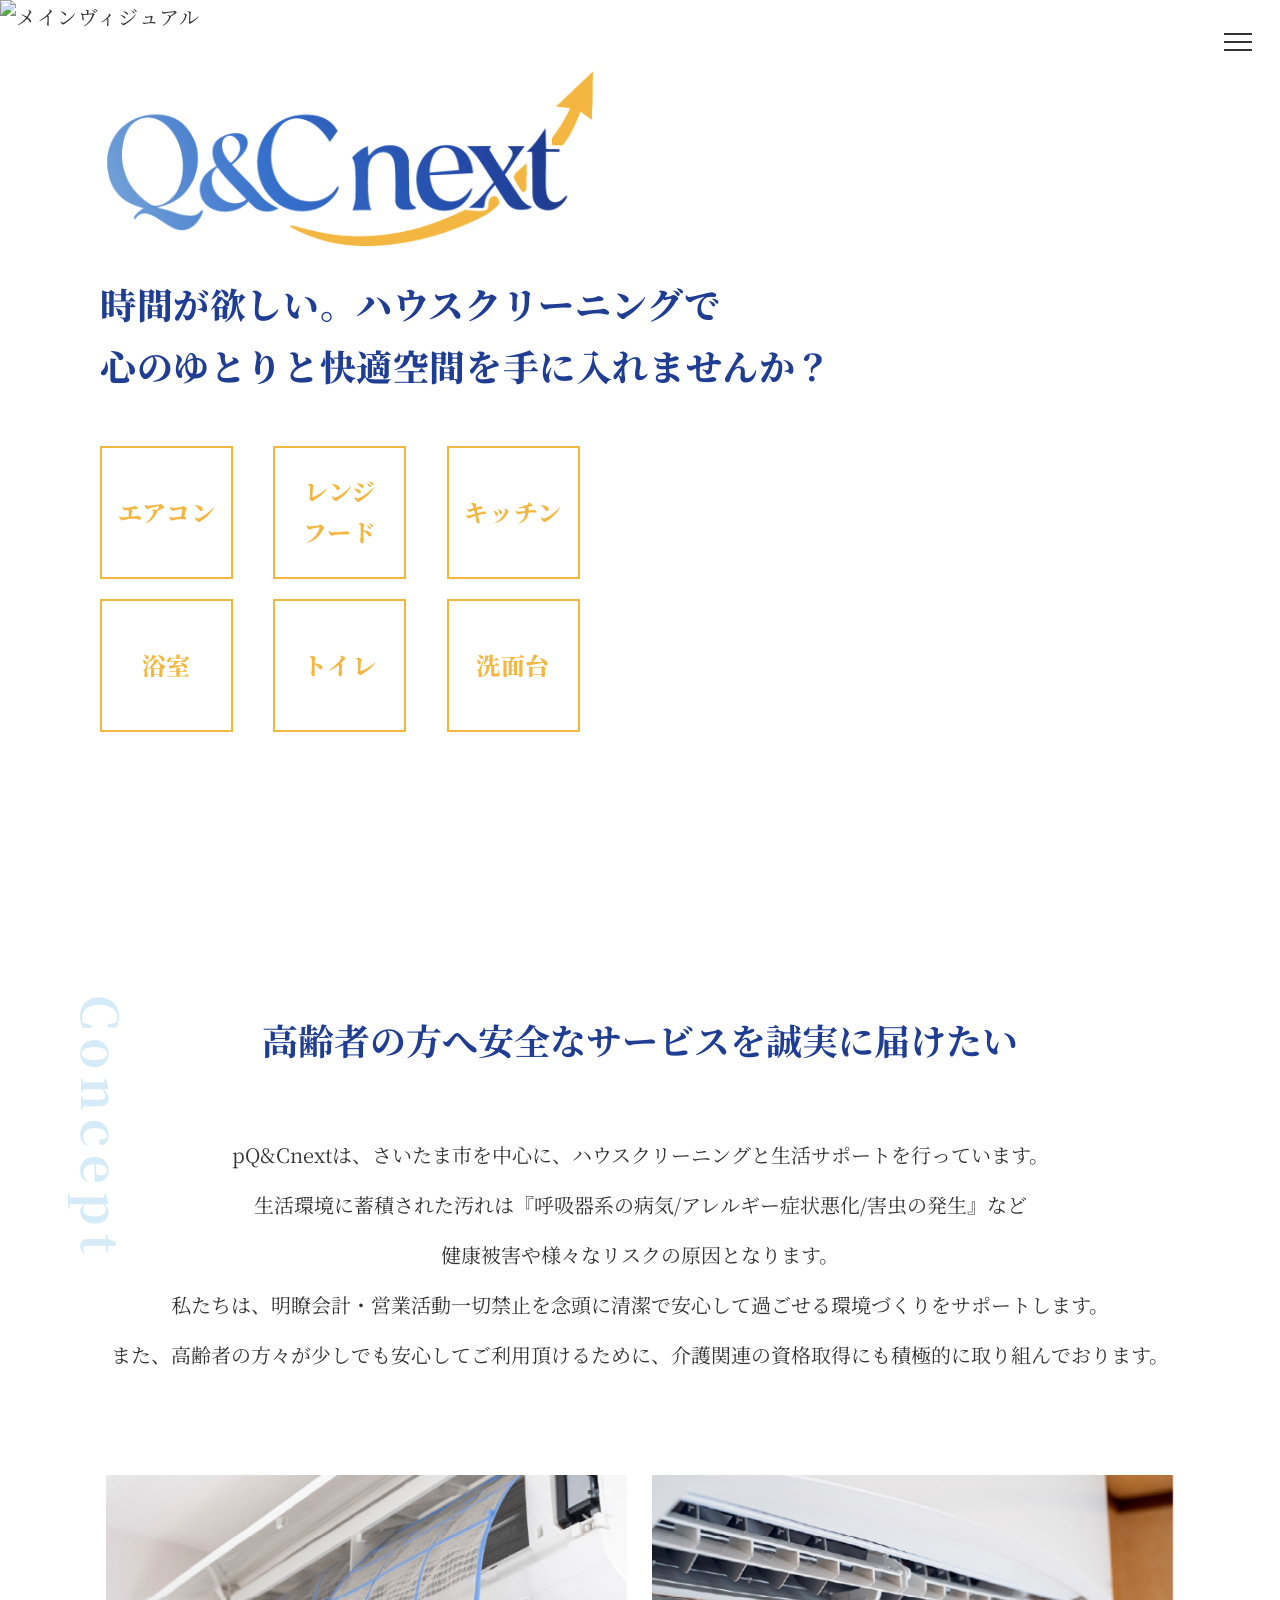
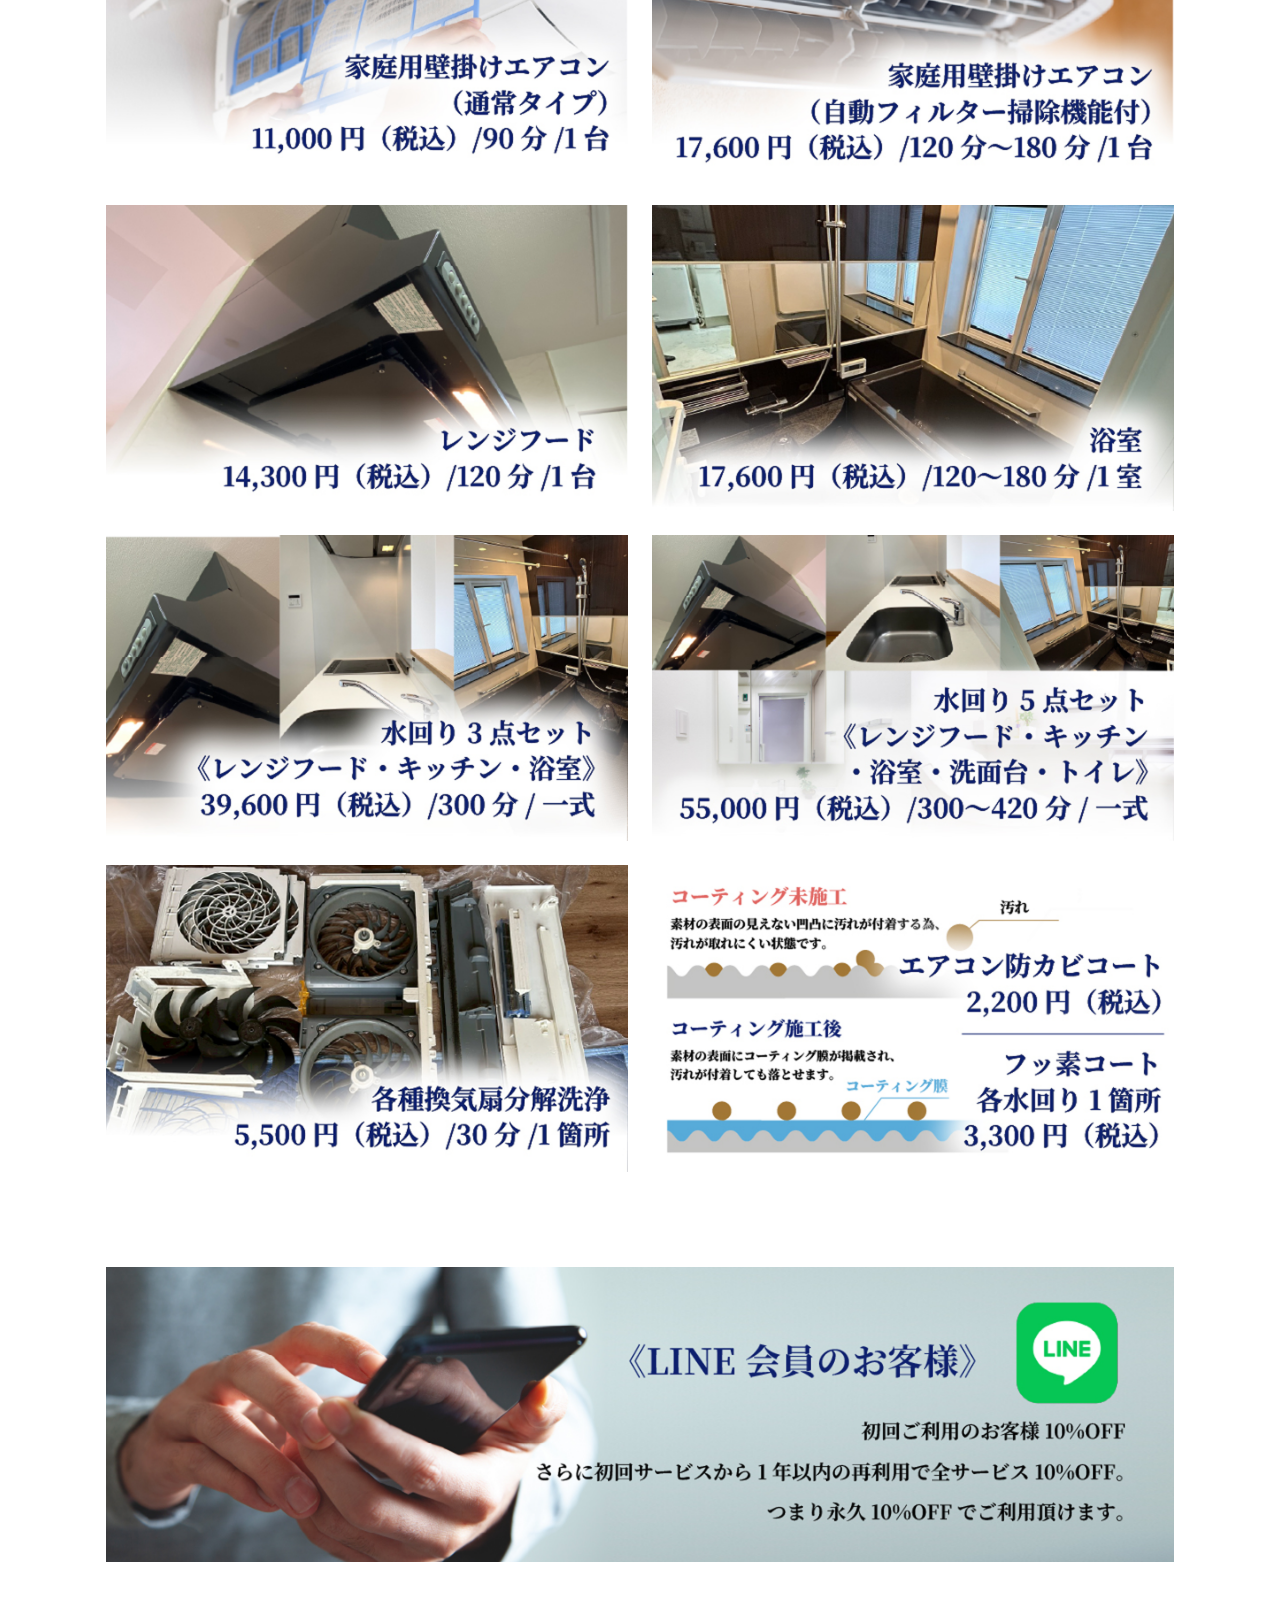
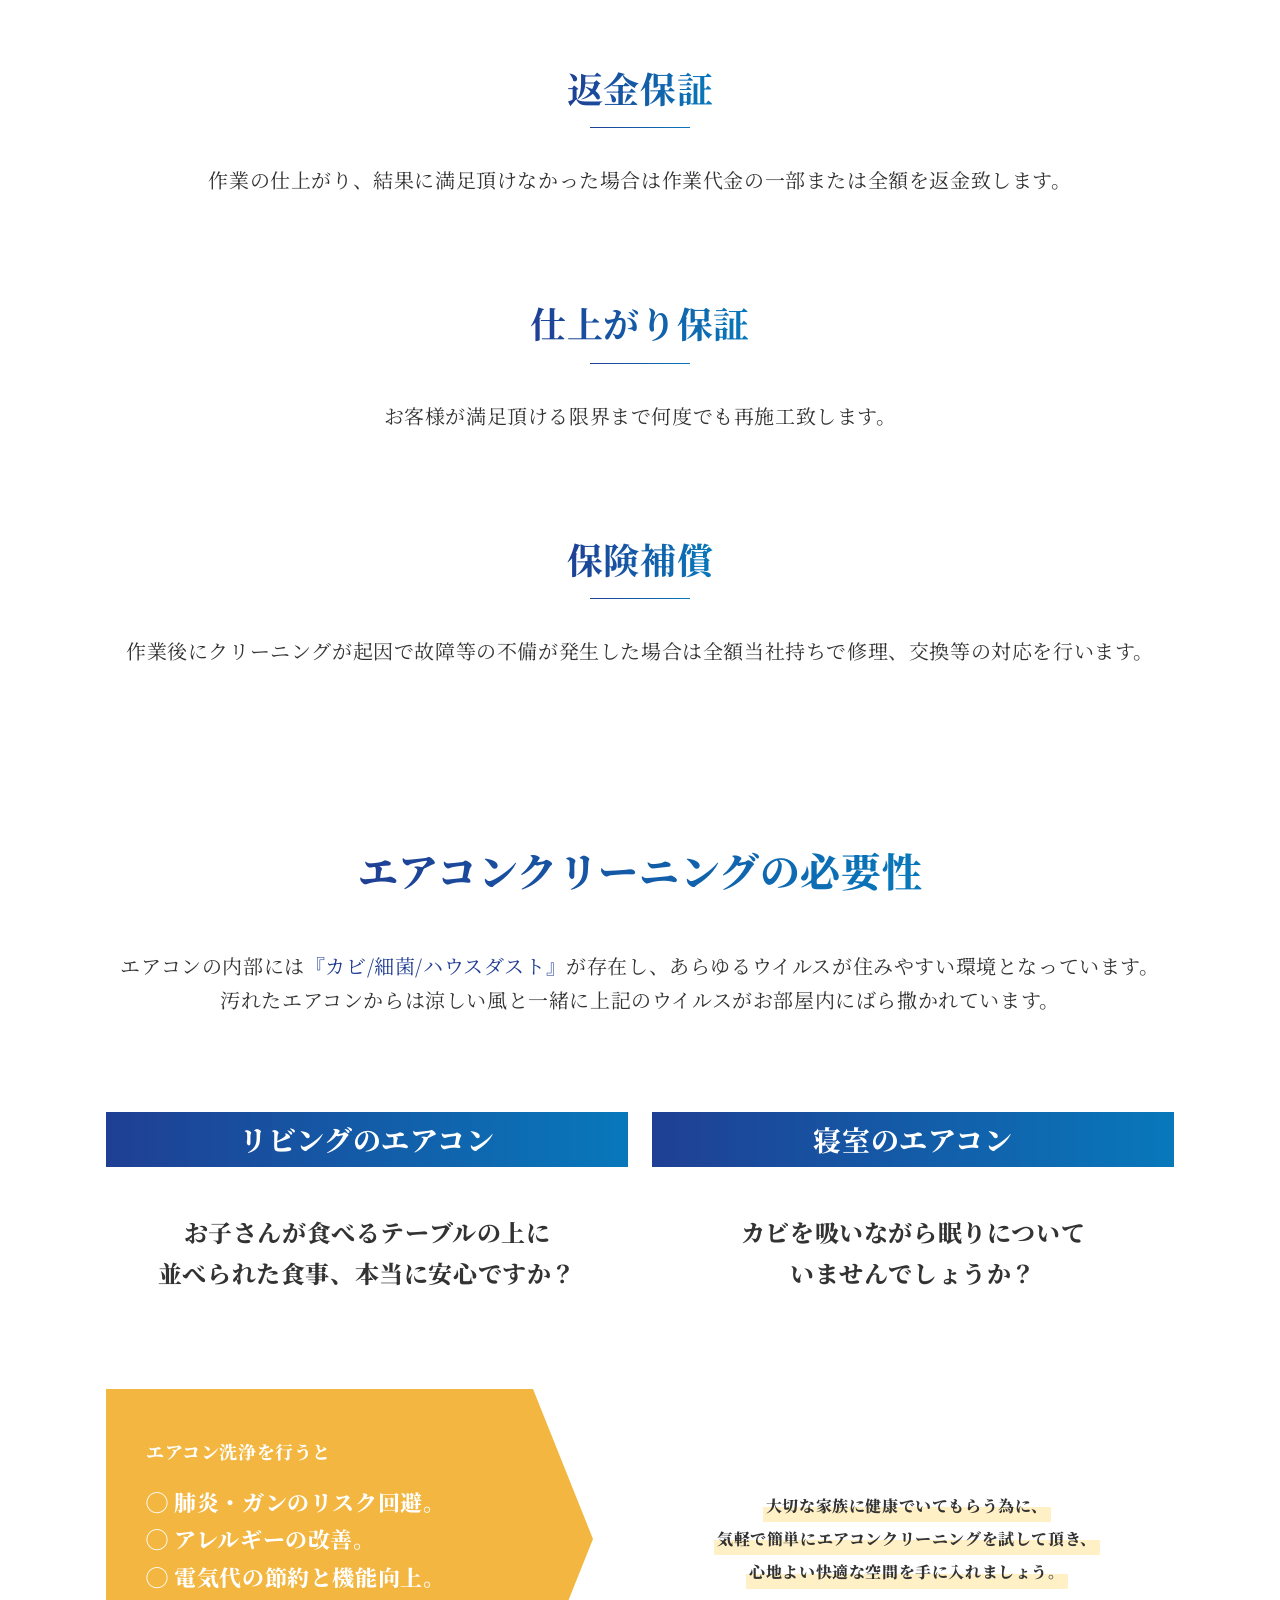
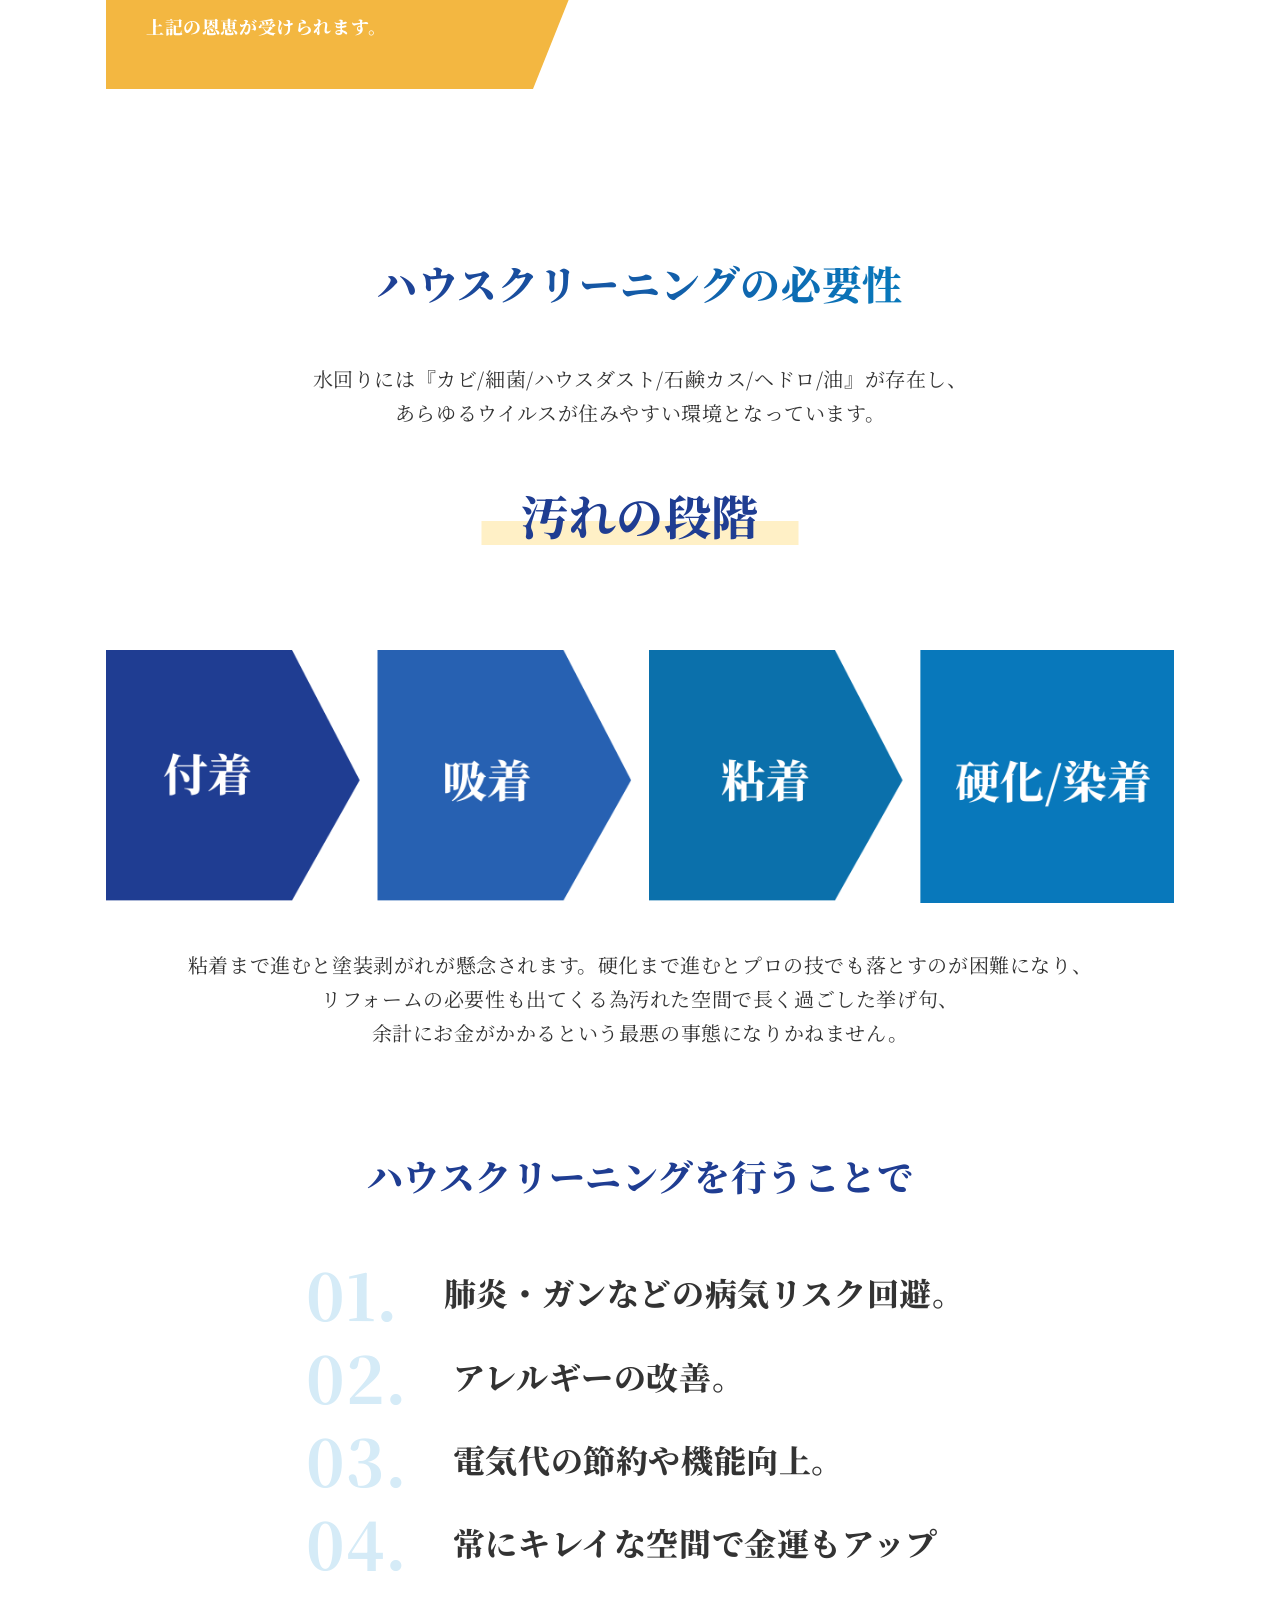
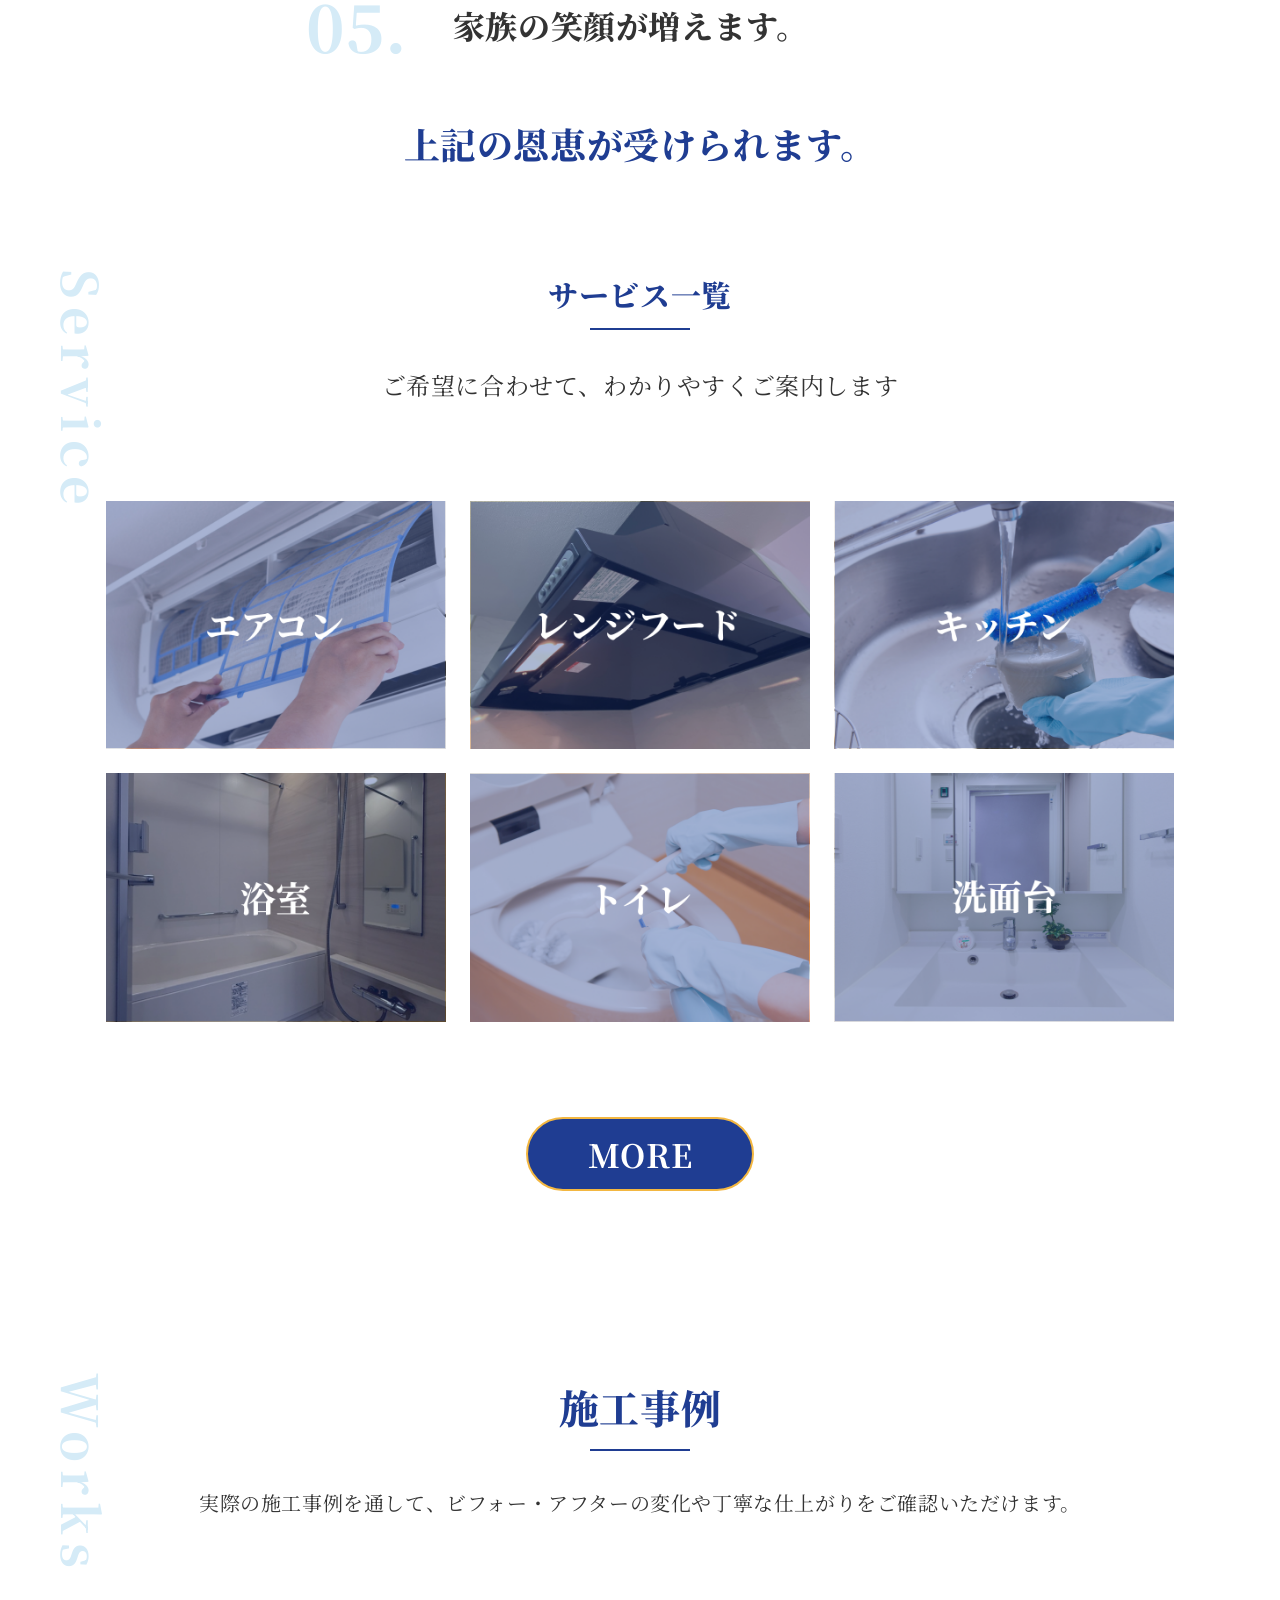
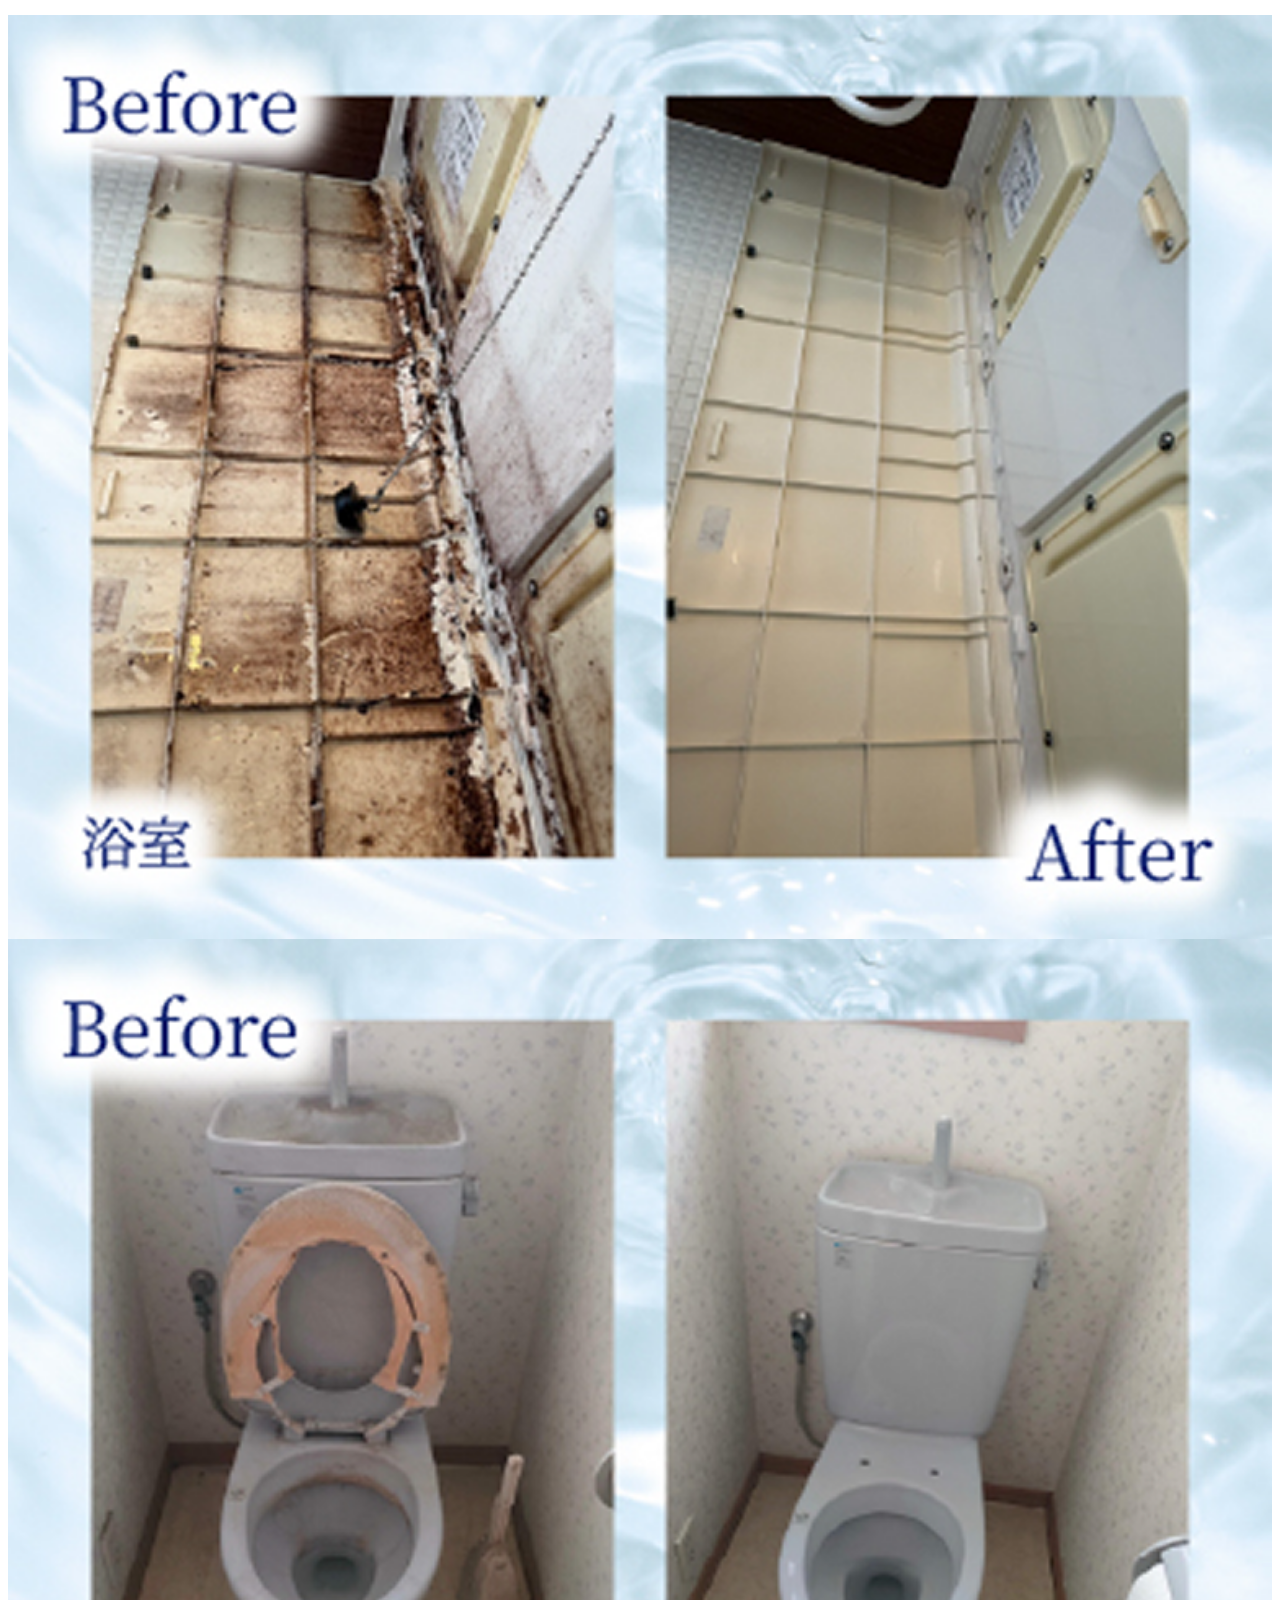
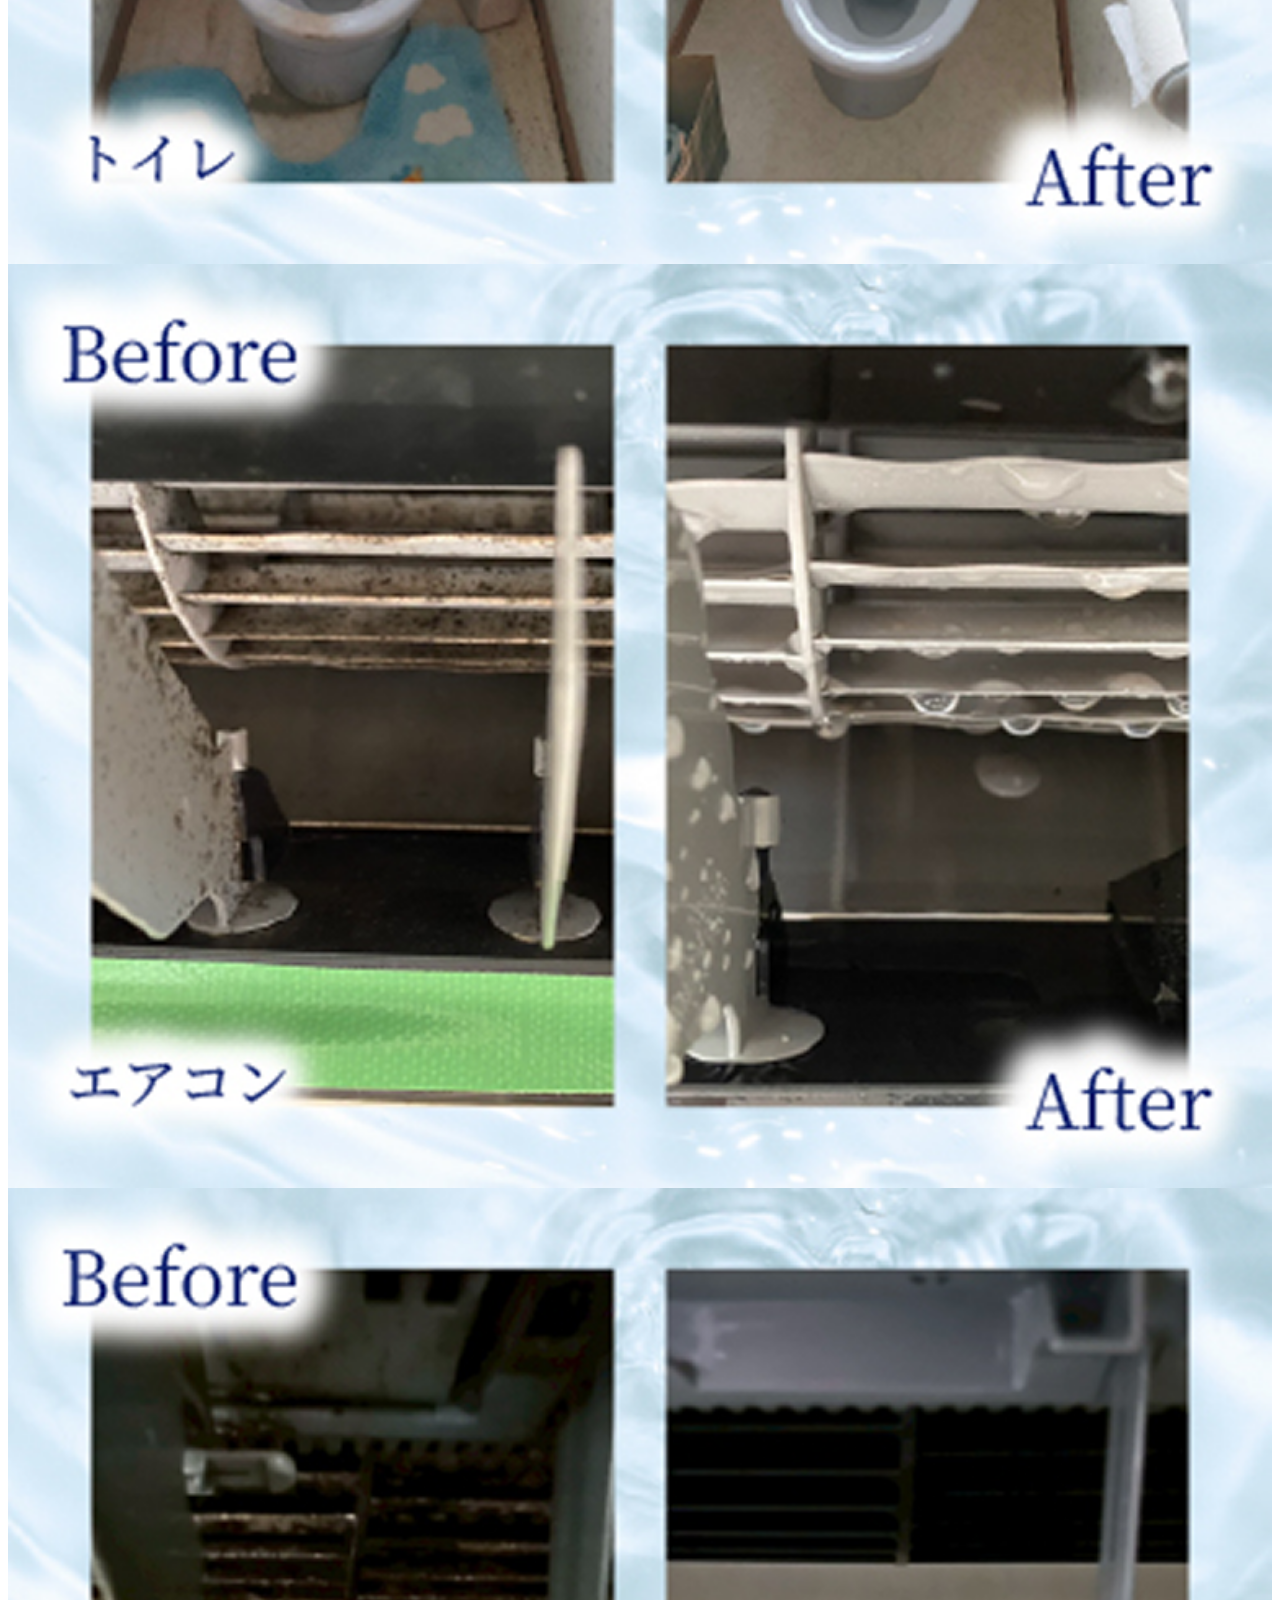
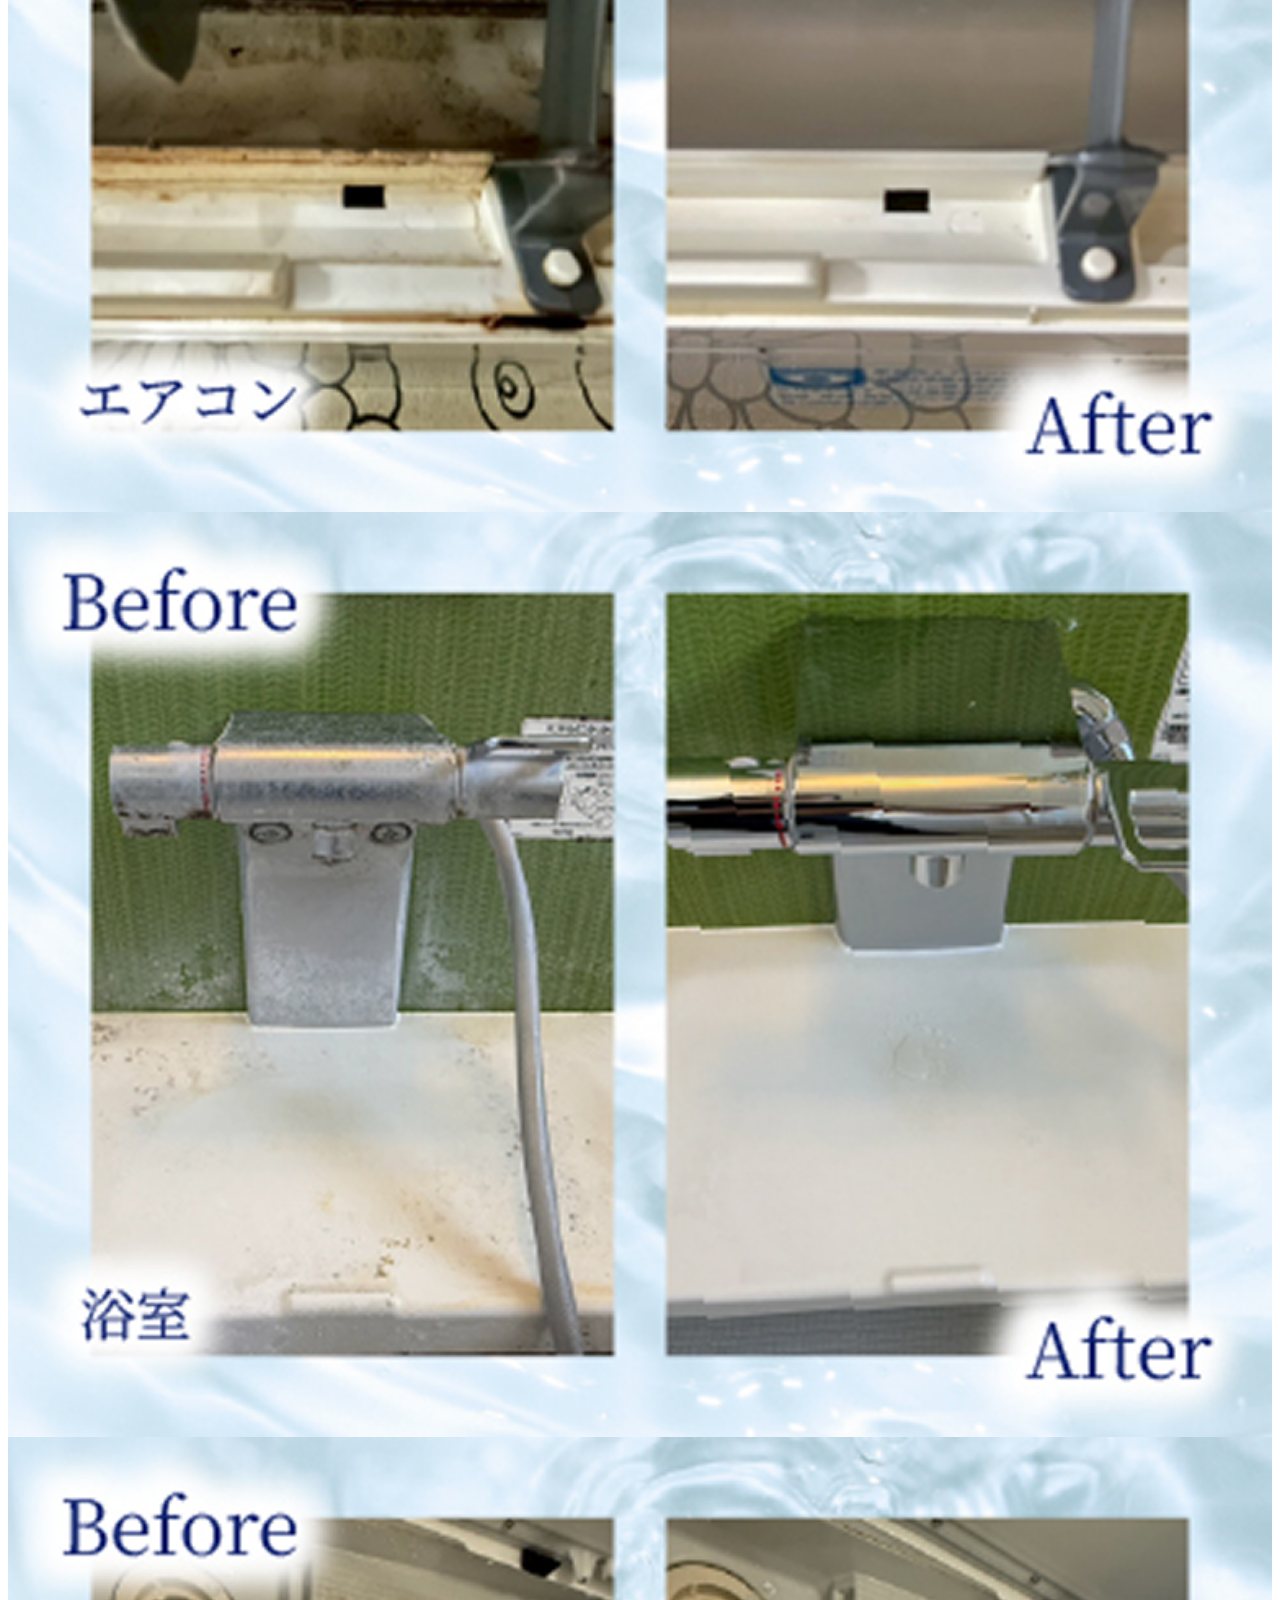
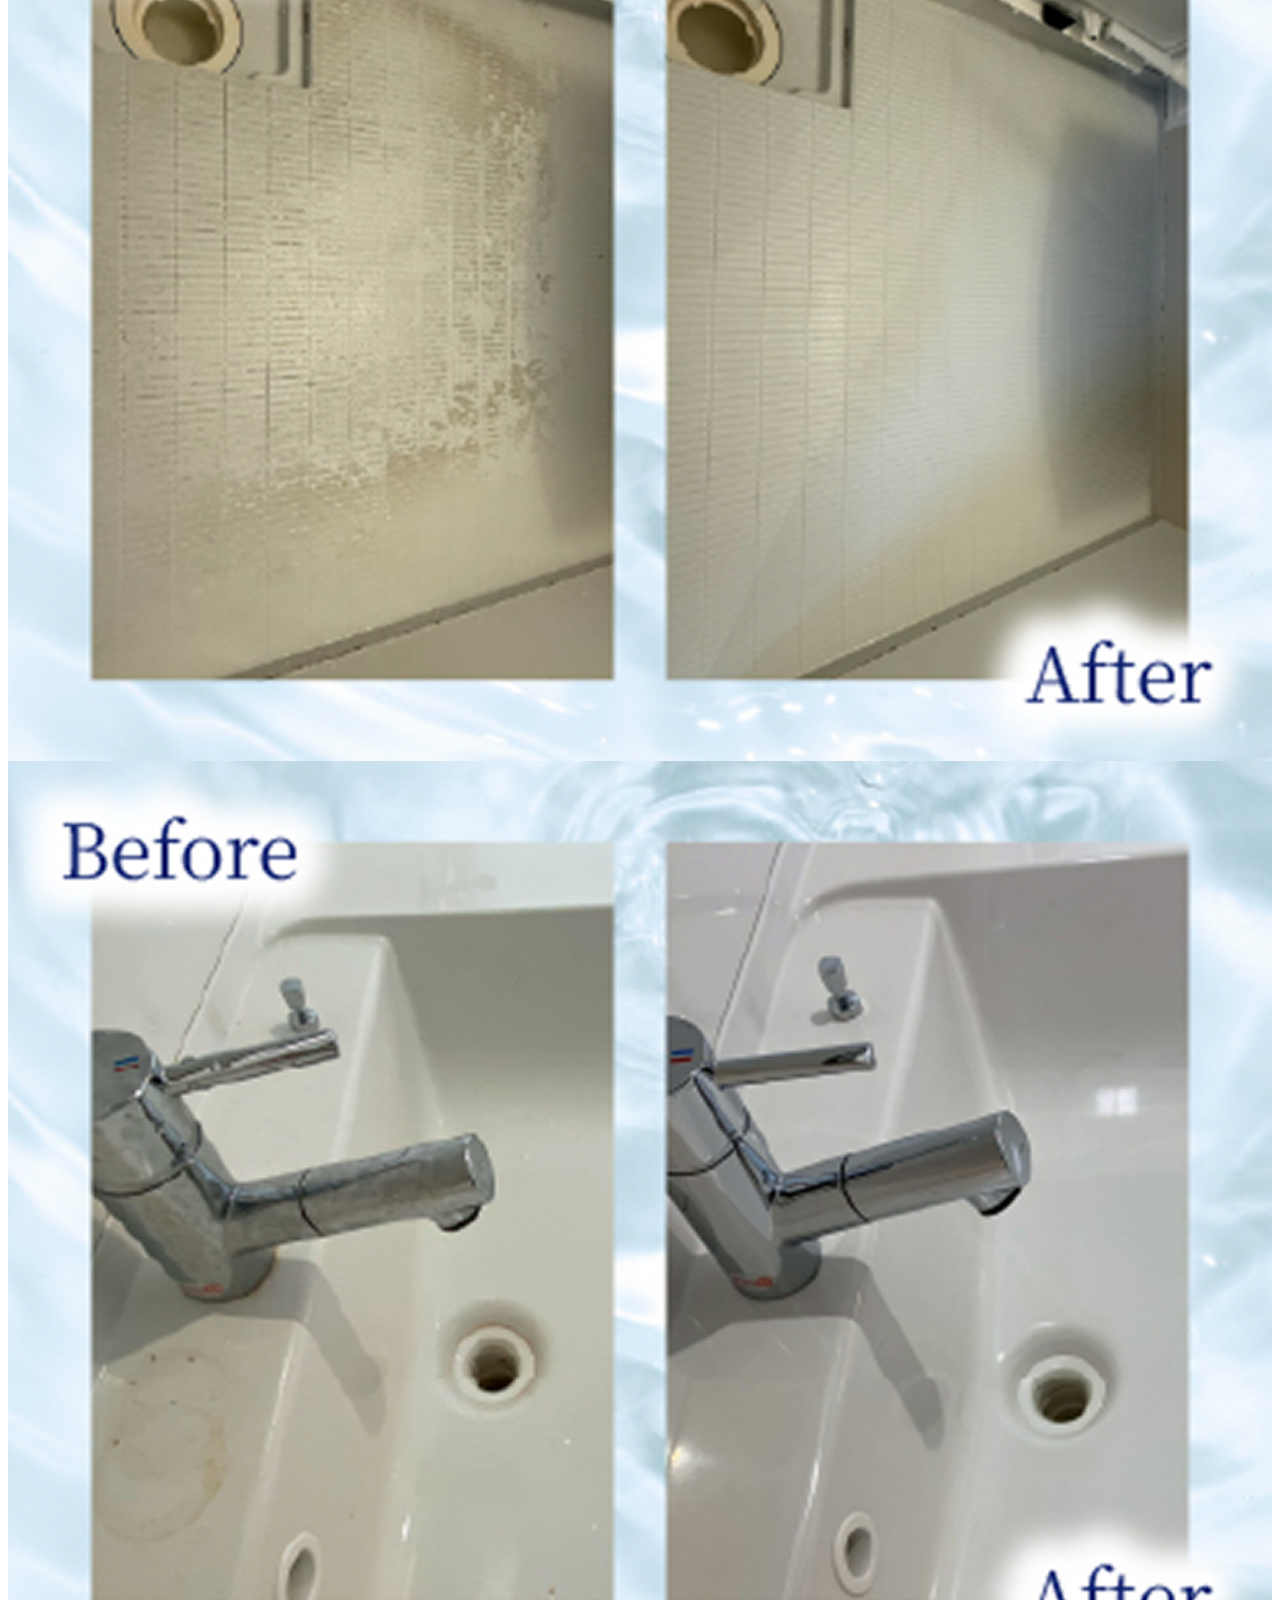
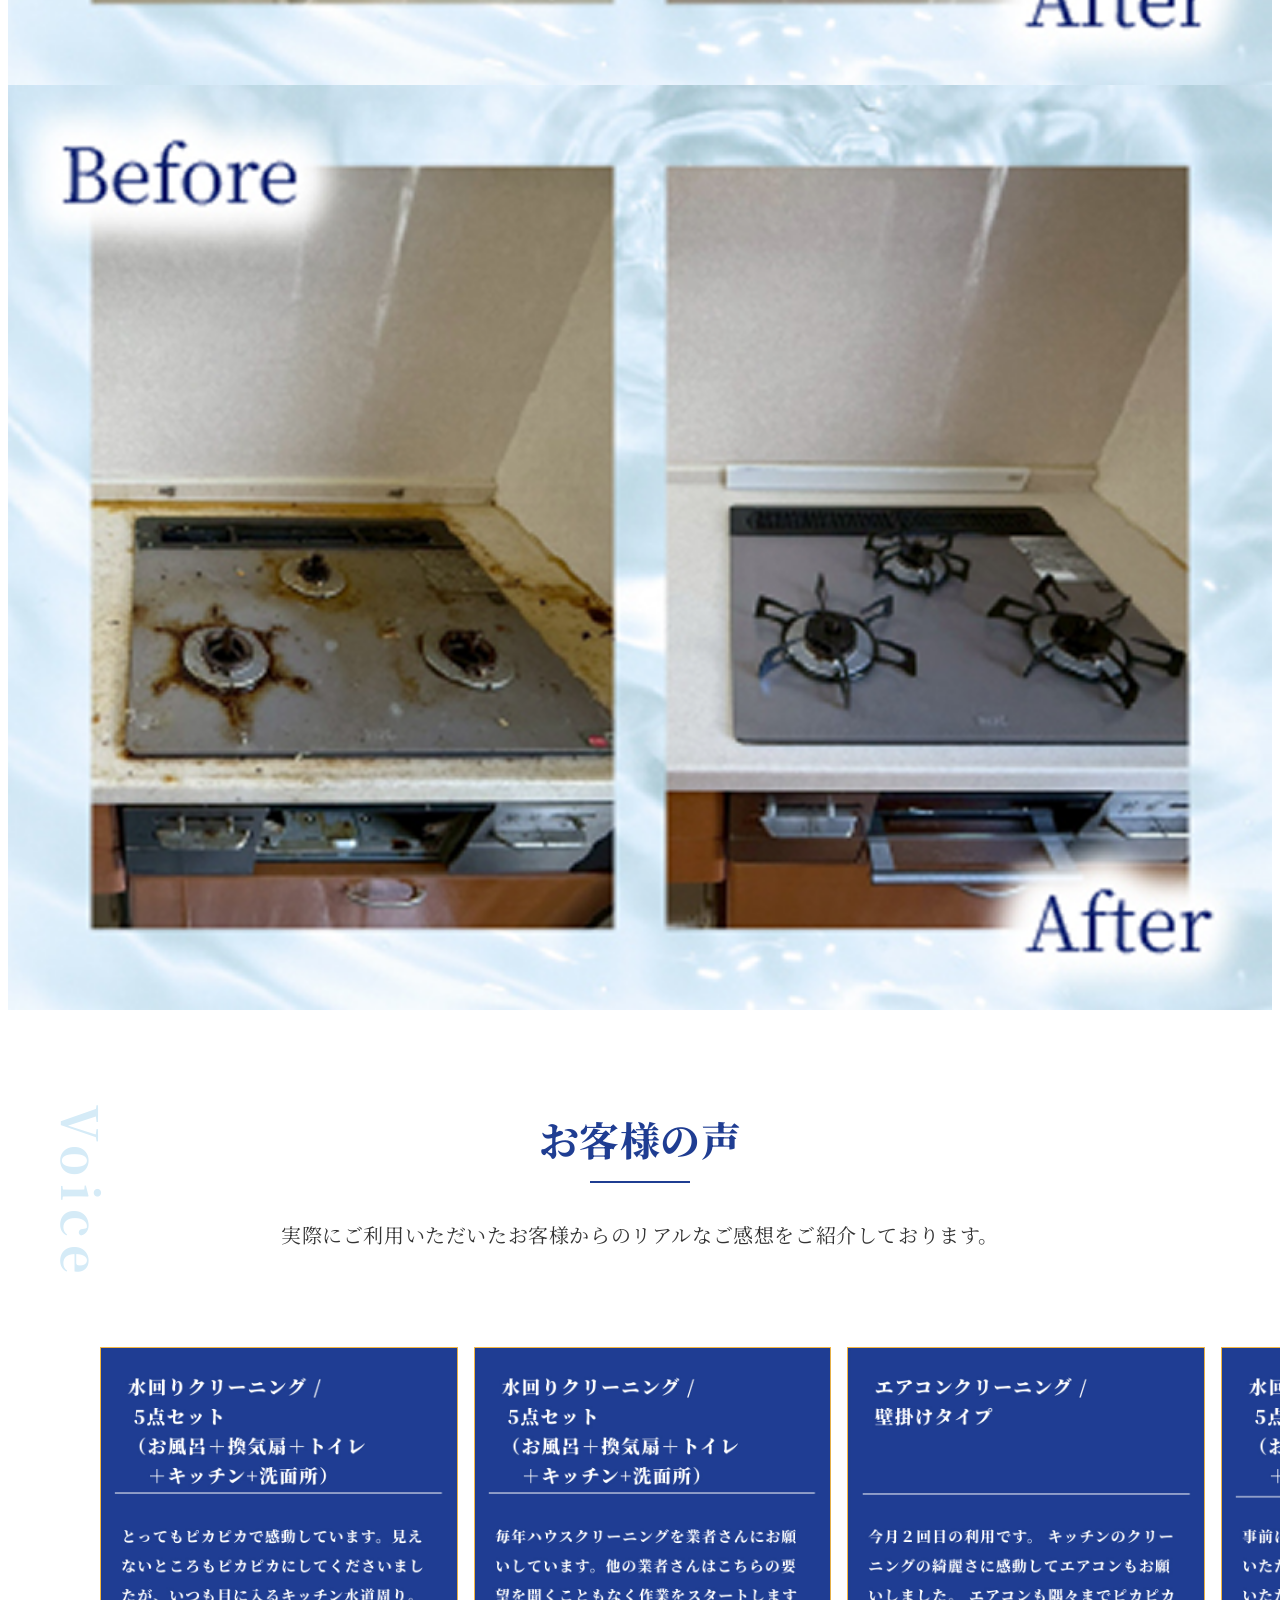
==== index.html @ b8c5d39e "初回アップ" ====
<!doctype html>
<html lang="ja">
  <head>
    <meta charset="UTF-8" />
    <meta name="viewport" content="width=device-width, initial-scale=1.0" />

    <title>
      Q&C next | さいたま市のハウスクリーニング・生活サポート（介護資格保有）
    </title>
    <meta
      name="description"
      content="さいたま市を中心にハウスクリーニングと生活サポートを提供。介護資格保有スタッフが、健康被害のリスクとなる汚れを徹底除去。明瞭会計・営業一切なしの誠実な対応で、高齢者の方も安心してご依頼いただけます。" />

    <!-- OGP -->
    <meta property="og:site_name" content="Q&C next" />
    <meta property="og:type" content="website" />
    <meta
      property="og:title"
      content="Q&C next | さいたま市の誠実なハウスクリーニング" />
    <meta
      property="og:description"
      content="明瞭会計・営業なし。介護資格を持つプロが、清潔で安心な住環境づくりをサポートします。" />
    <!-- todo (url) -->
    <meta property="og:url" content="https://" />
    <!-- todo (url) -->
    <meta property="og:image" content="https://" />
    <meta property="og:image:width" content="1200" />
    <meta property="og:image:height" content="630" />
    <meta property="og:locale" content="ja_JP" />

    <!-- X(Twitter)カード -->
    <meta name="twitter:card" content="summary_large_image" />
    <meta
      name="twitter:title"
      content="Q&C next | さいたま市の誠実なハウスクリーニング" />
    <meta
      name="twitter:description"
      content="明瞭会計・営業なし。介護資格を持つプロが、清潔で安心な住環境づくりをサポートします。" />
    <!-- todo (url) -->
    <meta name="twitter:image" content="https://" />

    <!-- Canonical URL -->
    <!-- todo (url) -->
    <link rel="canonical" href="https://" />

    <!-- Favicon & App Icon -->
    <!-- todo (url) -->
    <link rel="icon" type="image/png" sizes="32x32" href="https://" />
    <!-- todo (url) -->
    <link rel="apple-touch-icon" sizes="180x180" href="https://" />

    <!-- 構造化データ（Organization） -->
    <!-- todo (url) -->
    <script type="application/ld+json">
      {
        "@context": "https://schema.org",
        "@type": "Organization",
        "name": "Q&C next",
        "url": "https://Q&C.navigator-of-engineering.com/",
        "description": "さいたま市のハウスクリーニング・生活サポート（介護資格保有）",
        "address": {
          "@type": "PostalAddress",
          "addressRegion": "埼玉県",
          "addressLocality": "さいたま市中央区円阿弥7-12-13",
          "streetAddress": "7-12-13",
          "postalCode": "338-0007",
          "addressCountry": "JP"
        },
        "contactPoint": {
          "@type": "ContactPoint",
          "contactType": "customer support",
          "availableLanguage": ["Japanese"]
        }
      }
    </script>

    <!-- google fonts -->
    <link rel="preconnect" href="https://fonts.googleapis.com" />
    <link rel="preconnect" href="https://fonts.gstatic.com" crossorigin />
    <link
      href="https://fonts.googleapis.com/css2?family=Noto+Serif+JP:wght@200..900&display=swap"
      rel="stylesheet" />

    <!-- slick -->
    <link
      rel="stylesheet"
      type="text/css"
      href="https://cdn.jsdelivr.net/npm/slick-carousel@1.8.1/slick/slick.css" />
    <link
      rel="stylesheet"
      type="text/css"
      href="https://cdnjs.cloudflare.com/ajax/libs/slick-carousel/1.9.0/slick-theme.css" />

    <!-- css -->
    <link rel="stylesheet" href="css/style.css" />
  </head>

  <body>
    <header class="header">
      <button class="toggle" aria-label="メニュー">
        <span></span>
        <span></span>
        <span></span>
      </button>

      <nav class="nav">
        <ul class="nav__list">
          <li><a href="index.html">トップ</a></li>
          <li><a href="service.html">サービス</a></li>
          <li><a href="company.html">会社案内</a></li>
          <li><a href="#works">施工事例</a></li>
          <li><a href="#voice">お客様の声</a></li>
        </ul>
        <div class="btns">
          <a href="tel:000-0000-0000" class="btns__btn tel">電話予約</a>
          <a href="#" class="btns__btn line">LINE予約</a>
        </div>
      </nav>
    </header>

    <main id="top">
      <div class="fv">
        <img src="img/mv.png" alt="メインヴィジュアル" class="mainvisual" />
        <img
          src="img/mv_sp.png"
          alt="メインヴィジュアル"
          class="mainvisual-sp" />
        <div class="left">
          <h1 class="logo"><img src="img/logo_1.png" alt="ロゴ" /></h1>
          <p class="text">
            時間が欲しい。ハウスクリーニングで<br />心のゆとりと快適空間を手に入れませんか？
          </p>
          <ul class="list">
            <li class="item">エアコン</li>
            <li class="item">レンジ<br />フード</li>
            <li class="item">キッチン</li>
            <li class="item">浴室</li>
            <li class="item">トイレ</li>
            <li class="item">洗面台</li>
          </ul>
        </div>
      </div>

      <section class="concept">
        <span class="side-text">Concept</span>
        <div class="wrapper">
          <h2>高齢者の方へ安全なサービスを誠実に届けたい</h2>
          pQ&Cnextは、さいたま市を中心に、ハウスクリーニングと生活サポートを行っています。<br />
          生活環境に蓄積された汚れは『呼吸器系の病気/アレルギー症状悪化/害虫の発生』など<br />
          健康被害や様々なリスクの原因となります。<br />
          私たちは、明瞭会計・営業活動一切禁止を念頭に清潔で安心して過ごせる環境づくりをサポートします。<br />
          また、高齢者の方々が少しでも安心してご利用頂けるために、介護関連の資格取得にも積極的に取り組んでおります。
        </div>
      </section>

      <section class="menu">
        <div class="wrapper">
          <ul class="list">
            <li class="item">
              <img
                src="img/price-nav-1.png"
                alt="メニューバナー"
                class="banner" />
            </li>
            <li class="item">
              <img
                src="img/price-nav-2.png"
                alt="メニューバナー"
                class="banner" />
            </li>
            <li class="item">
              <img
                src="img/price-nav-3.png"
                alt="メニューバナー"
                class="banner" />
            </li>
            <li class="item">
              <img
                src="img/price-nav-4.png"
                alt="メニューバナー"
                class="banner" />
            </li>
            <li class="item">
              <img
                src="img/price-nav-5.png"
                alt="メニューバナー"
                class="banner" />
            </li>
            <li class="item">
              <img
                src="img/price-nav-6.png"
                alt="メニューバナー"
                class="banner" />
            </li>
            <li class="item">
              <img
                src="img/price-nav-7.png"
                alt="メニューバナー"
                class="banner" />
            </li>
            <li class="item">
              <img
                src="img/price-nav-8.png"
                alt="メニューバナー"
                class="banner" />
            </li>
          </ul>
          <img src="img/line_pc.png" alt="LINEバナー" class="line-banner-pc" />
          <img src="img/line_sp.png" alt="LINEバナー" class="line-banner-sp" />
        </div>
      </section>

      <section class="guarantee">
        <div class="guarantee_refund wrapper">
          <h2 class="box-title gradation-text">返金保証</h2>
          <p class="text">
            作業の仕上がり、結果に満足頂けなかった場合は作業代金の一部または全額を返金致します。
          </p>
        </div>

        <div class="guarantee_finish wrapper">
          <h2 class="box-title gradation-text">仕上がり保証</h2>
          <p class="text">お客様が満足頂ける限界まで何度でも再施工致します。</p>
        </div>

        <div class="compensation_insurance wrapper">
          <h2 class="box-title gradation-text">保険補償</h2>
          <p class="text">
            作業後にクリーニングが起因で故障等の不備が発生した場合は全額当社持ちで修理、交換等の対応を行います。
          </p>
        </div>
      </section>

      <section class="necessity">
        <div class="wrapper">

          <div class="aircon">
            <h2 class="section-title gradation-text">
              エアコンクリーニングの必要性
            </h2>
            <p class="lead">
              エアコンの内部には<span class="blue">『カビ/細菌/ハウスダスト』</span>が存在し、あらゆるウイルスが住みやすい環境となっています。<br />
              汚れたエアコンからは涼しい風と一緒に上記のウイルスがお部屋内にばら撒かれています。
            </p>
            <ul class="location-list">
              <li class="item">
                <h3 class="title">リビングのエアコン</h3>
                <p class="text">
                  お子さんが食べるテーブルの上に<br />並べられた食事、本当に安心ですか？
                </p>
              </li>
              <li class="item">
                <h3 class="title">寝室のエアコン</h3>
                <p class="text">
                  カビを吸いながら眠りについて<br />いませんでしょうか？
                </p>
              </li>
            </ul>
            <div class="flex">
              <div class="left">
                <p class="text">エアコン洗浄を行うと</p>
                <ul class="list">
                  <li class="item">◯ 肺炎・ガンのリスク回避。</li>
                  <li class="item">◯ アレルギーの改善。</li>
                  <li class="item">◯ 電気代の節約と機能向上。</li>
                </ul>
                <p class="text">上記の恩恵が受けられます。</p>
              </div>
              <div class="right">
                <p class="text">
                  <span class="border-yellow">大切な家族に健康でいてもらう為に、</span><br />
                  <span class="border-yellow">気軽で簡単にエアコンクリーニングを試して頂き、</span><br />
                  <span class="border-yellow">心地よい快適な空間を手に入れましょう。</span>
                </p>
              </div>
            </div>
          </div>

          <div class="house">
            <h2 class="section-title gradation-text">ハウスクリーニングの必要性</h2>

            <div class="stage">
              <p>水回りには『カビ/細菌/ハウスダスト/石鹸カス/ヘドロ/油』が存在し、<br>あらゆるウイルスが住みやすい環境となっています。</p>
              <p class="stage_title">汚れの段階</p>
              <img src="img/necessity.png" alt="stage画像" class="stage_img">
              <p class="text">粘着まで進むと塗装剥がれが懸念されます。硬化まで進むとプロの技でも落とすのが困難になり、<br>リフォームの必要性も出てくる為汚れた空間で長く過ごした挙げ句、<br>余計にお金がかかるという最悪の事態になりかねません。</p>
            </div>

            <div class="merit">
              <p class="merit_text">ハウスクリーニングを行うことで</p>
              <div class="container">
                <ul class="merit_list">
                  <li class="item"><span>01.</span>肺炎・ガンなどの病気リスク回避。</li>
                  <li class="item"><span>02.</span>アレルギーの改善。</li>
                  <li class="item"><span>03.</span>電気代の節約や機能向上。</li>
                  <li class="item"><span>04.</span>常にキレイな空間で金運もアップ</li>
                  <li class="item"><span>05.</span>家族の笑顔が増えます。</li>
                </ul>
                <p class="merit_text">上記の恩恵が受けられます。</p>
              </div>
            </div>

          </div>

        </div>
      </section>

      <section class="service">
        <span class="side-text">Service</span>
        <div class="wrapper">
          <h2 class="section-title-2 border">サービス一覧</h2>
          <p class="service__text">ご希望に合わせて、わかりやすくご案内します</p>
          <ul class="service__list">
            <li class="item"><img src="img/service_1.png" alt="サービス内容画像"></li>
            <li class="item"><img src="img/service_2.png" alt="サービス内容画像"></li>
            <li class="item"><img src="img/service_3.png" alt="サービス内容画像"></li>
            <li class="item"><img src="img/service_4.png" alt="サービス内容画像"></li>
            <li class="item"><img src="img/service_5.png" alt="サービス内容画像"></li>
            <li class="item"><img src="img/service_6.png" alt="サービス内容画像"></li>
          </ul>
          <a href="service.html" class="btn">MORE</a>
        </div>
      </section>
      
      <section id="works" class="works">
        <span class="side-text">Works</span>
        <div class="wrapper">
          <h2 class="section-title border">施工事例</h2>
          <p class="works_text">実際の施工事例を通して、ビフォー・アフターの変化や丁寧な仕上がりをご確認いただけます。</p>
        </div>
        <ul class="slide-items">
          <li class="slide-set"><img src="img/before_after_1.png" alt="ビフォーアフター"></li>
          <li class="slide-set"><img src="img/before_after_2.png" alt="ビフォーアフター"></li>
          <li class="slide-set"><img src="img/before_after_3.png" alt="ビフォーアフター"></li>
          <li class="slide-set"><img src="img/before_after_4.png" alt="ビフォーアフター"></li>
          <li class="slide-set"><img src="img/before_after_5.png" alt="ビフォーアフター"></li>
          <li class="slide-set"><img src="img/before_after_6.png" alt="ビフォーアフター"></li>
          <li class="slide-set"><img src="img/before_after_7.png" alt="ビフォーアフター"></li>
          <li class="slide-set"><img src="img/before_after_8.png" alt="ビフォーアフター"></li>
        </ul>
      </section>
      
      <section id="voice" class="voice">
        <span class="side-text">Voice</span>
        <div class="wrapper">
          <h2 class="section-title border">お客様の声</h2>
          <p class="voice_text">実際にご利用いただいたお客様からのリアルなご感想をご紹介しております。</p>
        </div>
        <div class="voice__scroll">
          <ul class="list">
            <div class="item"><img src="img/voice-1.jpg" alt="お客様の声"></div>
            <div class="item"><img src="img/voice-2.jpg" alt="お客様の声"></div>
            <div class="item"><img src="img/voice-3.jpg" alt="お客様の声"></div>
            <div class="item"><img src="img/voice-4.jpg" alt="お客様の声"></div>
            <div class="item"><img src="img/voice-5.jpg" alt="お客様の声"></div>
            <div class="item"><img src="img/voice-6.jpg" alt="お客様の声"></div>
          </ul>
        </div>
      </section>
      
      <section class="policy">
        <div class="wrapper">
          <div class="policy__considerations">
            <h2 class="box-title gradation-text">注意事項</h2>
            <p class="text-lg">電気/水道/ガスをお借り致します。</p>
            <p class="text-sm">
              ※10年以上経過している場合には部品の製造が終了しているなどの観点から修理を行えない場合がございます。<br>
              その際の補償上限はクリーニング代の返金となります。
            </p>
          </div>
          
          <div class="policy__policy">
            <h2 class="box-title gradation-text">キャンセルポリシー</h2>
            <ul class="list">
              <li class="item">当日キャンセル → 作業代金の100%</li>
              <li class="item">作業日2日前 → 作業代金の50%</li>
              <li class="item">作業日3日前 → 作業代金の30%</li>
            </ul>
          </div>  
        </div>
      </section>
      
      <section class="company">
        <span class="side-text">Company</span>
        <div class="wrapper">
          <h2 class="section-title border">会社情報</h2>
          <div class="flex">
            <div class="left">
              <img src="img/company.jpg" alt="代表写真">
              <p class="name"><span>代表</span>木村康太</p>
            </div>
            <div class="right">
              <dl class="list">
                <div class="item">
                  <dt class="label">会社名</dt>
                  <dt class="value">Q&C next</dt>
                </div>
                <div class="item">
                  <dt class="label">代表</dt>
                  <dt class="value">木村康太</dt>
                </div>
                <div class="item">
                  <dt class="label">所在地</dt>
                  <dt class="value">さいたま市中央区円阿弥7-12-13</dt>
                </div>
              </dl>
            </div>
          </div>
        </div>
      </section>
    </main>

    <footer class="footer">
      <div class="footer__top">
        <div class="flex">
          <div class="left">
            <img src="img/logo_1.png" alt="ロゴ">
          </div>
          <div class="right">
            <a href="tel:080-7700-0661" class="footer-btn tel">電話予約</a>
            <a href="#" class="footer-btn line">LINE予約</a>
          </div>
        </div>
      </div>
      <div class="footer__bottom">
        <p>@Q&C next. All Rights Reserved.</p>
      </div>
    </footer>

    <!-- js -->
    <script src="https://ajax.googleapis.com/ajax/libs/jquery/3.6.0/jquery.min.js"></script>
    <script
      type="text/javascript"
      src="https://cdn.jsdelivr.net/npm/slick-carousel@1.8.1/slick/slick.min.js"></script>
    <script src="js/main.js"></script>
  </body>
</html>
---- css/style.css ----
@charset "UTF-8";
/*
  Josh W. Comeau's Custom CSS Reset
  www.joshwcomeau.com
*/
/* 1. ボックスモデルの修正：余白や境界線が幅を壊さないようにする */
*, *::before, *::after {
  box-sizing: border-box;
}

/* 2. デフォルトの余白を削除 */
* {
  margin: 0;
}

/* 3. 本文の行間を整え、フォントのレンダリングを滑らかにする */
body {
  line-height: 1.5;
  -webkit-font-smoothing: antialiased;
}

/* 4. メディア要素（画像など）がはみ出さないようにし、ブロック要素化する */
img, picture, video, canvas, svg {
  max-width: 100%;
  display: block;
}

/* 5. フォーム要素が親のフォント設定を無視するのを防ぐ */
input, button, textarea, select {
  font: inherit;
}

/* 6. 長い単語が画面からはみ出して横スクロールが出るのを防ぐ */
p, h1, h2, h3, h4, h5, h6 {
  overflow-wrap: break-word;
}

/* 7. ルート（#rootや#__nextなど）にスタック文脈を作成する（Reactなどのフレームワーク用） */
#root, #__next {
  isolation: isolate;
}

ul,
ol {
  list-style: none;
  padding: 0;
  margin: 0;
}

a {
  text-decoration: none;
  color: inherit;
}

html {
  font-size: 62.5%;
  scroll-behavior: smooth;
}

body {
  font-size: 2rem;
  font-family: "Noto Serif JP", serif;
  font-weight: 400;
  line-height: 1.7;
  letter-spacing: 0.03em;
  overflow-x: hidden;
  color: #333333;
  background-color: #ffffff;
  /* Safari only: 対象のクラスやタグを細くする */
  -webkit-font-smoothing: antialiased;
}

a {
  display: inline-block;
  transition: 0.3s ease;
}
a:hover {
  opacity: 0.8;
}

img {
  width: 100%;
  vertical-align: bottom;
  -o-object-fit: cover;
     object-fit: cover;
}

.section-title {
  color: rgb(31, 61, 146);
  font-size: 4rem;
  font-weight: 800;
  margin-bottom: 45px;
}
@media (max-width: 900px) {
  .section-title {
    font-size: 3rem;
  }
}
@media (max-width: 430px) {
  .section-title {
    font-size: 2.8rem;
  }
}

.section-title-2 {
  color: rgb(31, 61, 146);
  font-size: 3rem;
  font-weight: 800;
  margin-bottom: 45px;
}

.gradation-text {
  background: linear-gradient(to right, rgb(31, 63, 148), rgb(8, 120, 187));
  -webkit-background-clip: text;
  background-clip: text;
  -webkit-text-fill-color: transparent;
  color: transparent;
  display: inline-block;
}

.box-title {
  font-size: 3.6rem;
  font-weight: 700;
  position: relative;
  margin-bottom: 45px;
}
.box-title::before {
  width: 100px;
  height: 1px;
  content: "";
  position: absolute;
  left: 50%;
  transform: translateX(-50%);
  bottom: -10px;
  background: linear-gradient(to right, rgb(31, 63, 148), rgb(8, 120, 187));
}

.border {
  position: relative;
}
.border::before {
  width: 100px;
  height: 2px;
  content: "";
  position: absolute;
  left: 50%;
  transform: translateX(-50%);
  bottom: -10px;
  background: rgb(31, 61, 146);
}

.border-yellow {
  display: inline-block;
  background: linear-gradient(transparent 55%, rgb(255, 240, 198) 55%);
  padding: 3px;
}
@media (max-width: 430px) {
  .border-yellow {
    border-bottom: 4px solid rgb(255, 240, 198);
    background: none;
  }
}

.wrapper {
  max-width: 1100px;
  text-align: center;
  padding-inline: 16px;
  margin-inline: auto;
  margin-bottom: 95px;
}

.container {
  max-width: 700px;
  padding-inline: 16px;
  margin-inline: auto;
}

.btn {
  font-size: 3.2rem;
  font-weight: 700;
  color: #ffffff;
  background: rgb(31, 61, 146);
  border-radius: 40px;
  border: 2px solid rgb(243, 183, 65);
  padding: 8px 60px;
}
@media (max-width: 430px) {
  .btn {
    font-size: 2.4rem;
  }
}

.side-text {
  font-size: 5rem;
  color: rgb(213, 235, 247);
  font-weight: bold;
  letter-spacing: 8px;
  writing-mode: vertical-rl;
  -webkit-user-select: none;
     -moz-user-select: none;
          user-select: none;
  position: absolute;
  top: 0;
  left: 40px;
  z-index: -10;
}
@media (max-width: 900px) {
  .side-text {
    left: 0;
  }
}
@media (max-width: 430px) {
  .side-text {
    font-size: 4rem;
  }
}

.no-scroll {
  overflow: hidden;
}

#works {
  position: relative;
  margin-bottom: 95px;
}
#works .slide-items {
  padding: 0;
  margin: 0;
}
#works .slide-items .slide-set {
  padding: 0 8px;
}
#works .slide-items .slide-set img {
  width: 100%;
  display: block;
}

.header {
  position: fixed;
  top: 0;
  right: 0;
  cursor: pointer;
  z-index: 100;
}
.header .toggle {
  width: 44px;
  height: 44px;
  position: fixed;
  top: 20px;
  right: 20px;
  background: none;
  border: none;
  cursor: pointer;
  display: flex;
  flex-direction: column;
  justify-content: center;
  gap: 6px;
  padding: 8px;
  z-index: 200;
}
.header .toggle span {
  display: block;
  width: 100%;
  height: 2px;
  background: #333333;
  transition: all 0.3s;
}
.header .nav {
  width: 50%;
  height: 100vh;
  position: fixed;
  top: 0;
  right: 0;
  background: rgb(31, 61, 146);
  transform: translateX(100%);
  transition: transform 0.4s ease;
  display: flex;
  flex-direction: column;
  justify-content: center;
  padding: 60px 40px;
  z-index: 150;
}
@media (max-width: 900px) {
  .header .nav {
    width: 100%;
  }
}
.header .nav__list {
  list-style: none;
  padding: 0;
  margin: 0 0 40px;
}
.header .nav__list li {
  padding: 16px 0;
}
.header .nav__list li a {
  color: #ffffff;
  font-size: 2rem;
}
.header .nav .btns {
  display: flex;
  flex-direction: column;
  gap: 12px;
}
.header .nav .btns__btn {
  width: 380px;
  font-size: 1.6rem;
  color: white;
  font-weight: bold;
  text-align: center;
  display: block;
  padding: 14px;
}
.header .nav .btns .tel {
  background: rgb(31, 61, 146);
  border: 1px solid rgb(243, 183, 65);
}
.header .nav .btns .line {
  background: rgb(6, 199, 85);
  border: 1px solid #ffffff;
}
.header.active .toggle span {
  background: #ffffff;
}
.header.active .toggle span:nth-child(1) {
  transform: translateY(8px) rotate(45deg);
}
.header.active .toggle span:nth-child(2) {
  opacity: 0;
}
.header.active .toggle span:nth-child(3) {
  transform: translateY(-8px) rotate(-45deg);
}
.header.active .nav {
  transform: translateX(0);
}

.footer {
  position: relative;
  background: url(../img/footer-bg.jpg);
  background-position: center;
  background-size: cover;
}
.footer::before {
  content: "";
  position: absolute;
  inset: 0;
  background: rgba(176, 206, 217, 0.58);
  z-index: 0;
}
.footer__top {
  position: relative;
  padding: 95px 15px;
  z-index: 1;
}
.footer__top .flex {
  display: flex;
  align-items: center;
}
@media (max-width: 900px) {
  .footer__top .flex {
    flex-direction: column;
  }
}
.footer__top .flex .left {
  width: 50%;
}
@media (max-width: 900px) {
  .footer__top .flex .left {
    width: 100%;
    margin-bottom: 45px;
  }
}
.footer__top .flex .left img {
  width: 460px;
  margin-inline: auto;
}
.footer__top .flex .right {
  width: 50%;
  text-align: center;
  display: flex;
  flex-direction: column;
  gap: 24px;
}
@media (max-width: 900px) {
  .footer__top .flex .right {
    width: 100%;
  }
}
.footer__top .flex .right .footer-btn {
  width: 380px;
  color: #ffffff;
  font-size: 2rem;
  padding: 8px 32px;
  margin-inline: auto;
}
@media (max-width: 430px) {
  .footer__top .flex .right .footer-btn {
    width: 280px;
  }
}
.footer__top .flex .right .tel {
  background: rgb(31, 61, 146);
  border: 1px solid rgb(243, 183, 65);
}
.footer__top .flex .right .line {
  background: rgb(6, 199, 85);
  border: 1px solid #ffffff;
}
.footer__bottom {
  position: relative;
  text-align: center;
  font-size: 1.6rem;
  padding: 24px 15px;
  z-index: 1;
}

#top .fv {
  width: 100%;
  height: 100vh;
  position: relative;
  margin-bottom: 95px;
}
@media (max-width: 430px) {
  #top .fv {
    margin-bottom: 45px;
  }
}
#top .fv .mainvisual {
  width: 100%;
  height: 100%;
  position: absolute;
  top: 0;
  left: 0;
  -o-object-position: center;
     object-position: center;
  z-index: -100;
}
@media (max-width: 900px) {
  #top .fv .mainvisual {
    display: none;
  }
}
#top .fv .mainvisual-sp {
  width: 100%;
  height: 100vh;
  position: absolute;
  top: 0;
  left: 0;
  z-index: -100;
  display: none;
}
@media (max-width: 900px) {
  #top .fv .mainvisual-sp {
    display: block;
  }
}
#top .fv .left {
  padding-top: 50px;
  padding-inline: 50px;
}
@media (max-width: 900px) {
  #top .fv .left {
    padding-inline: 20px;
  }
}
#top .fv .left .logo {
  width: 600px;
}
@media (max-width: 900px) {
  #top .fv .left .logo {
    width: 350px;
  }
}
@media (max-width: 430px) {
  #top .fv .left .logo {
    width: 100%;
    margin-bottom: 32px;
  }
}
#top .fv .left .text {
  color: rgb(31, 61, 146);
  font-size: 3.6rem;
  font-weight: 800;
  margin-left: 50px;
  margin-bottom: 50px;
}
@media (max-width: 900px) {
  #top .fv .left .text {
    font-size: 3.2rem;
    margin-left: 20px;
  }
}
@media (max-width: 430px) {
  #top .fv .left .text {
    font-size: 2.4rem;
  }
}
#top .fv .left .list {
  width: 500px;
  display: grid;
  grid-template-columns: repeat(3, 1fr);
  gap: 20px;
  margin-left: 50px;
}
@media (max-width: 900px) {
  #top .fv .left .list {
    width: 300px;
    margin-left: 20px;
  }
}
@media (max-width: 430px) {
  #top .fv .left .list {
    grid-template-columns: repeat(2, 1fr);
  }
}
@media (max-width: 430px) {
  #top .fv .left .list {
    width: 250px;
    margin-left: 0;
    margin-inline: auto;
  }
}
#top .fv .left .list .item {
  width: 133px;
  height: 133px;
  display: flex;
  justify-content: center;
  align-items: center;
  text-align: center;
  font-size: 2.4rem;
  color: rgb(243, 183, 65);
  font-weight: 800;
  background-color: rgba(255, 255, 255, 0.56);
  border: 2px solid rgb(243, 183, 65);
}
@media (max-width: 900px) {
  #top .fv .left .list .item {
    width: 120px;
    height: 120px;
  }
}
@media (max-width: 430px) {
  #top .fv .left .list .item {
    width: 100px;
    height: 100px;
    font-size: 1.6rem;
  }
}
#top .concept {
  line-height: 2.5;
  letter-spacing: 0em;
  position: relative;
}
@media (max-width: 430px) {
  #top .concept {
    line-height: 2;
  }
}
#top .concept h2 {
  font-size: 3.6rem;
  color: rgb(31, 61, 146);
  margin-bottom: 45px;
}
@media (max-width: 430px) {
  #top .concept h2 {
    font-size: 3.2rem;
  }
}
#top .menu .wrapper .list {
  display: grid;
  grid-template-columns: repeat(2, 1fr);
  gap: 24px;
  margin-bottom: 95px;
}
#top .menu .wrapper .line-banner-pc {
  margin-bottom: 95px;
}
@media (max-width: 900px) {
  #top .menu .wrapper .line-banner-pc {
    display: none;
  }
}
#top .menu .wrapper .line-banner-sp {
  display: none;
  margin-bottom: 95px;
}
@media (max-width: 900px) {
  #top .menu .wrapper .line-banner-sp {
    display: block;
  }
}
#top .guarantee {
  text-align: center;
  margin-bottom: 168px;
}
#top .guarantee_refund {
  margin-bottom: 95px;
}
#top .guarantee_finish {
  margin-bottom: 95px;
}
#top .necessity .wrapper .aircon {
  margin-bottom: 160px;
}
#top .necessity .wrapper .aircon .lead {
  margin-bottom: 95px;
}
#top .necessity .wrapper .aircon .lead .blue {
  color: rgb(31, 61, 146);
}
#top .necessity .wrapper .aircon .location-list {
  display: flex;
  justify-content: space-between;
  gap: 24px;
  margin-bottom: 95px;
}
@media (max-width: 900px) {
  #top .necessity .wrapper .aircon .location-list {
    flex-direction: column;
    gap: 45px;
  }
}
#top .necessity .wrapper .aircon .location-list .item {
  width: 50%;
}
@media (max-width: 900px) {
  #top .necessity .wrapper .aircon .location-list .item {
    width: 100%;
  }
}
#top .necessity .wrapper .aircon .location-list .item .title {
  background: linear-gradient(to right, rgb(31, 63, 148), rgb(8, 120, 187));
  color: #ffffff;
  font-size: 2.8rem;
  font-weight: 800;
  padding: 4px;
  margin-bottom: 45px;
}
#top .necessity .wrapper .aircon .location-list .item .text {
  font-size: 2.4rem;
  font-weight: 800;
}
#top .necessity .wrapper .aircon .flex {
  display: flex;
  justify-content: space-between;
  gap: 32px;
  align-items: center;
}
@media (max-width: 900px) {
  #top .necessity .wrapper .aircon .flex {
    flex-direction: column;
  }
}
#top .necessity .wrapper .aircon .flex .left {
  width: 40%;
  height: 300px;
  color: #ffffff;
  text-align: left;
  font-weight: 800;
  background-color: rgb(243, 183, 65);
  display: flex;
  flex-direction: column;
  justify-content: center;
  padding: 0px 40px;
  position: relative;
}
@media (max-width: 900px) {
  #top .necessity .wrapper .aircon .flex .left {
    width: 420px;
    margin-bottom: 100px;
  }
}
@media (max-width: 430px) {
  #top .necessity .wrapper .aircon .flex .left {
    width: 280px;
    height: 300px;
    padding: 0px 10px;
  }
}
#top .necessity .wrapper .aircon .flex .left::before {
  width: 80px;
  height: 100%;
  content: "";
  position: absolute;
  top: 0;
  right: -80px;
  border-left: 60px solid rgb(243, 183, 65);
  border-top: 150px solid transparent;
  border-bottom: 150px solid transparent;
}
@media (max-width: 900px) {
  #top .necessity .wrapper .aircon .flex .left::before {
    width: 420px;
    height: 80px;
    content: "";
    position: absolute;
    top: 100%;
    left: 0;
    border-top: 80px solid rgb(243, 183, 65);
    border-left: 210px solid transparent;
    border-right: 210px solid transparent;
  }
}
@media (max-width: 900px) and (max-width: 430px) {
  #top .necessity .wrapper .aircon .flex .left::before {
    width: 280px;
    border-left: 140px solid transparent;
    border-right: 140px solid transparent;
  }
}
#top .necessity .wrapper .aircon .flex .left .text {
  font-size: 1.8rem;
}
#top .necessity .wrapper .aircon .flex .left .text:nth-child(1) {
  margin-bottom: 16px;
}
#top .necessity .wrapper .aircon .flex .left .text:last-child {
  margin-top: 16px;
}
#top .necessity .wrapper .aircon .flex .left .list {
  font-size: 2.2rem;
}
@media (max-width: 430px) {
  #top .necessity .wrapper .aircon .flex .left .list {
    font-size: 1.6rem;
  }
}
#top .necessity .wrapper .aircon .flex .right {
  width: 50%;
  font-size: 1.6rem;
  font-weight: 800;
}
@media (max-width: 900px) {
  #top .necessity .wrapper .aircon .flex .right {
    width: 100%;
  }
}
#top .necessity .wrapper .house .stage {
  margin-bottom: 95px;
}
#top .necessity .wrapper .house .stage_title {
  font-size: 4.7rem;
  font-weight: 800;
  color: rgb(31, 61, 146);
  margin-top: 45px;
  margin-bottom: 95px;
  position: relative;
}
@media (max-width: 900px) {
  #top .necessity .wrapper .house .stage_title {
    font-size: 4rem;
  }
}
@media (max-width: 430px) {
  #top .necessity .wrapper .house .stage_title {
    font-size: 3.6rem;
  }
}
#top .necessity .wrapper .house .stage_title::before {
  width: 317px;
  height: 24px;
  content: "";
  position: absolute;
  left: 50%;
  transform: translateX(-50%);
  bottom: 10px;
  background: rgb(255, 240, 198);
  z-index: -10;
}
@media (max-width: 900px) {
  #top .necessity .wrapper .house .stage_title::before {
    width: 250px;
  }
}
@media (max-width: 430px) {
  #top .necessity .wrapper .house .stage_title::before {
    width: 200px;
  }
}
#top .necessity .wrapper .house .stage_img {
  margin-bottom: 45px;
}
#top .necessity .wrapper .house .merit {
  margin-bottom: 95px;
}
#top .necessity .wrapper .house .merit_text {
  font-size: 3.6rem;
  font-weight: 800;
  color: rgb(31, 61, 146);
  margin-bottom: 45px;
}
@media (max-width: 430px) {
  #top .necessity .wrapper .house .merit_text {
    font-size: 3.2rem;
  }
}
#top .necessity .wrapper .house .merit_list {
  margin-inline: auto;
  margin-bottom: 45px;
}
#top .necessity .wrapper .house .merit_list .item {
  font-size: 3.2rem;
  font-weight: 800;
  line-height: 1.3;
  display: flex;
  align-items: center;
}
@media (max-width: 900px) {
  #top .necessity .wrapper .house .merit_list .item {
    font-size: 2.4rem;
    text-align: left;
    margin-bottom: 16px;
  }
}
@media (max-width: 430px) {
  #top .necessity .wrapper .house .merit_list .item {
    font-size: 2.2rem;
  }
}
#top .necessity .wrapper .house .merit_list .item span {
  font-size: 6.4rem;
  color: rgb(213, 235, 247);
  font-weight: 800;
  margin-right: 45px;
}
@media (max-width: 900px) {
  #top .necessity .wrapper .house .merit_list .item span {
    font-size: 5rem;
  }
}
@media (max-width: 430px) {
  #top .necessity .wrapper .house .merit_list .item span {
    font-size: 3.6rem;
    margin-right: 16px;
  }
}
#top .service {
  position: relative;
  margin-bottom: 182px;
}
#top .service__text {
  font-size: 2.4rem;
  margin-bottom: 95px;
}
#top .service__list {
  display: grid;
  grid-template-columns: repeat(3, 1fr);
  gap: 24px;
  margin-bottom: 95px;
}
@media (max-width: 900px) {
  #top .service__list {
    grid-template-columns: repeat(2, 1fr);
  }
}
#top .voice {
  position: relative;
  margin-bottom: 95px;
}
#top .voice__scroll {
  overflow-x: auto;
  -webkit-overflow-scrolling: touch;
  scrollbar-width: none;
  padding: 0 100px;
}
@media (max-width: 430px) {
  #top .voice__scroll {
    padding: 0 50px;
  }
}
#top .voice__scroll::-webkit-scrollbar {
  display: none;
}
#top .voice__scroll .list {
  width: -moz-max-content;
  width: max-content;
  display: flex;
  gap: 16px;
}
#top .voice__scroll .list .item {
  width: calc((100vw - 100px) / 3.3);
  flex-shrink: 0;
}
@media (max-width: 900px) {
  #top .voice__scroll .list .item {
    width: calc((100vw - 100px) / 2.5);
  }
}
@media (max-width: 430px) {
  #top .voice__scroll .list .item {
    width: calc((100vw - 100px) / 1.5);
  }
}
#top .policy__considerations {
  margin-bottom: 95px;
}
#top .policy__considerations .text-lg {
  font-size: 2rem;
  margin-bottom: 16px;
}
#top .policy__considerations .text-sm {
  font-size: 1.6rem;
}
#top .policy__policy {
  margin-bottom: 95px;
}
#top .policy__policy .list {
  font-size: 2.4rem;
}
@media (max-width: 430px) {
  #top .policy__policy .list {
    font-size: 2.2rem;
  }
}
#top .company {
  position: relative;
  background-image: url(../img/company-bg.jpg);
  background-size: cover;
  background-position: center;
  padding-top: 95px;
  padding-bottom: 45px;
}
#top .company::before {
  content: "";
  position: absolute;
  inset: 0;
  background: rgba(176, 206, 217, 0.58);
  z-index: 0;
}
#top .company .side-text {
  color: #ffffff;
  margin-top: 95px;
}
#top .company .wrapper {
  position: relative;
  z-index: 1;
  margin-bottom: 0;
}
#top .company .wrapper .section-title {
  margin-bottom: 95px;
}
#top .company .wrapper .flex {
  display: flex;
  align-items: center;
  gap: 24px;
}
@media (max-width: 900px) {
  #top .company .wrapper .flex {
    flex-direction: column;
  }
}
#top .company .wrapper .flex .left {
  width: 40%;
}
@media (max-width: 900px) {
  #top .company .wrapper .flex .left {
    width: 70%;
    margin-bottom: 95px;
  }
}
@media (max-width: 430px) {
  #top .company .wrapper .flex .left {
    width: 100%;
    margin-bottom: 45px;
  }
}
#top .company .wrapper .flex .left .name {
  font-size: 3.2rem;
  color: rgb(31, 61, 146);
  text-align: left;
  font-weight: 800;
  margin-top: 24px;
}
#top .company .wrapper .flex .left .name span {
  font-size: 2.4rem;
  margin-right: 16px;
}
#top .company .wrapper .flex .right {
  width: 60%;
}
@media (max-width: 900px) {
  #top .company .wrapper .flex .right {
    width: 100%;
  }
}
#top .company .wrapper .flex .right .list {
  text-align: left;
  font-size: 2.4rem;
  color: #ffffff;
  font-weight: 800;
}
#top .company .wrapper .flex .right .list .item {
  display: flex;
  border-bottom: 2px solid #ffffff;
  margin-bottom: 62px;
}
#top .company .wrapper .flex .right .list .item .label {
  width: 30%;
}
#top .company .wrapper .flex .right .list .item .value {
  width: 70%;
}

.service-page .mainvisual {
  background-image: url(../img/company-page-bg.jpg);
  background-position: center;
  background-size: cover;
  padding: 24px 95px;
  margin-bottom: 95px;
}
@media (max-width: 900px) {
  .service-page .mainvisual {
    padding: 24px 32px;
  }
}
@media (max-width: 430px) {
  .service-page .mainvisual {
    padding: 24px 16px;
  }
}
.service-page .mainvisual .wrapper {
  text-align: left;
}
@media (max-width: 430px) {
  .service-page .mainvisual .wrapper {
    margin-bottom: 45px;
  }
}
.service-page .mainvisual .wrapper img {
  width: 200px;
  margin-top: 40px;
  margin-bottom: 95px;
}
.service-page .mainvisual .wrapper .page-title {
  color: rgb(31, 61, 146);
  font-size: 5rem;
  margin-left: 24px;
  margin-bottom: 95px;
}
@media (max-width: 900px) {
  .service-page .mainvisual .wrapper .page-title {
    font-size: 4rem;
  }
}
.service-page .mainvisual .wrapper .page-title span {
  display: block;
  font-size: 3rem;
}
@media (max-width: 900px) {
  .service-page .mainvisual .wrapper .page-title span {
    font-size: 2.4rem;
  }
}
.service-page .concept__title {
  color: rgb(31, 61, 146);
  font-size: 3rem;
  font-weight: 800;
  margin-bottom: 45px;
}
.service-page .concept__text {
  font-size: 2rem;
}
.service-page .water .lead {
  margin-bottom: 95px;
}
.service-page .water__list {
  text-align: left;
}
.service-page .water__list .item {
  margin-bottom: 95px;
}
.service-page .water__list .item .label {
  width: 40%;
  font-size: 3.2rem;
  color: #ffffff;
  font-weight: 800;
  text-align: center;
  background: linear-gradient(to right, rgb(31, 63, 148), rgb(8, 120, 187));
  padding: 8px 24px;
  margin-bottom: 24px;
}
@media (max-width: 900px) {
  .service-page .water__list .item .label {
    width: 100%;
  }
}
@media (max-width: 430px) {
  .service-page .water__list .item .label {
    font-size: 2.8rem;
  }
}
.service-page .water__list .item .flex {
  display: flex;
  align-items: center;
  gap: 32px;
}
@media (max-width: 900px) {
  .service-page .water__list .item .flex {
    flex-direction: column;
  }
}
.service-page .water__list .item .flex .img {
  width: 40%;
}
@media (max-width: 900px) {
  .service-page .water__list .item .flex .img {
    width: 100%;
  }
}
.service-page .water__list .item .flex .info {
  width: 60%;
  text-align: center;
  font-weight: 800;
}
@media (max-width: 900px) {
  .service-page .water__list .item .flex .info {
    width: 100%;
  }
}
.service-page .water__list .item .flex .info .set,
.service-page .water__list .item .flex .info .time {
  font-size: 3.2rem;
  margin-bottom: 16px;
}
@media (max-width: 430px) {
  .service-page .water__list .item .flex .info .set,
  .service-page .water__list .item .flex .info .time {
    font-size: 2.8rem;
  }
}
.service-page .water__list .item .flex .info .price {
  font-size: 3.6rem;
  color: rgb(31, 61, 146);
}
@media (max-width: 430px) {
  .service-page .water__list .item .flex .info .price {
    font-size: 3.2rem;
  }
}
.service-page .water .modal {
  display: none;
  position: fixed;
  inset: 0;
  z-index: 1000;
}
.service-page .water .modal.active {
  display: block;
}
.service-page .water .modal__overlay {
  cursor: pointer;
  position: fixed;
  inset: 0;
  background: rgba(0, 0, 0, 0.39);
}
.service-page .water .modal__content {
  width: 90%;
  max-height: 85vh;
  background: #ffffff;
  position: fixed;
  top: 50%;
  left: 50%;
  transform: translate(-50%, -50%);
  overflow-y: auto;
  z-index: 1001;
}
.service-page .water .modal__close {
  width: 50px;
  height: 50px;
  font-size: 4rem;
  color: #333333;
  background-color: transparent;
  position: sticky;
  top: 0;
  right: 20px;
  display: block;
  border: none;
  cursor: pointer;
  margin-left: auto;
  z-index: 1;
}
.service-page .water .modal__body {
  width: 80%;
  margin-inline: auto;
}
.service-page .water .modal__body img {
  width: 100%;
  display: block;
  margin-bottom: 95px;
}
.service-page .aircon .lead {
  margin-bottom: 95px;
}
.service-page .aircon__list {
  text-align: left;
}
.service-page .aircon__list .item {
  margin-bottom: 95px;
}
.service-page .aircon__list .item .label {
  display: inline-block;
  font-size: 3.2rem;
  color: #ffffff;
  font-weight: 800;
  text-align: center;
  background: linear-gradient(to right, rgb(31, 63, 148), rgb(8, 120, 187));
  padding: 8px 24px;
  margin-bottom: 24px;
}
@media (max-width: 900px) {
  .service-page .aircon__list .item .label {
    display: block;
  }
}
@media (max-width: 430px) {
  .service-page .aircon__list .item .label {
    font-size: 2.8rem;
  }
}
.service-page .aircon__list .item .flex {
  display: flex;
  align-items: center;
  gap: 32px;
}
@media (max-width: 900px) {
  .service-page .aircon__list .item .flex {
    flex-direction: column;
  }
}
.service-page .aircon__list .item .flex .img {
  width: 40%;
}
@media (max-width: 900px) {
  .service-page .aircon__list .item .flex .img {
    width: 100%;
  }
}
.service-page .aircon__list .item .flex .info {
  width: 60%;
  text-align: center;
  font-weight: 800;
}
@media (max-width: 900px) {
  .service-page .aircon__list .item .flex .info {
    width: 100%;
  }
}
.service-page .aircon__list .item .flex .info .set,
.service-page .aircon__list .item .flex .info .time {
  font-size: 3.2rem;
  margin-bottom: 16px;
}
@media (max-width: 430px) {
  .service-page .aircon__list .item .flex .info .set,
  .service-page .aircon__list .item .flex .info .time {
    font-size: 2.8rem;
  }
}
.service-page .aircon__list .item .flex .info .price {
  font-size: 3.6rem;
  color: rgb(31, 61, 146);
}
@media (max-width: 430px) {
  .service-page .aircon__list .item .flex .info .price {
    font-size: 3.2rem;
  }
}
.service-page .aircon .modal {
  display: none;
  position: fixed;
  inset: 0;
  z-index: 1000;
}
.service-page .aircon .modal.active {
  display: block;
}
.service-page .aircon .modal__overlay {
  cursor: pointer;
  position: fixed;
  inset: 0;
  background: rgba(0, 0, 0, 0.39);
}
.service-page .aircon .modal__content {
  width: 90%;
  max-height: 85vh;
  background: #ffffff;
  position: fixed;
  top: 50%;
  left: 50%;
  transform: translate(-50%, -50%);
  overflow-y: auto;
  z-index: 1001;
}
.service-page .aircon .modal__close {
  width: 50px;
  height: 50px;
  font-size: 4rem;
  color: #333333;
  background-color: transparent;
  position: sticky;
  top: 0;
  right: 20px;
  display: block;
  border: none;
  cursor: pointer;
  margin-left: auto;
  z-index: 1;
}
.service-page .aircon .modal__body {
  width: 80%;
  margin-inline: auto;
}
.service-page .aircon .modal__body img {
  width: 100%;
  display: block;
  margin-bottom: 95px;
}
.service-page .option h2 {
  font-size: 3rem;
  font-weight: 800;
  color: rgb(31, 61, 146);
  text-align: left;
  margin-bottom: 45px;
}
.service-page .option__list .flex {
  display: flex;
  align-items: center;
  gap: 32px;
  margin-bottom: 95px;
}
@media (max-width: 900px) {
  .service-page .option__list .flex {
    flex-direction: column;
  }
}
.service-page .option__list .flex .img {
  width: 40%;
}
@media (max-width: 900px) {
  .service-page .option__list .flex .img {
    width: 100%;
  }
}
.service-page .option__list .flex .info {
  width: 60%;
  text-align: center;
  font-weight: 800;
}
@media (max-width: 900px) {
  .service-page .option__list .flex .info {
    width: 100%;
  }
}
.service-page .option__list .flex .info .time {
  font-size: 3.2rem;
  margin-bottom: 16px;
}
@media (max-width: 430px) {
  .service-page .option__list .flex .info .time {
    font-size: 2.8rem;
  }
}
.service-page .option__list .flex .info .title,
.service-page .option__list .flex .info .price {
  font-size: 3.6rem;
  color: rgb(31, 61, 146);
}
@media (max-width: 430px) {
  .service-page .option__list .flex .info .title,
  .service-page .option__list .flex .info .price {
    font-size: 3.2rem;
  }
}

#company-page .mainvisual {
  background-image: url(../img/company-page-bg.jpg);
  background-position: center;
  background-size: cover;
  padding: 24px 95px;
  margin-bottom: 95px;
}
@media (max-width: 900px) {
  #company-page .mainvisual {
    padding: 24px 32px;
  }
}
@media (max-width: 430px) {
  #company-page .mainvisual {
    padding: 24px 16px;
  }
}
#company-page .mainvisual .wrapper {
  text-align: left;
}
@media (max-width: 430px) {
  #company-page .mainvisual .wrapper {
    margin-bottom: 45px;
  }
}
#company-page .mainvisual .wrapper img {
  width: 200px;
  margin-top: 40px;
  margin-bottom: 95px;
}
#company-page .mainvisual .wrapper .page-title {
  color: rgb(31, 61, 146);
  font-size: 5rem;
  margin-left: 24px;
  margin-bottom: 95px;
}
@media (max-width: 900px) {
  #company-page .mainvisual .wrapper .page-title {
    font-size: 4rem;
  }
}
#company-page .mainvisual .wrapper .page-title span {
  display: block;
  font-size: 3rem;
}
@media (max-width: 900px) {
  #company-page .mainvisual .wrapper .page-title span {
    font-size: 2.4rem;
  }
}
#company-page .greeting {
  position: relative;
  margin-bottom: 95px;
}
#company-page .greeting .wrapper {
  position: relative;
  z-index: 1;
  margin-bottom: 0;
}
#company-page .greeting .wrapper .section-title {
  margin-bottom: 95px;
}
#company-page .greeting .wrapper .lead {
  font-size: 2.4rem;
  margin-bottom: 45px;
}
#company-page .greeting .wrapper .flex {
  display: flex;
  align-items: center;
  gap: 80px;
}
@media (max-width: 900px) {
  #company-page .greeting .wrapper .flex {
    flex-direction: column;
    gap: 50px;
  }
}
#company-page .greeting .wrapper .flex .left {
  width: 40%;
}
@media (max-width: 900px) {
  #company-page .greeting .wrapper .flex .left {
    width: 70%;
    margin-bottom: 95px;
  }
}
@media (max-width: 430px) {
  #company-page .greeting .wrapper .flex .left {
    width: 100%;
    margin-bottom: 45px;
  }
}
#company-page .greeting .wrapper .flex .left .career .title {
  font-size: 3.2rem;
  color: rgb(31, 61, 146);
  text-align: left;
  font-weight: 800;
  margin-block: 24px;
}
@media (max-width: 430px) {
  #company-page .greeting .wrapper .flex .left .career .title {
    font-size: 2.4rem;
  }
}
#company-page .greeting .wrapper .flex .left .career .list {
  font-size: 2.2rem;
  font-weight: 800;
  text-align: left;
}
#company-page .greeting .wrapper .flex .left .career .list .item {
  margin-left: 24px;
}
#company-page .greeting .wrapper .flex .left .career .list .item:first-child {
  margin-left: 0;
}
#company-page .greeting .wrapper .flex .right {
  width: 60%;
  text-align: left;
  font-size: 2rem;
}
@media (max-width: 900px) {
  #company-page .greeting .wrapper .flex .right {
    width: 100%;
  }
}
#company-page .greeting .wrapper .flex .right .text-1,
#company-page .greeting .wrapper .flex .right .text-2,
#company-page .greeting .wrapper .flex .right .text-3,
#company-page .greeting .wrapper .flex .right .text-4 {
  margin-bottom: 32px;
}
#company-page .greeting .wrapper .flex .right .sign {
  text-align: right;
  font-weight: 800;
}
#company-page .company .list .item {
  display: flex;
  align-items: center;
  text-align: left;
  color: rgb(31, 61, 146);
  font-weight: 800;
  border-bottom: 1px solid rgb(31, 61, 146);
  padding: 16px;
  margin-bottom: 8px;
}
#company-page .company .list .item .label {
  width: 30%;
}
#company-page .company .list .item .value {
  width: 70%;
}/*# sourceMappingURL=style.css.map */
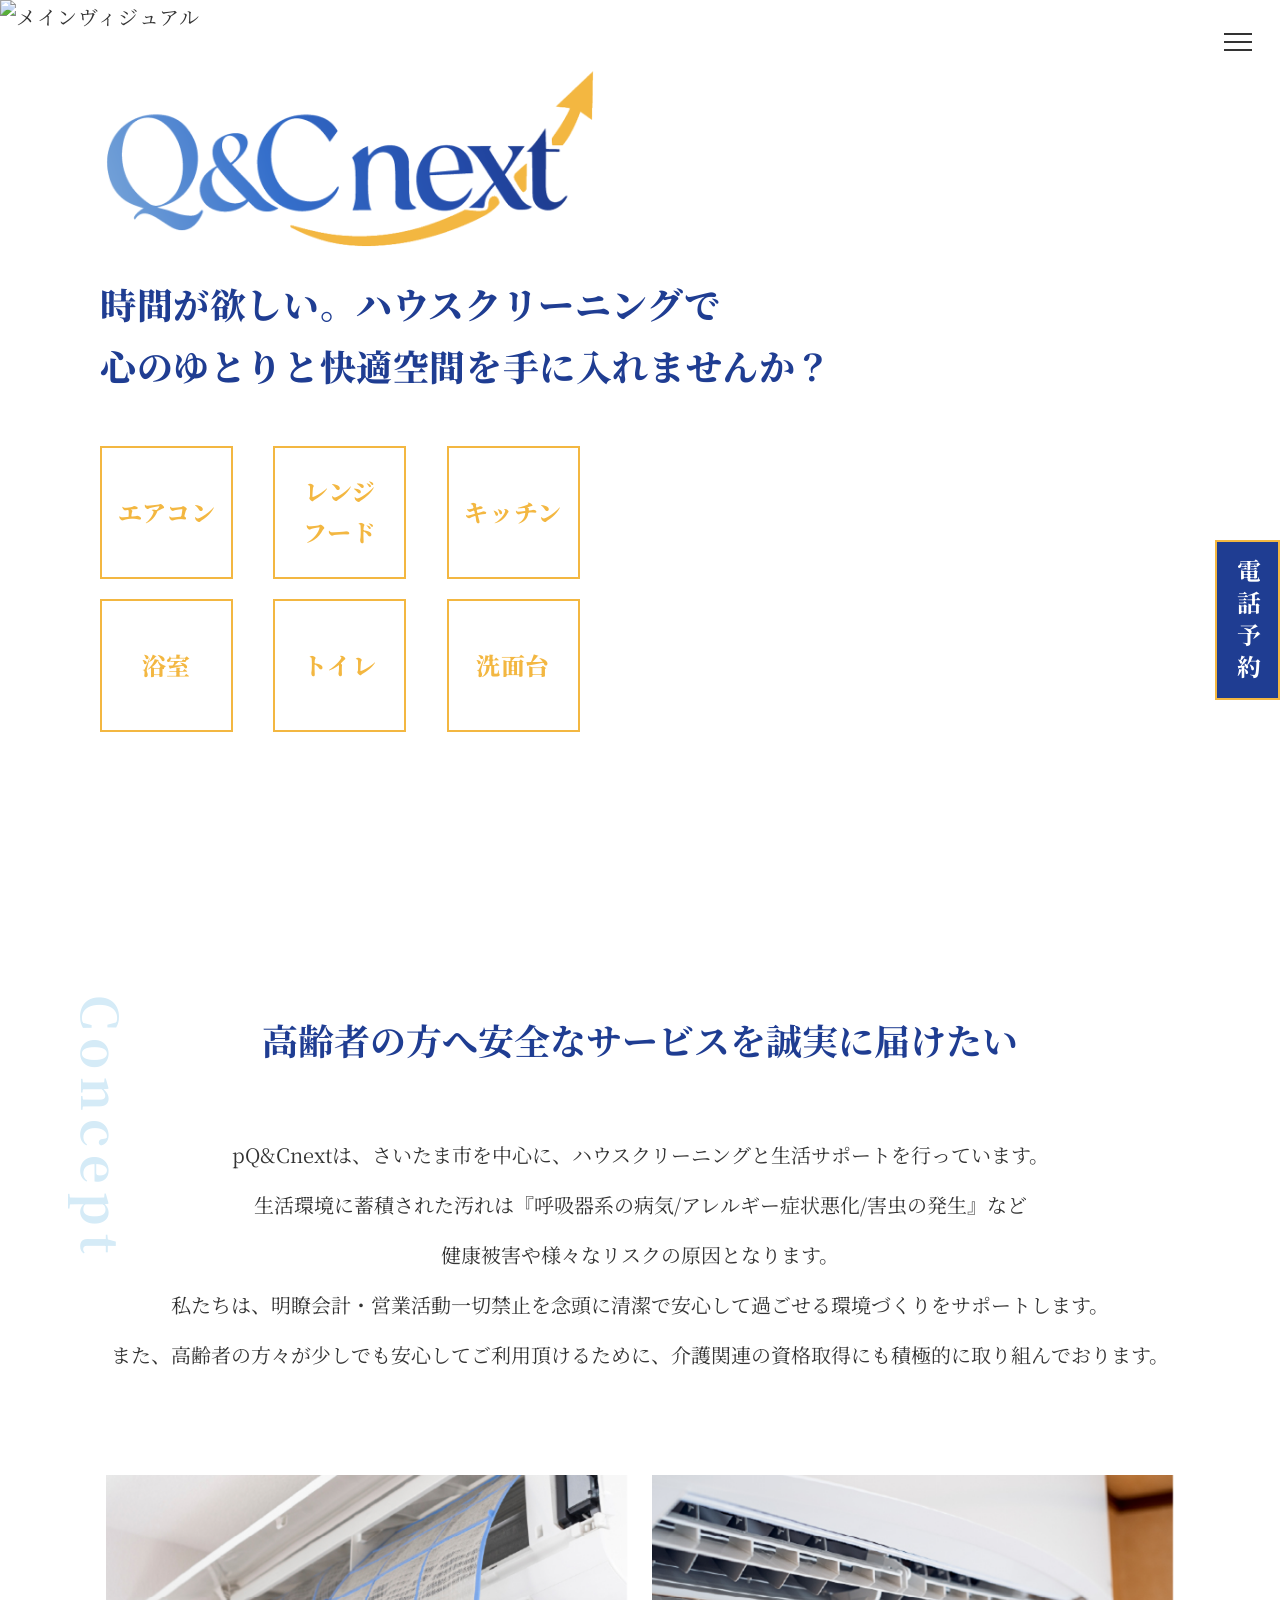
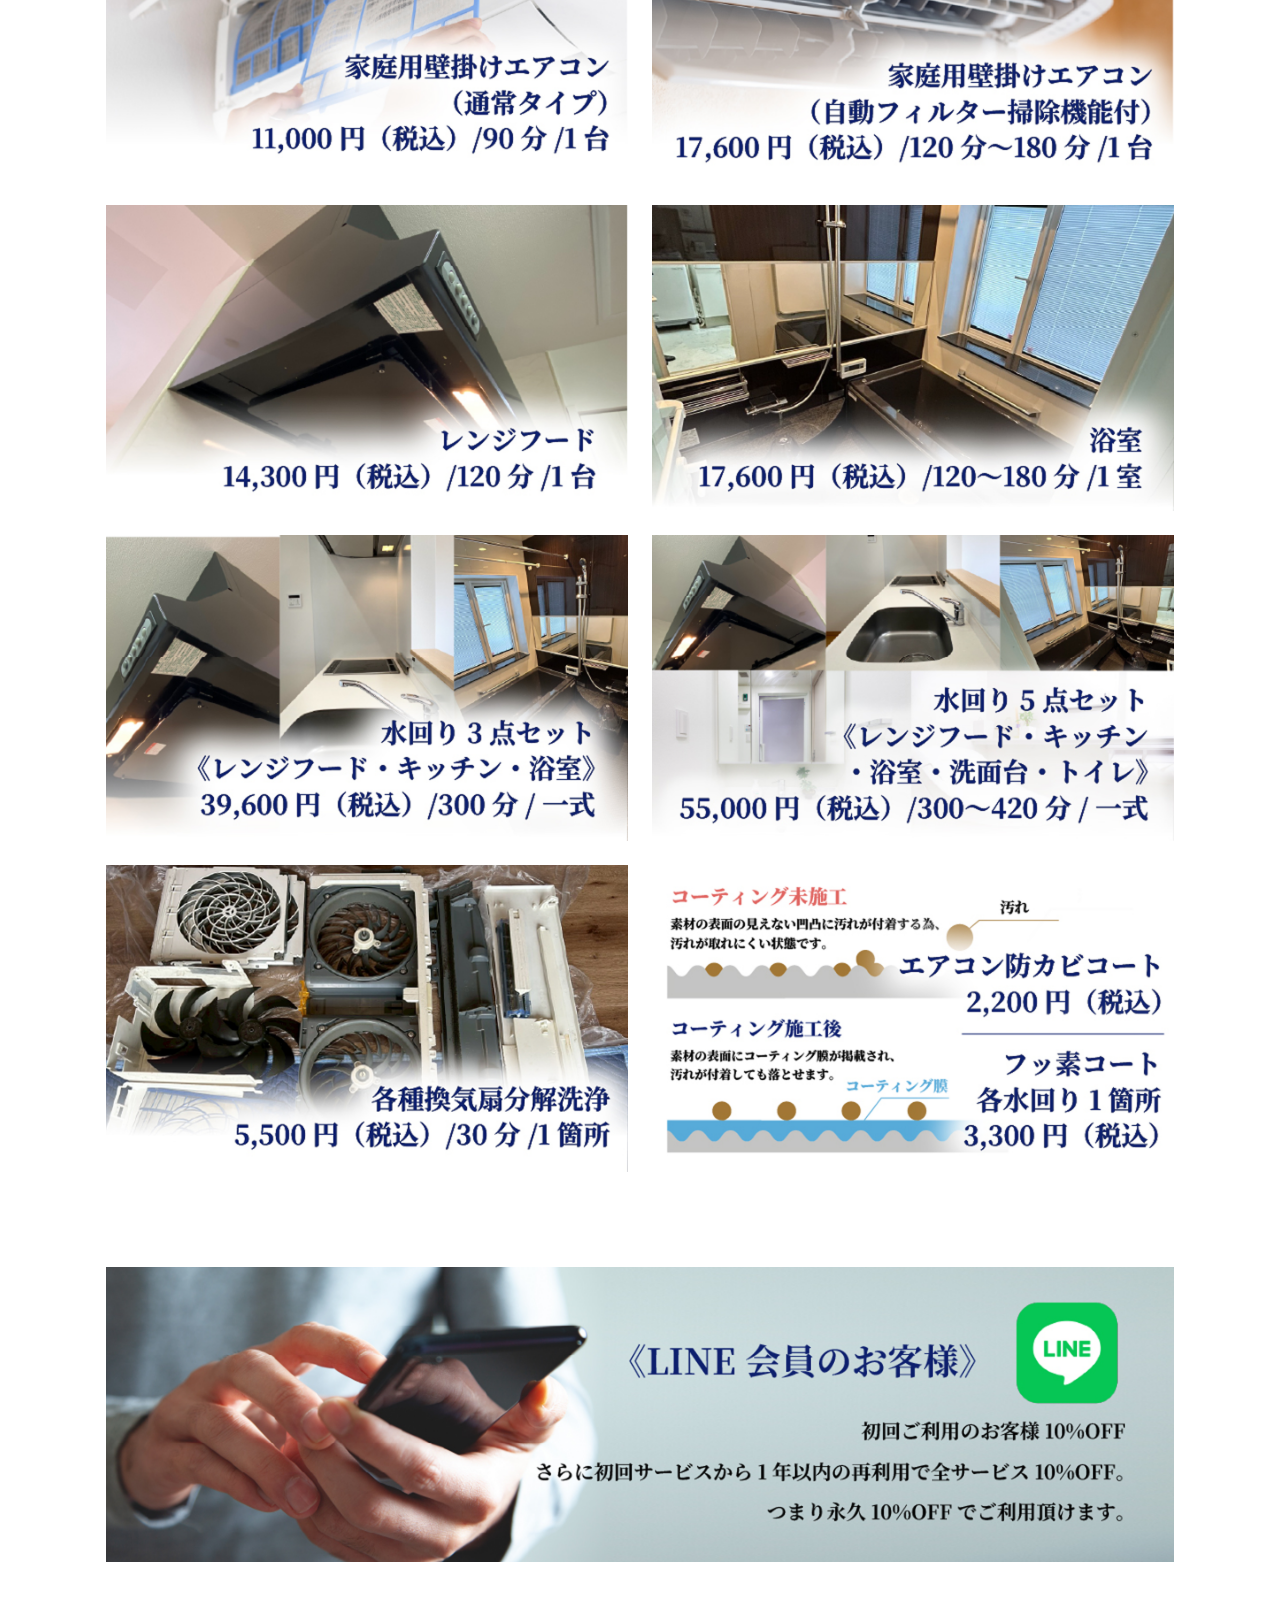
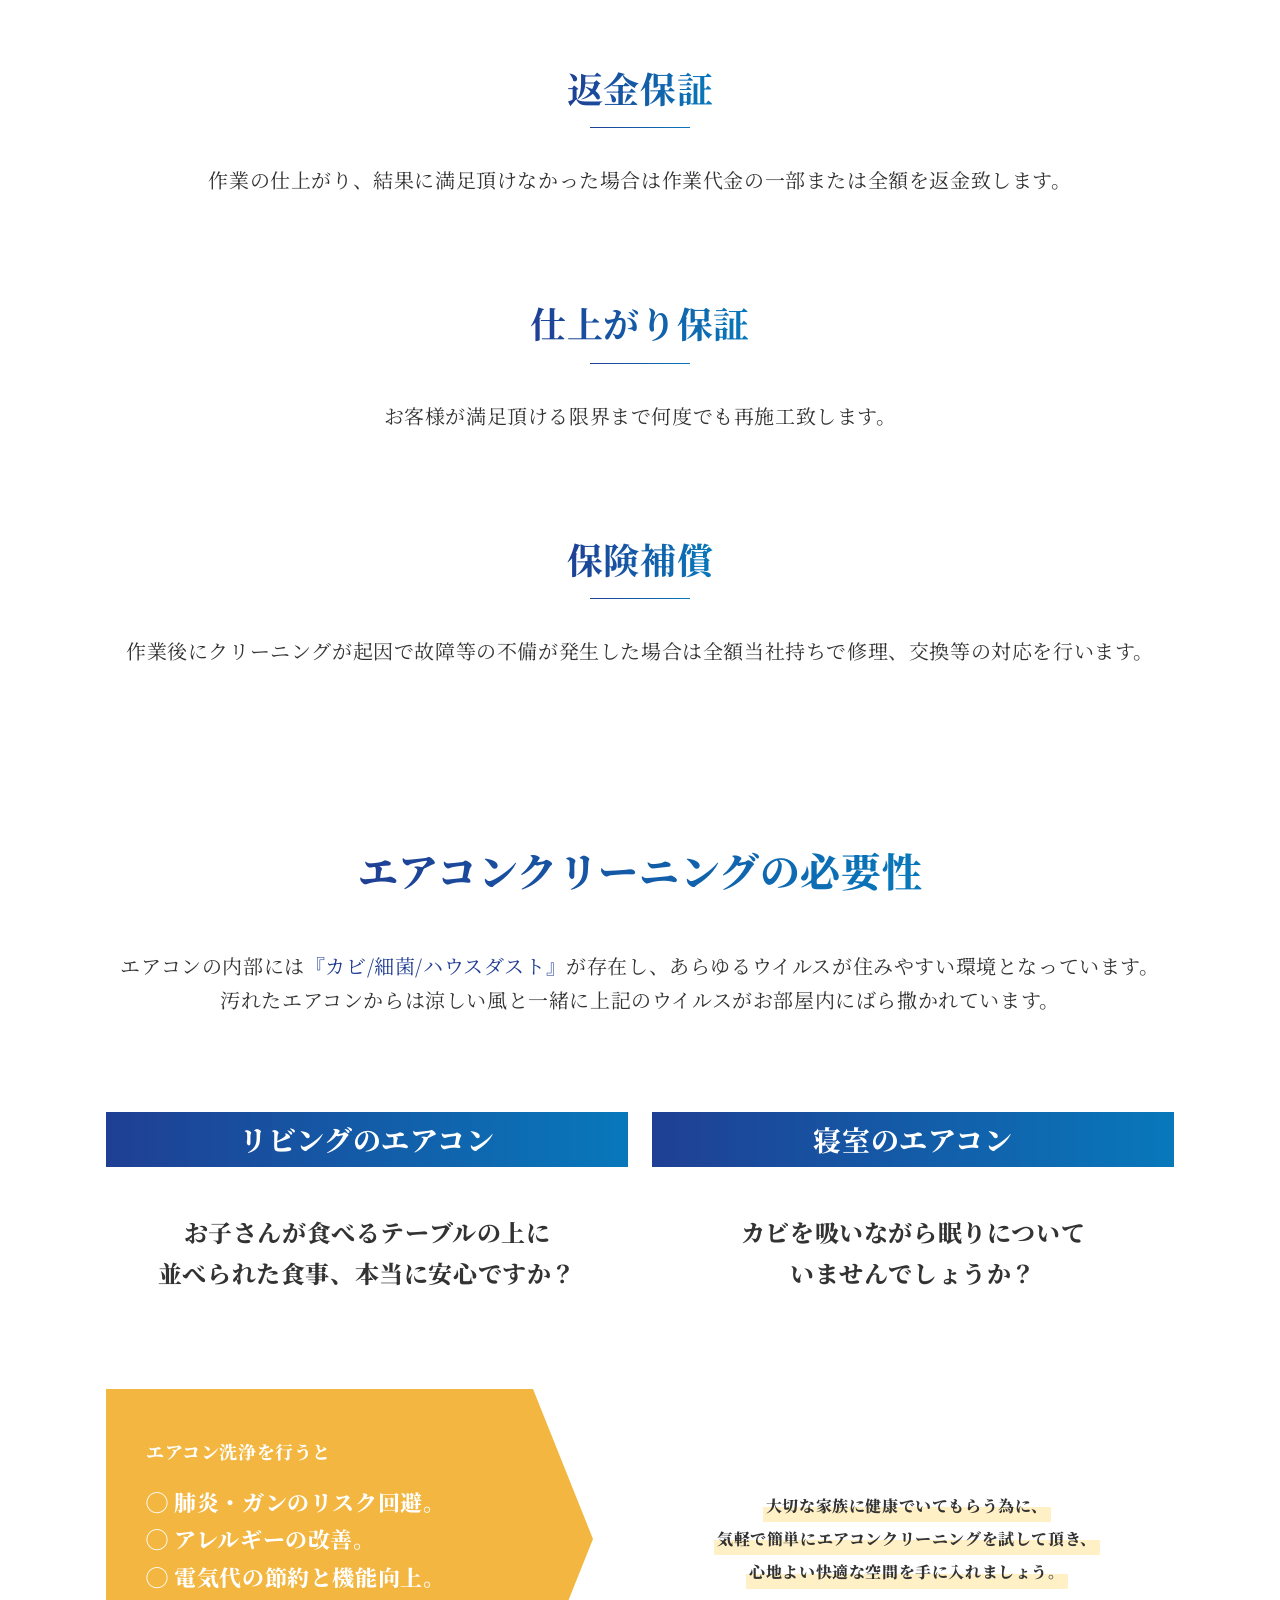
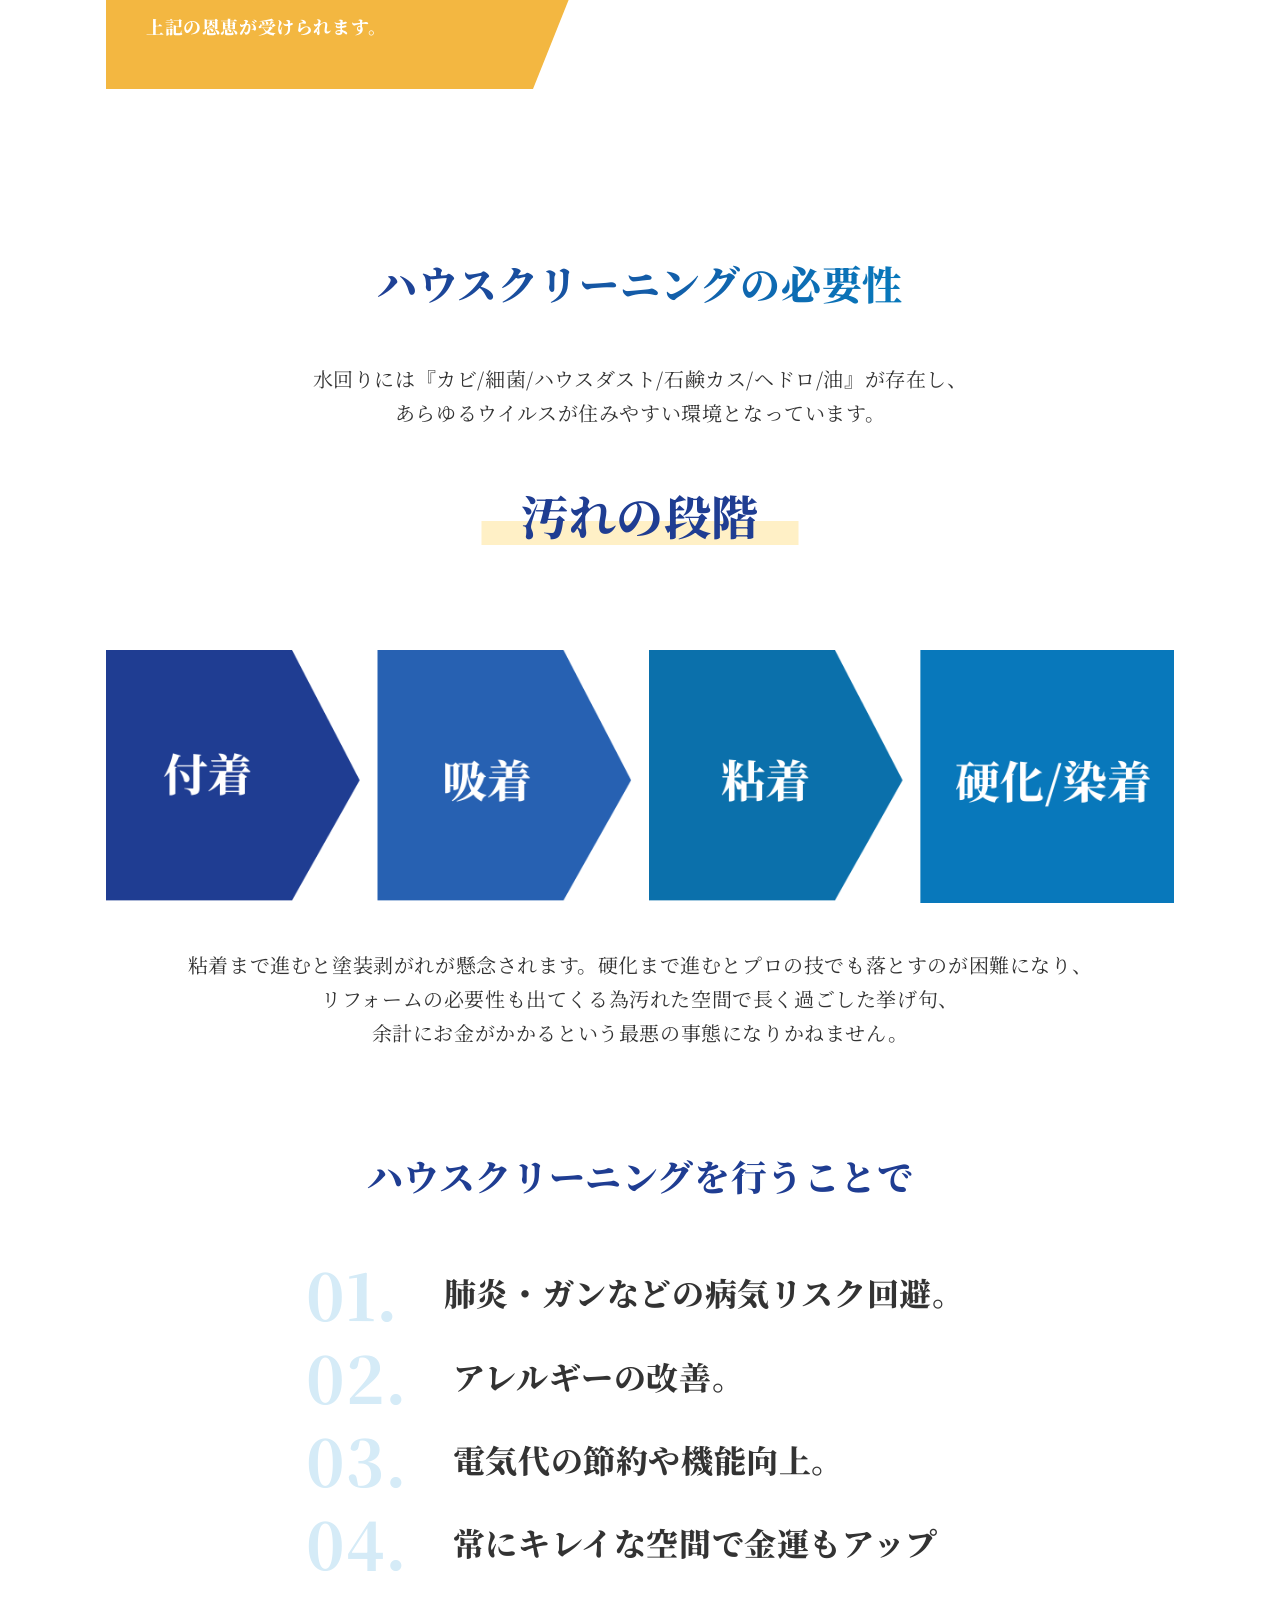
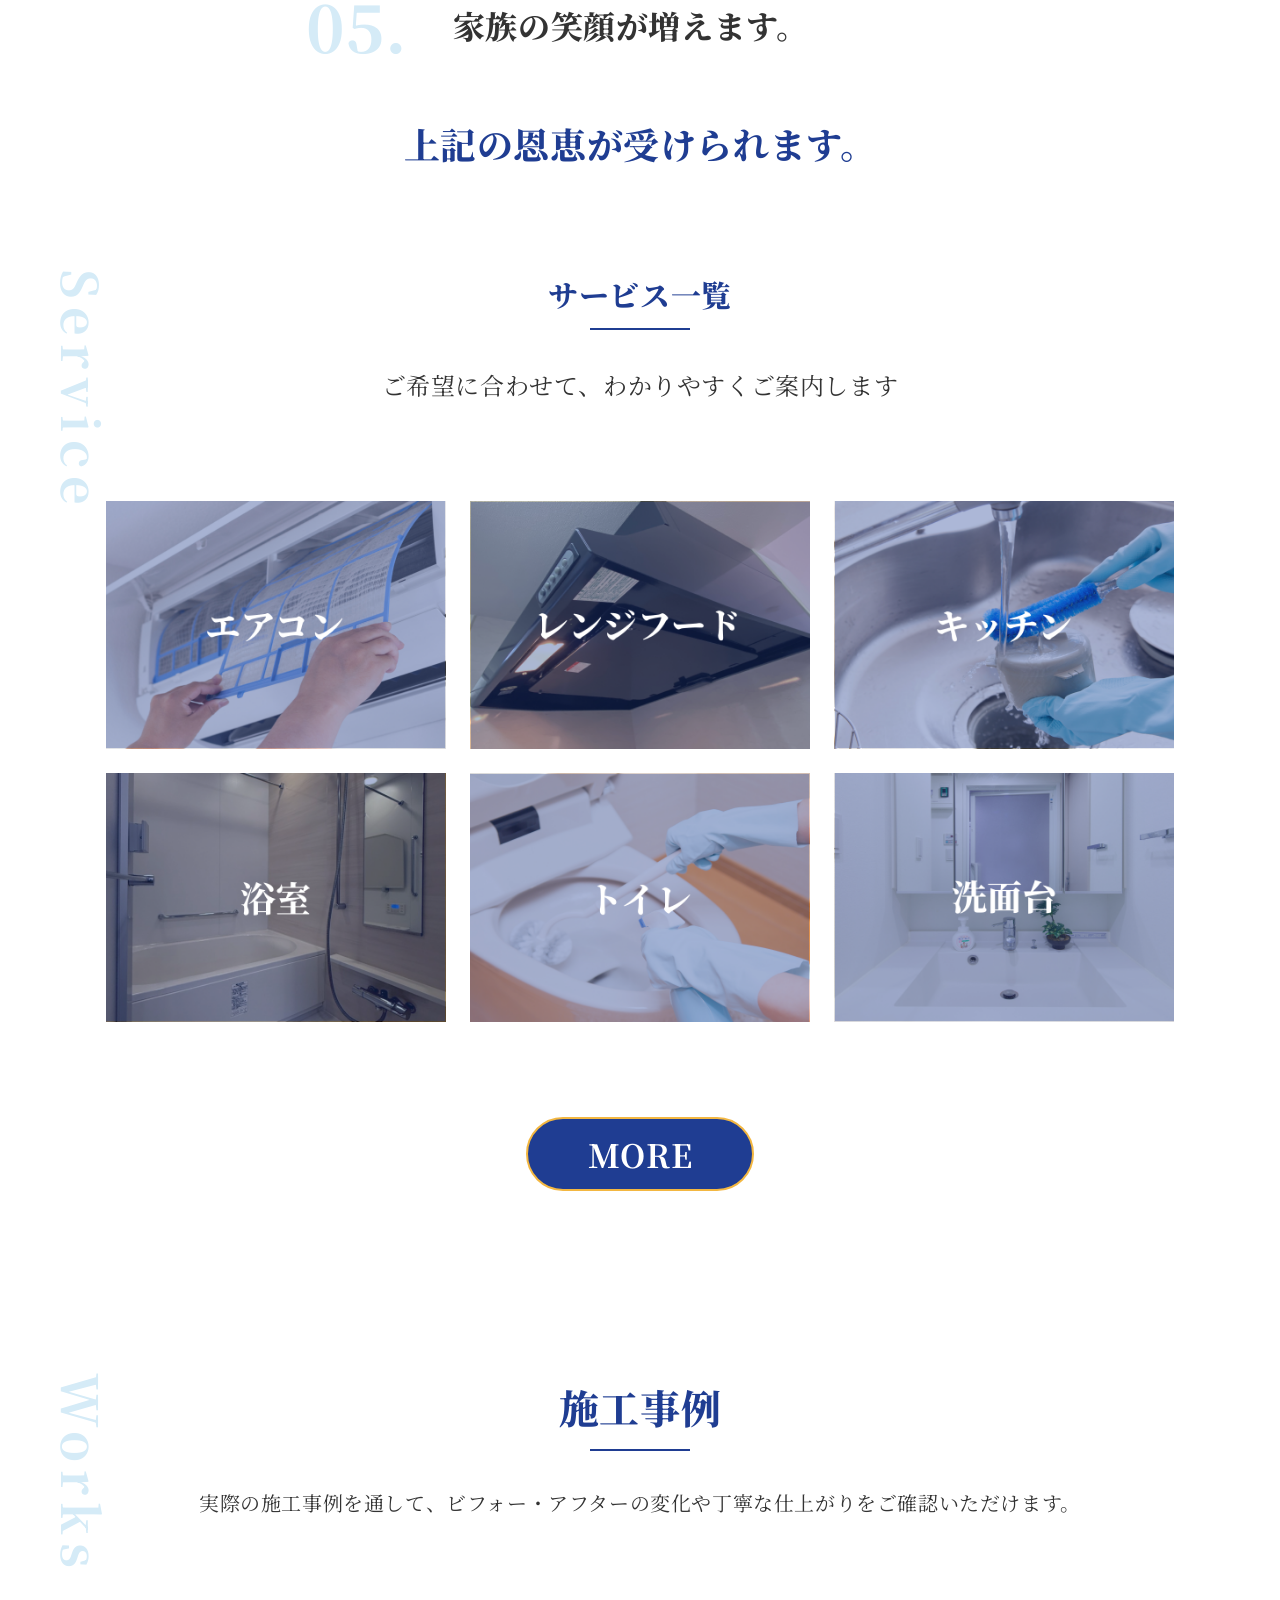
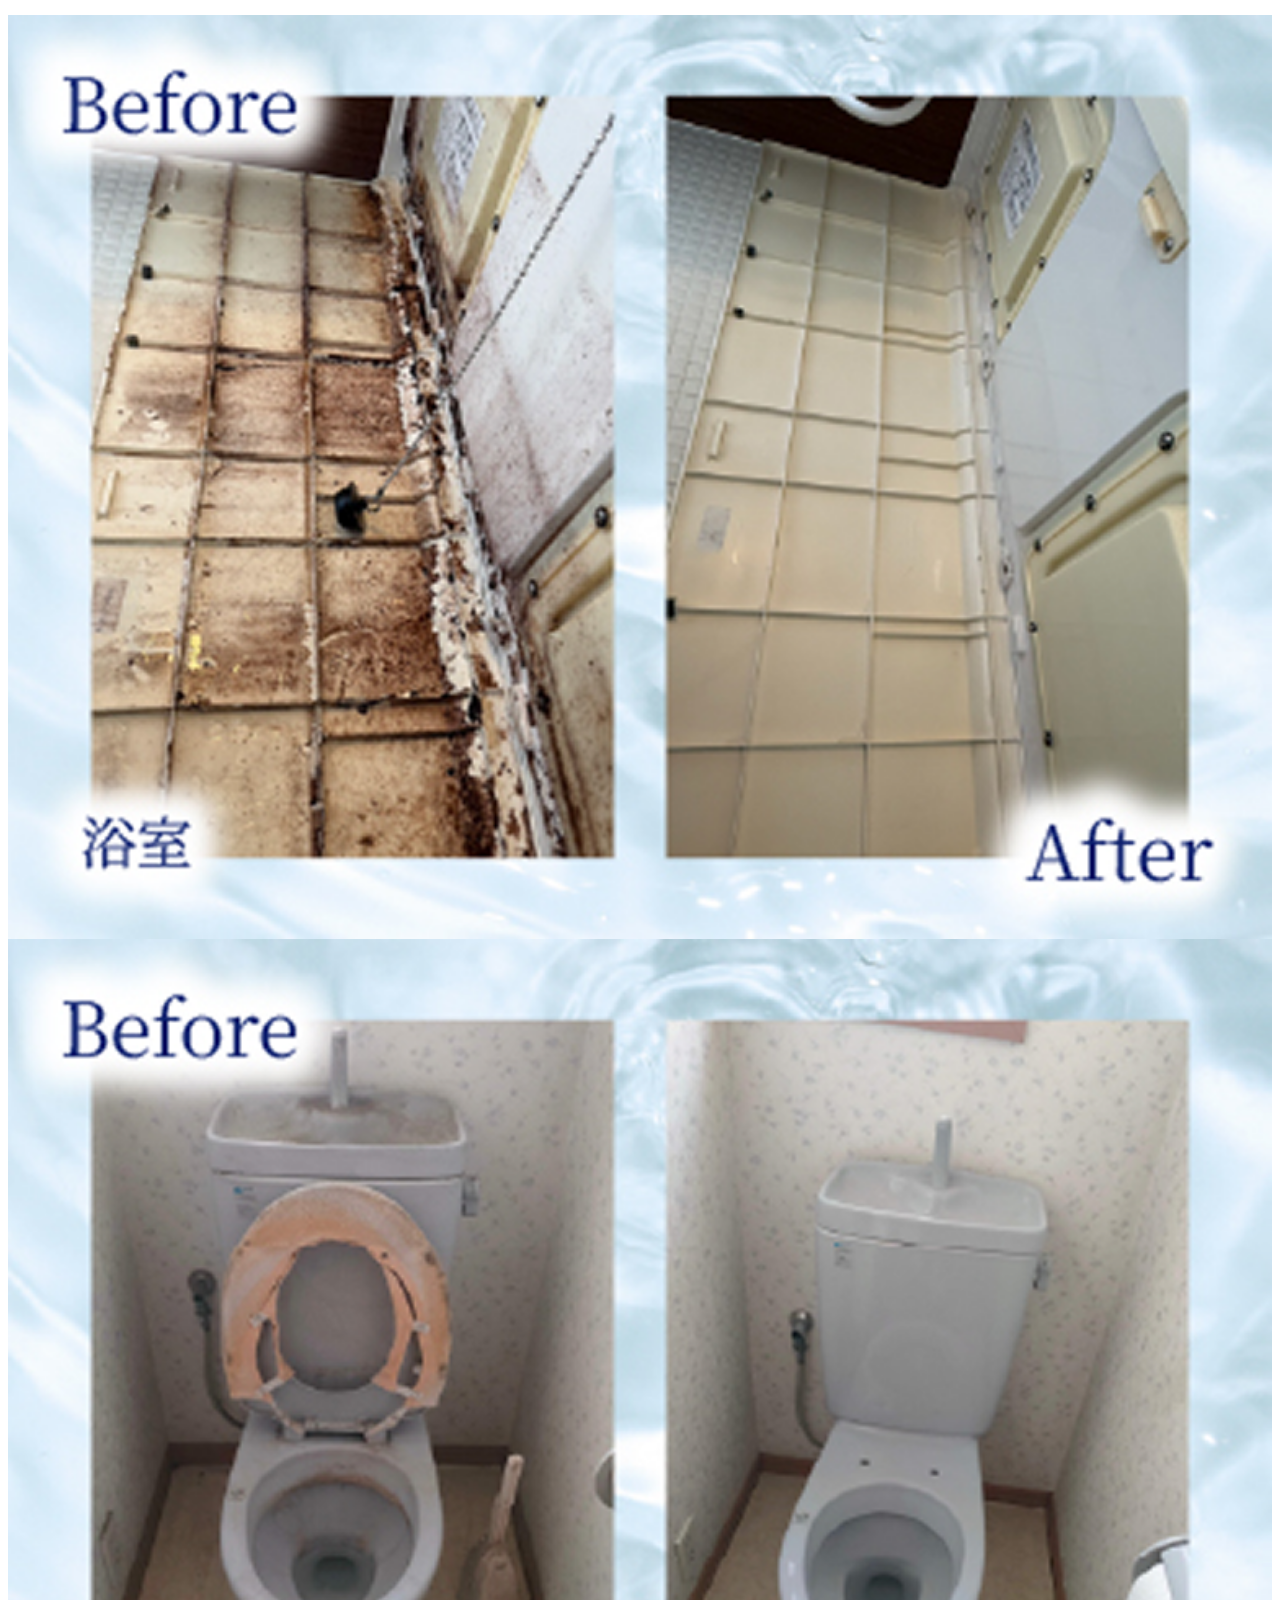
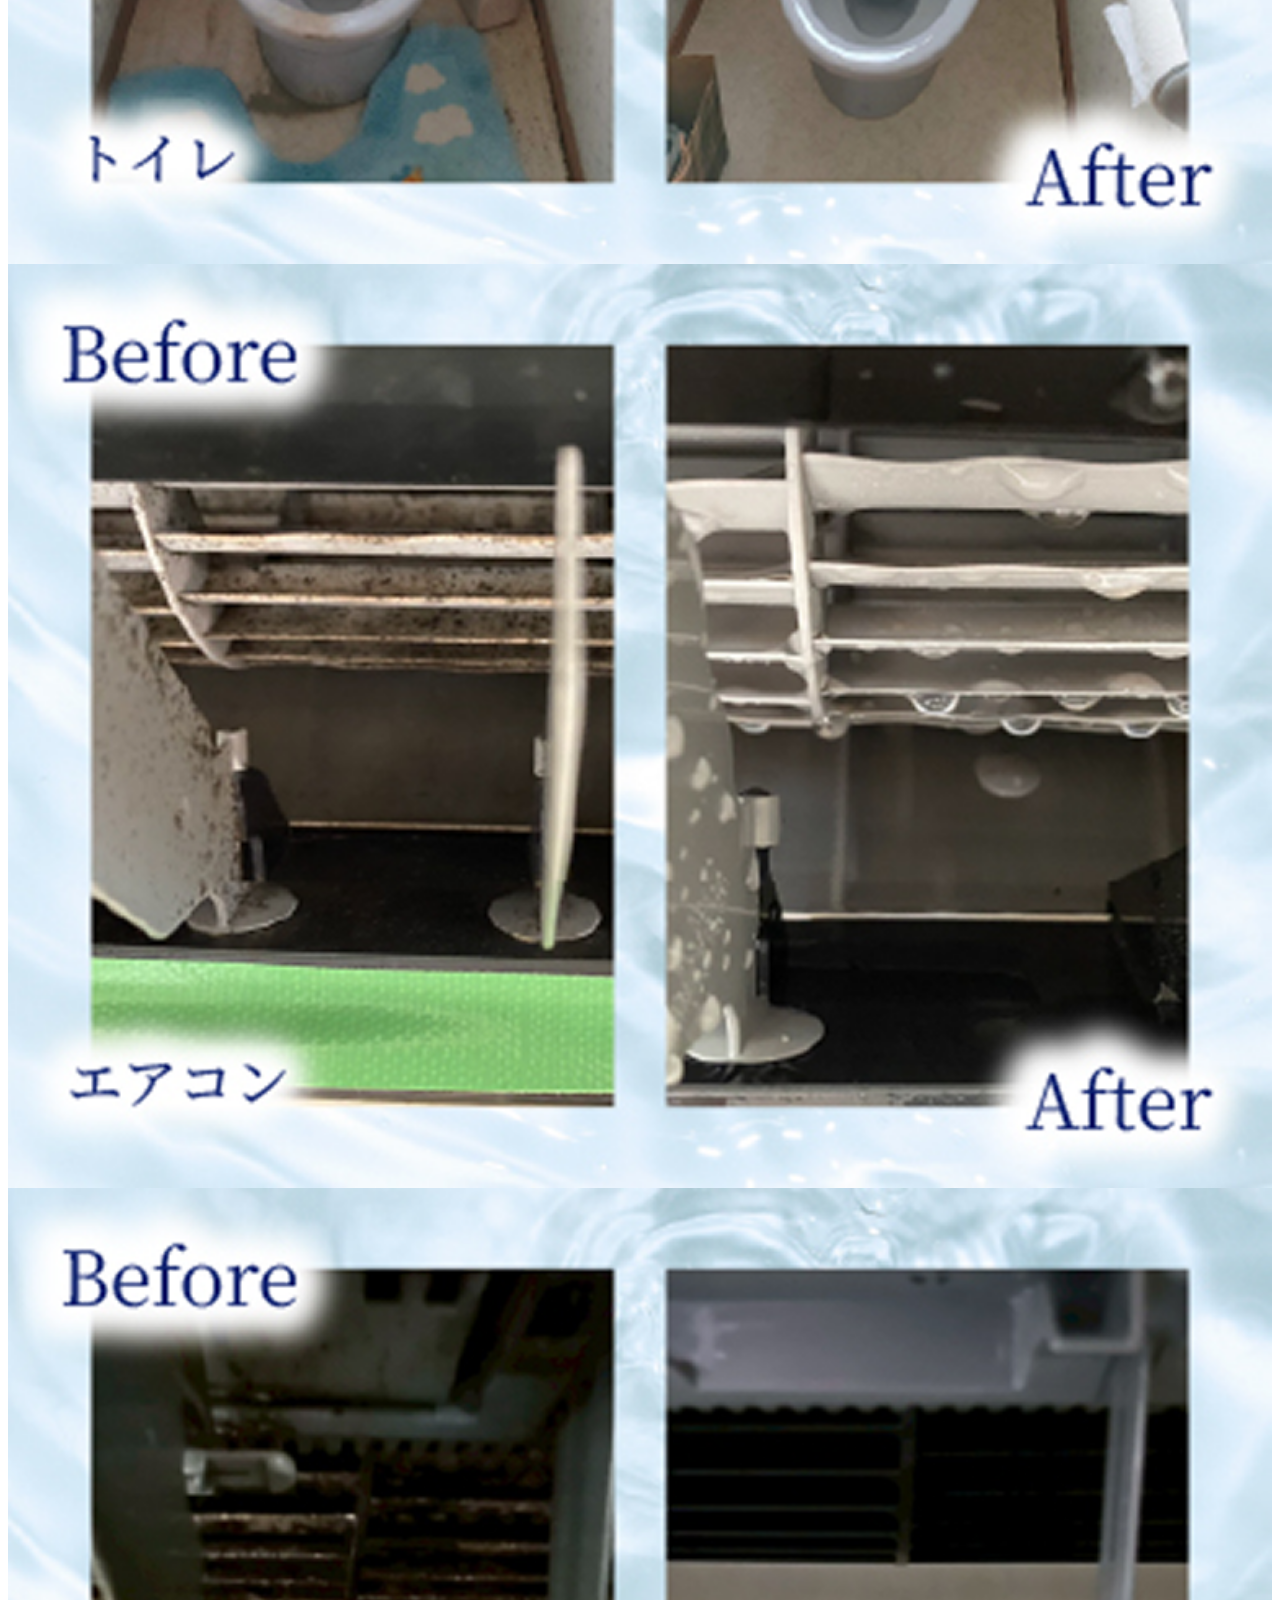
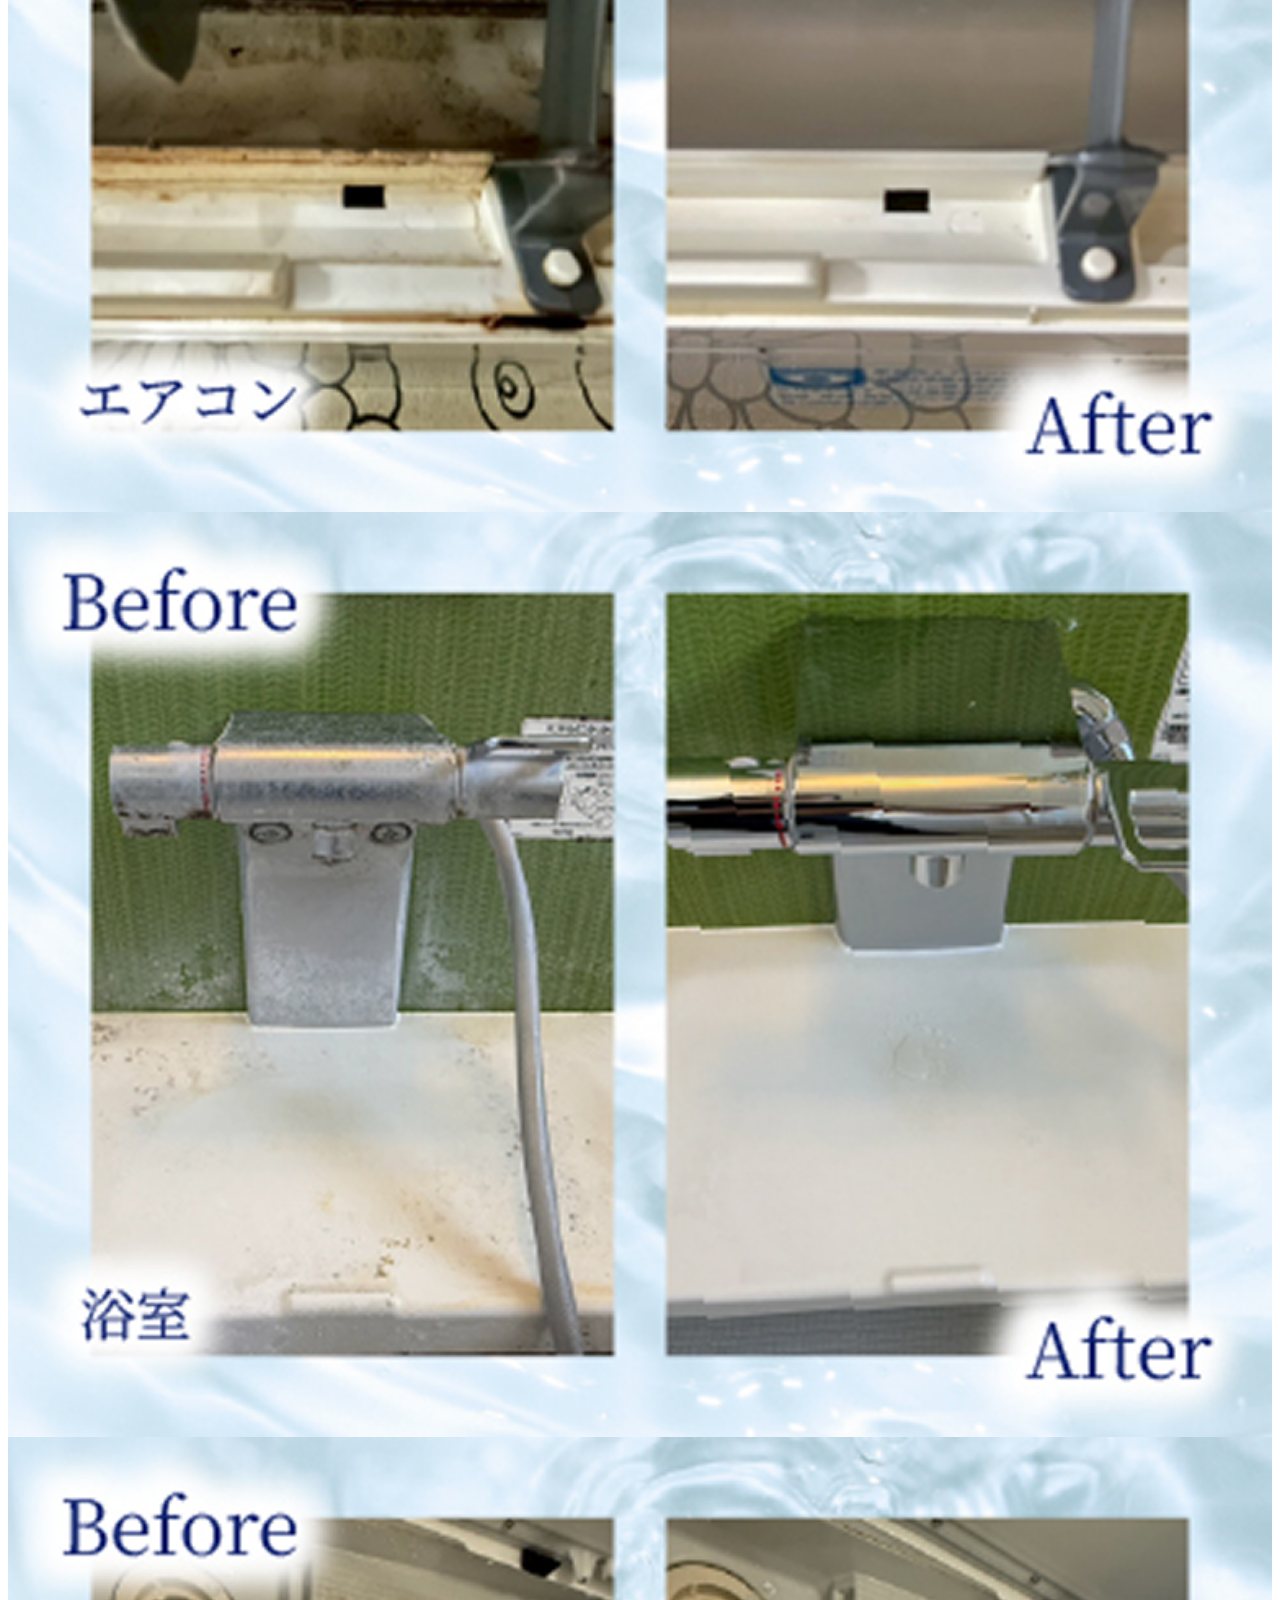
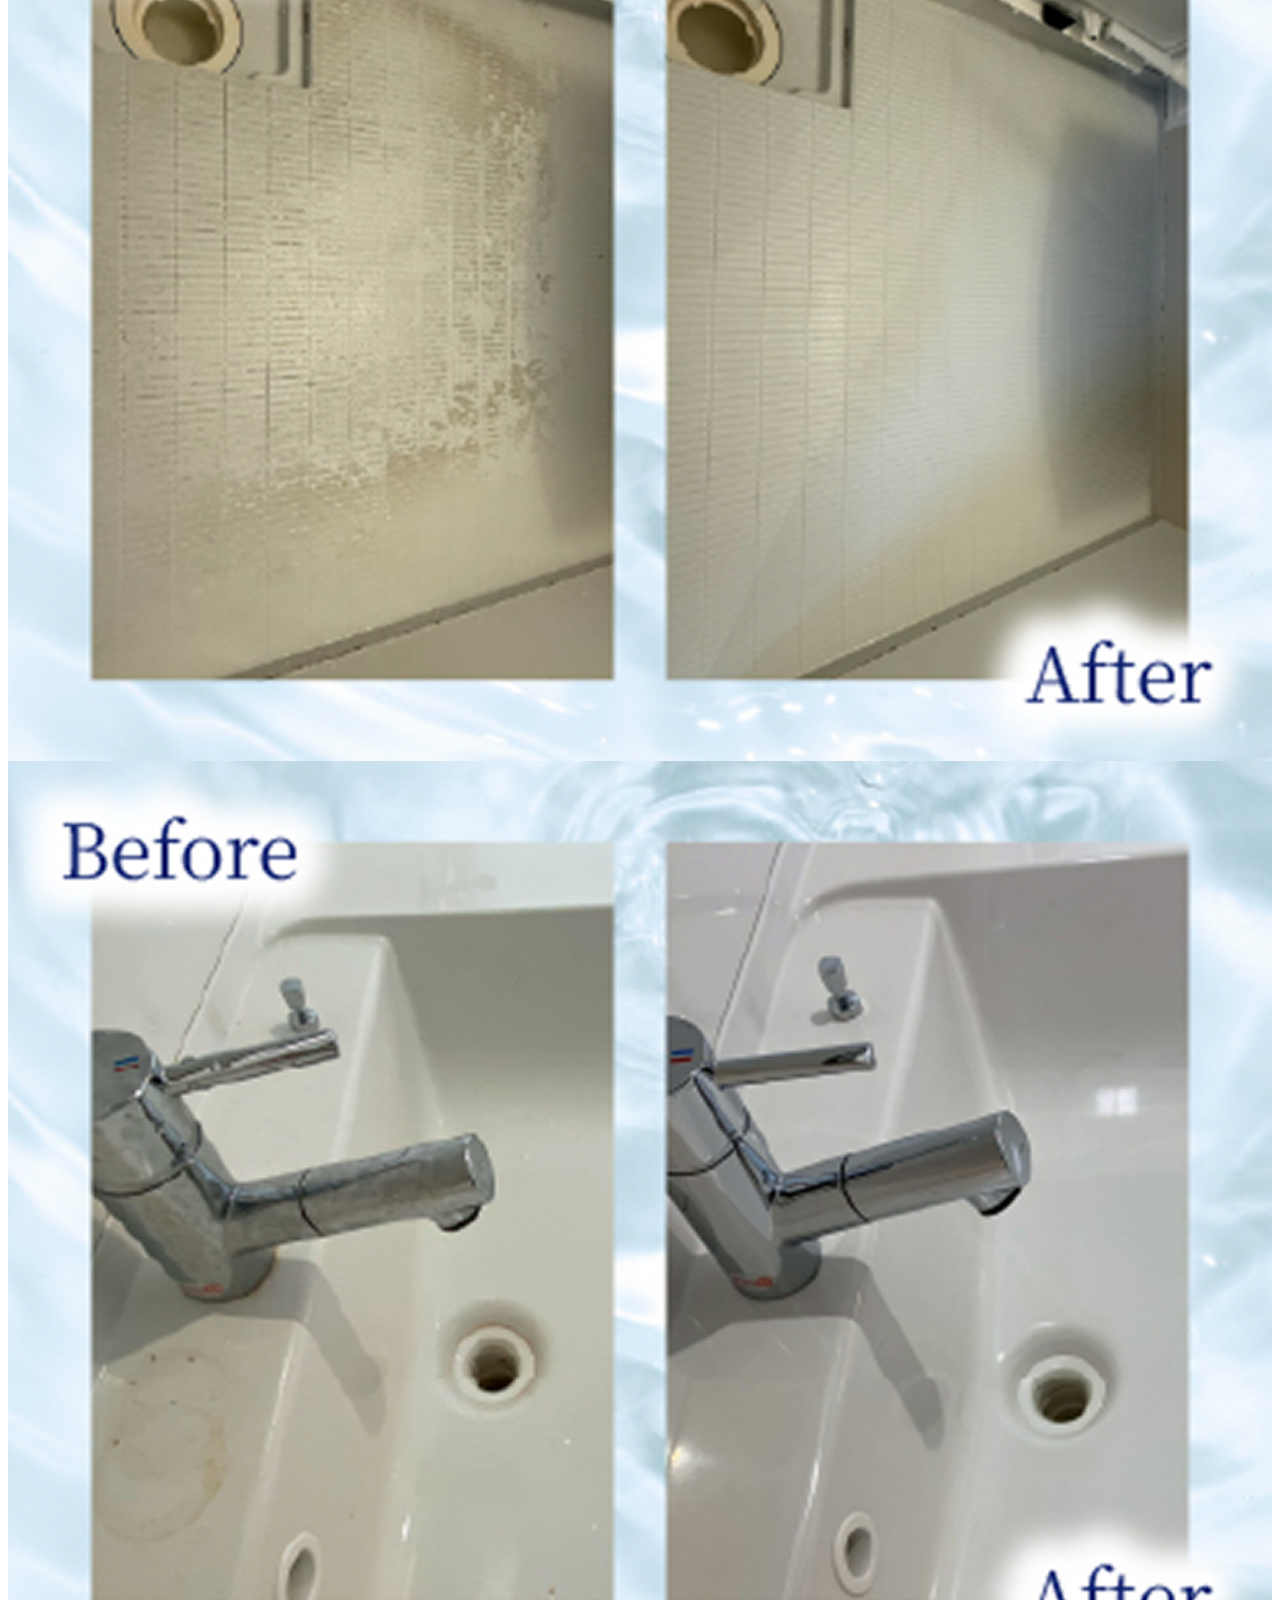
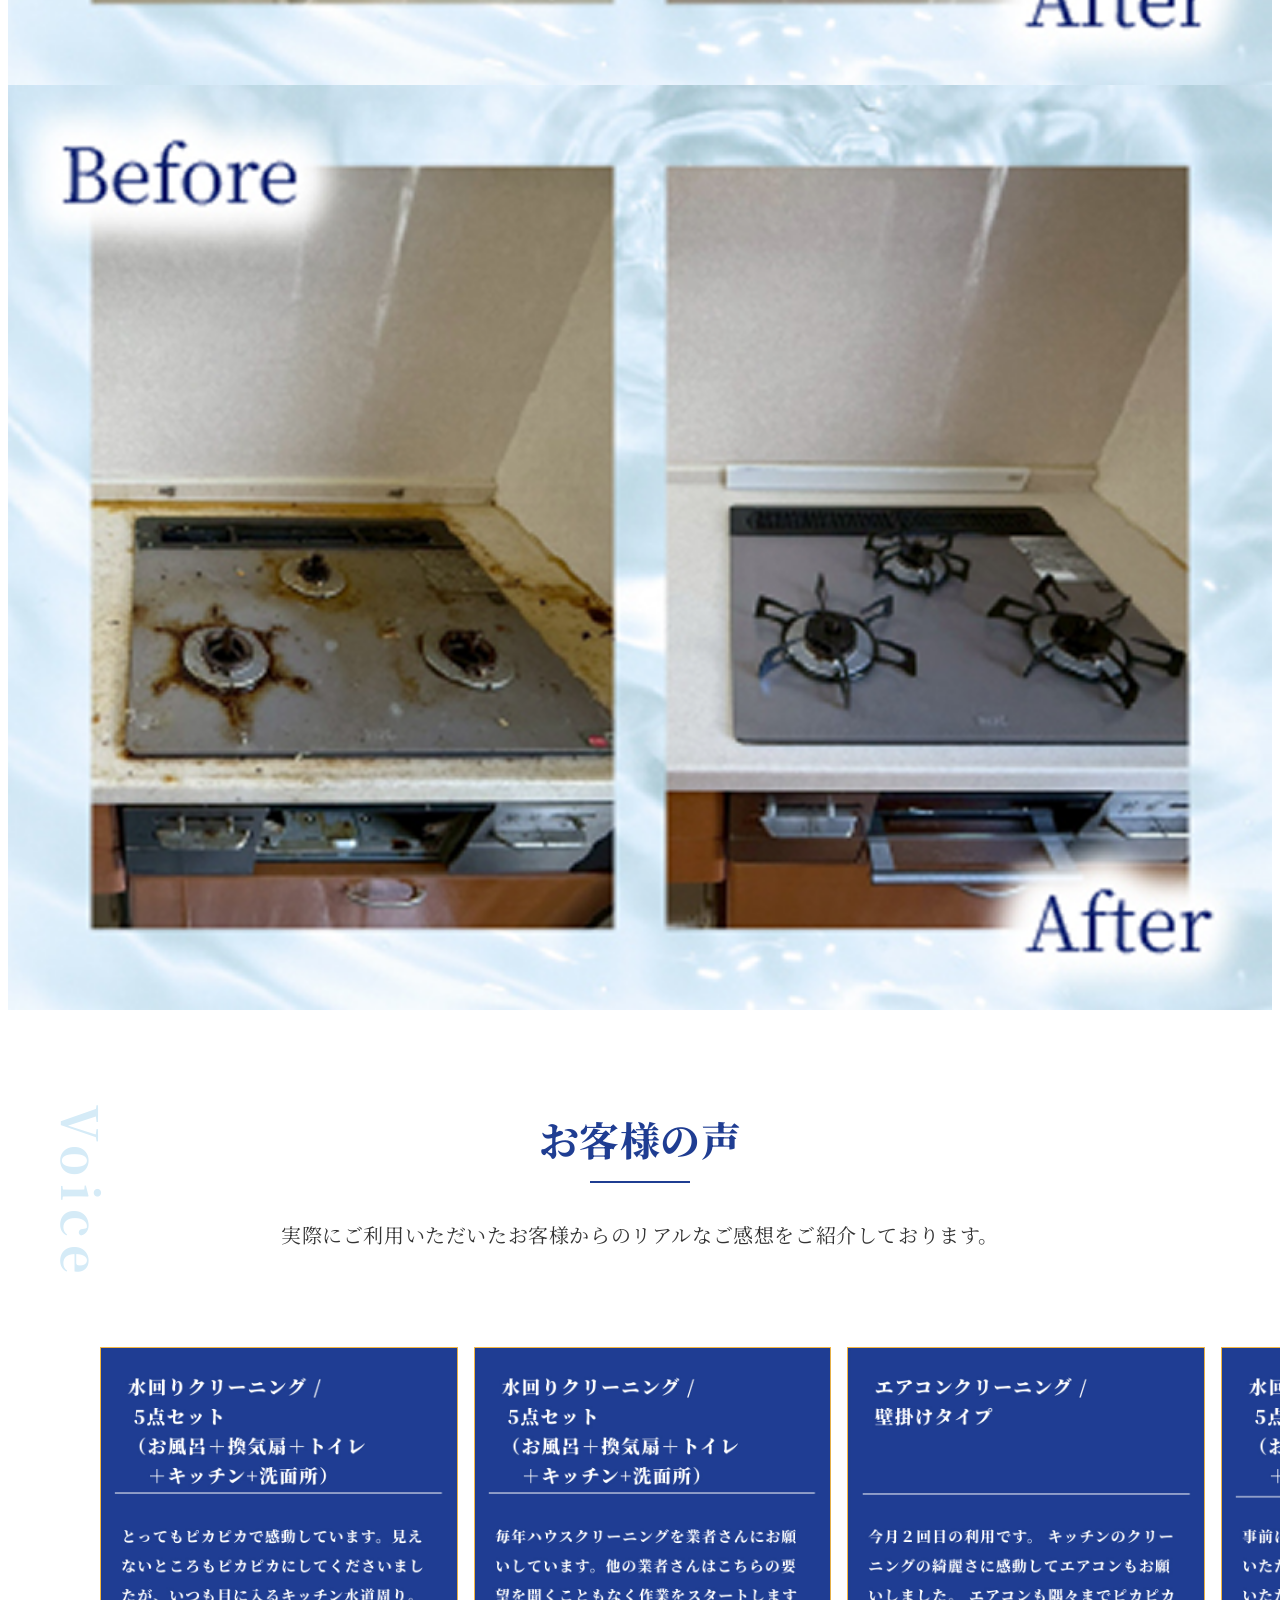
==== commit 8020103a: "リンク追加" ====
--- a/index.html
+++ b/index.html
@@ -112,11 +112,37 @@
           <li><a href="#voice">お客様の声</a></li>
         </ul>
         <div class="btns">
-          <a href="tel:000-0000-0000" class="btns__btn tel">電話予約</a>
-          <a href="#" class="btns__btn line">LINE予約</a>
+          <a href="tel:080-7700-0661" class="btns__btn tel">電話予約</a>
+          <a href="https://lin.ee/ukVvMf1y" target="_blank" class="btns__btn line">LINE予約</a>
         </div>
       </nav>
     </header>
+
+    <!-- 電話予約固定ボタン -->
+    <div class="fixed-tel">
+      <button class="fixed-tel__btn js-tel-open">
+        <span>電</span>
+        <span>話</span>
+        <span>予</span>
+        <span>約</span>
+      </button>
+    </div>
+
+    <!-- 電話予約モーダル -->
+    <div class="tel-modal" id="tel-modal">
+      <div class="tel-modal__overlay js-tel-close"></div>
+      <div class="tel-modal__content">
+        <a href="tel:080-7700-0661" class="tel-modal__btn">電話予約はこちら</a>
+        <p class="tel-modal__number">080-7700-0661</p>
+      </div>
+    </div>
+
+    <!-- LINE固定ボタン（SP only） -->
+    <div class="fixed-btns">
+      <a href="tel:080-7700-0661" class="fixed-btns__tel">電話予約</a>
+      <a href="https://line.me/~" target="_blank" class="fixed-btns__line">LINE予約</a>
+    </div>
+
 
     <main id="top">
       <div class="fv">
@@ -418,7 +444,7 @@
           </div>
           <div class="right">
             <a href="tel:080-7700-0661" class="footer-btn tel">電話予約</a>
-            <a href="#" class="footer-btn line">LINE予約</a>
+            <a href="https://lin.ee/ukVvMf1y" target="_blank" class="footer-btn line">LINE予約</a>
           </div>
         </div>
       </div>
--- a/css/style.css
+++ b/css/style.css
@@ -54,6 +54,7 @@
 
 html {
   font-size: 62.5%;
+  overflow-x: hidden;
   scroll-behavior: smooth;
 }
 
@@ -310,6 +311,16 @@
   text-align: center;
   display: block;
   padding: 14px;
+}
+@media (max-width: 900px) {
+  .header .nav .btns__btn {
+    width: 340px;
+  }
+}
+@media (max-width: 430px) {
+  .header .nav .btns__btn {
+    width: 200px;
+  }
 }
 .header .nav .btns .tel {
   background: rgb(31, 61, 146);
@@ -1522,4 +1533,119 @@
 }
 #company-page .company .list .item .value {
   width: 70%;
+}
+
+.fixed-tel {
+  position: fixed;
+  right: 0;
+  top: 60%;
+  z-index: 100;
+}
+@media (max-width: 900px) {
+  .fixed-tel {
+    display: none;
+  }
+}
+.fixed-tel__btn {
+  color: #ffffff;
+  font-weight: bold;
+  font-size: 2.4rem;
+  letter-spacing: 4px;
+  writing-mode: vertical-rl;
+  display: flex;
+  align-items: center;
+  justify-content: center;
+  gap: 4px;
+  cursor: pointer;
+  background: rgb(31, 61, 146);
+  border: 2px solid rgb(243, 183, 65);
+  padding: 16px 10px;
+}
+.fixed-tel__btn span {
+  display: block;
+}
+
+.tel-modal {
+  display: none;
+  position: fixed;
+  inset: 0;
+  z-index: 1000;
+}
+.tel-modal.active {
+  display: block;
+}
+.tel-modal__overlay {
+  position: fixed;
+  inset: 0;
+  background: rgba(0, 0, 0, 0.39);
+  cursor: pointer;
+}
+.tel-modal__content {
+  min-width: 430px;
+  text-align: center;
+  position: fixed;
+  top: 50%;
+  left: 50%;
+  transform: translate(-50%, -50%);
+  background: #ffffff;
+  border: 3px solid rgb(31, 61, 146);
+  padding: 40px 60px;
+  z-index: 1001;
+}
+@media (max-width: 430px) {
+  .tel-modal__content {
+    min-width: 280px;
+  }
+}
+.tel-modal__btn {
+  display: block;
+  font-size: 2.4rem;
+  font-weight: bold;
+  color: #ffffff;
+  background: rgb(31, 61, 146);
+  border: 2px solid rgb(243, 183, 65);
+  text-decoration: none;
+  padding: 14px 40px;
+  margin-bottom: 20px;
+}
+.tel-modal__number {
+  font-size: 3.2rem;
+  font-weight: bold;
+  color: rgb(31, 61, 146);
+}
+
+.fixed-btns {
+  display: none;
+}
+@media (max-width: 900px) {
+  .fixed-btns {
+    width: 100%;
+    display: flex;
+    position: fixed;
+    bottom: 0;
+    left: 0;
+    z-index: 90;
+  }
+}
+.fixed-btns__tel {
+  flex: 1;
+  font-size: 2.4rem;
+  color: #ffffff;
+  text-align: center;
+  font-weight: bold;
+  background: rgb(31, 61, 146);
+  text-decoration: none;
+  border: 2px solid rgb(243, 183, 65);
+  padding: 16px;
+}
+.fixed-btns__line {
+  flex: 1;
+  font-size: 2.4rem;
+  color: #ffffff;
+  text-align: center;
+  font-weight: bold;
+  background: rgb(6, 199, 85);
+  text-decoration: none;
+  border: 2px solid #ffffff;
+  padding: 16px;
 }/*# sourceMappingURL=style.css.map */
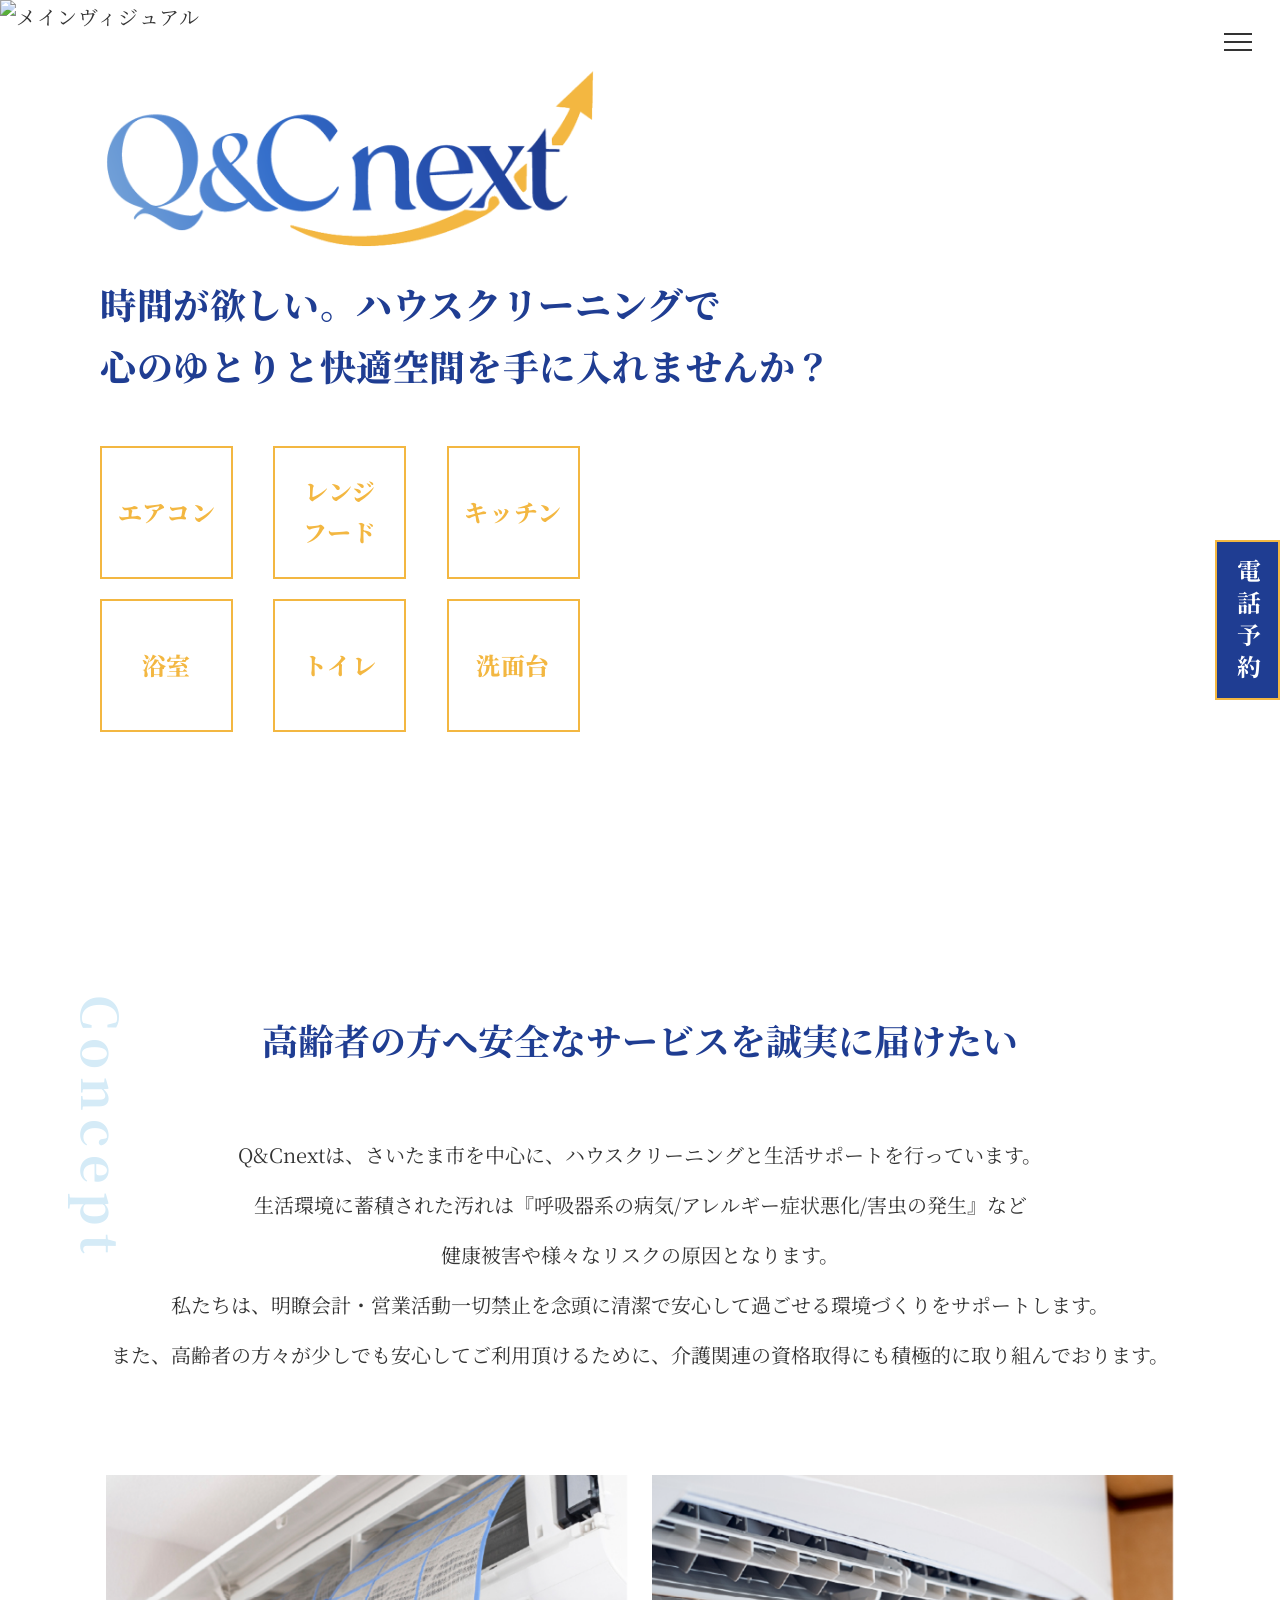
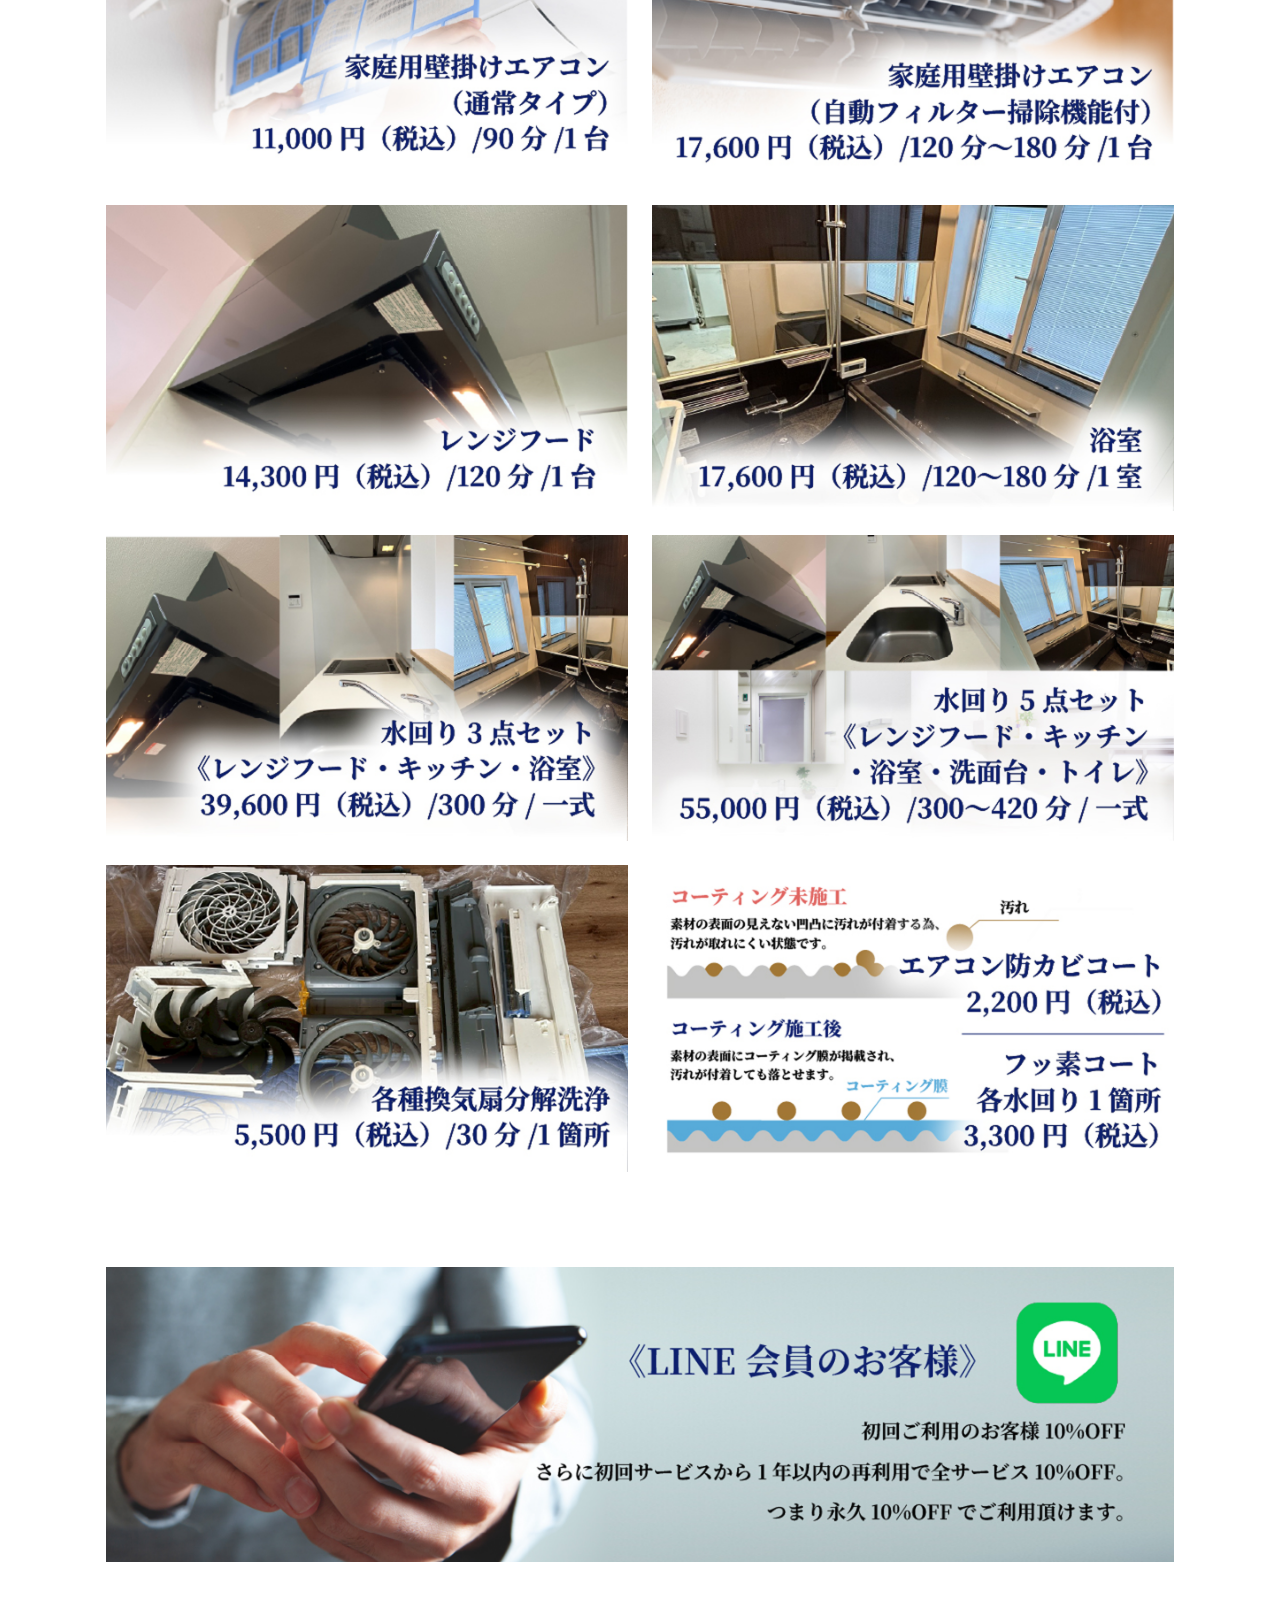
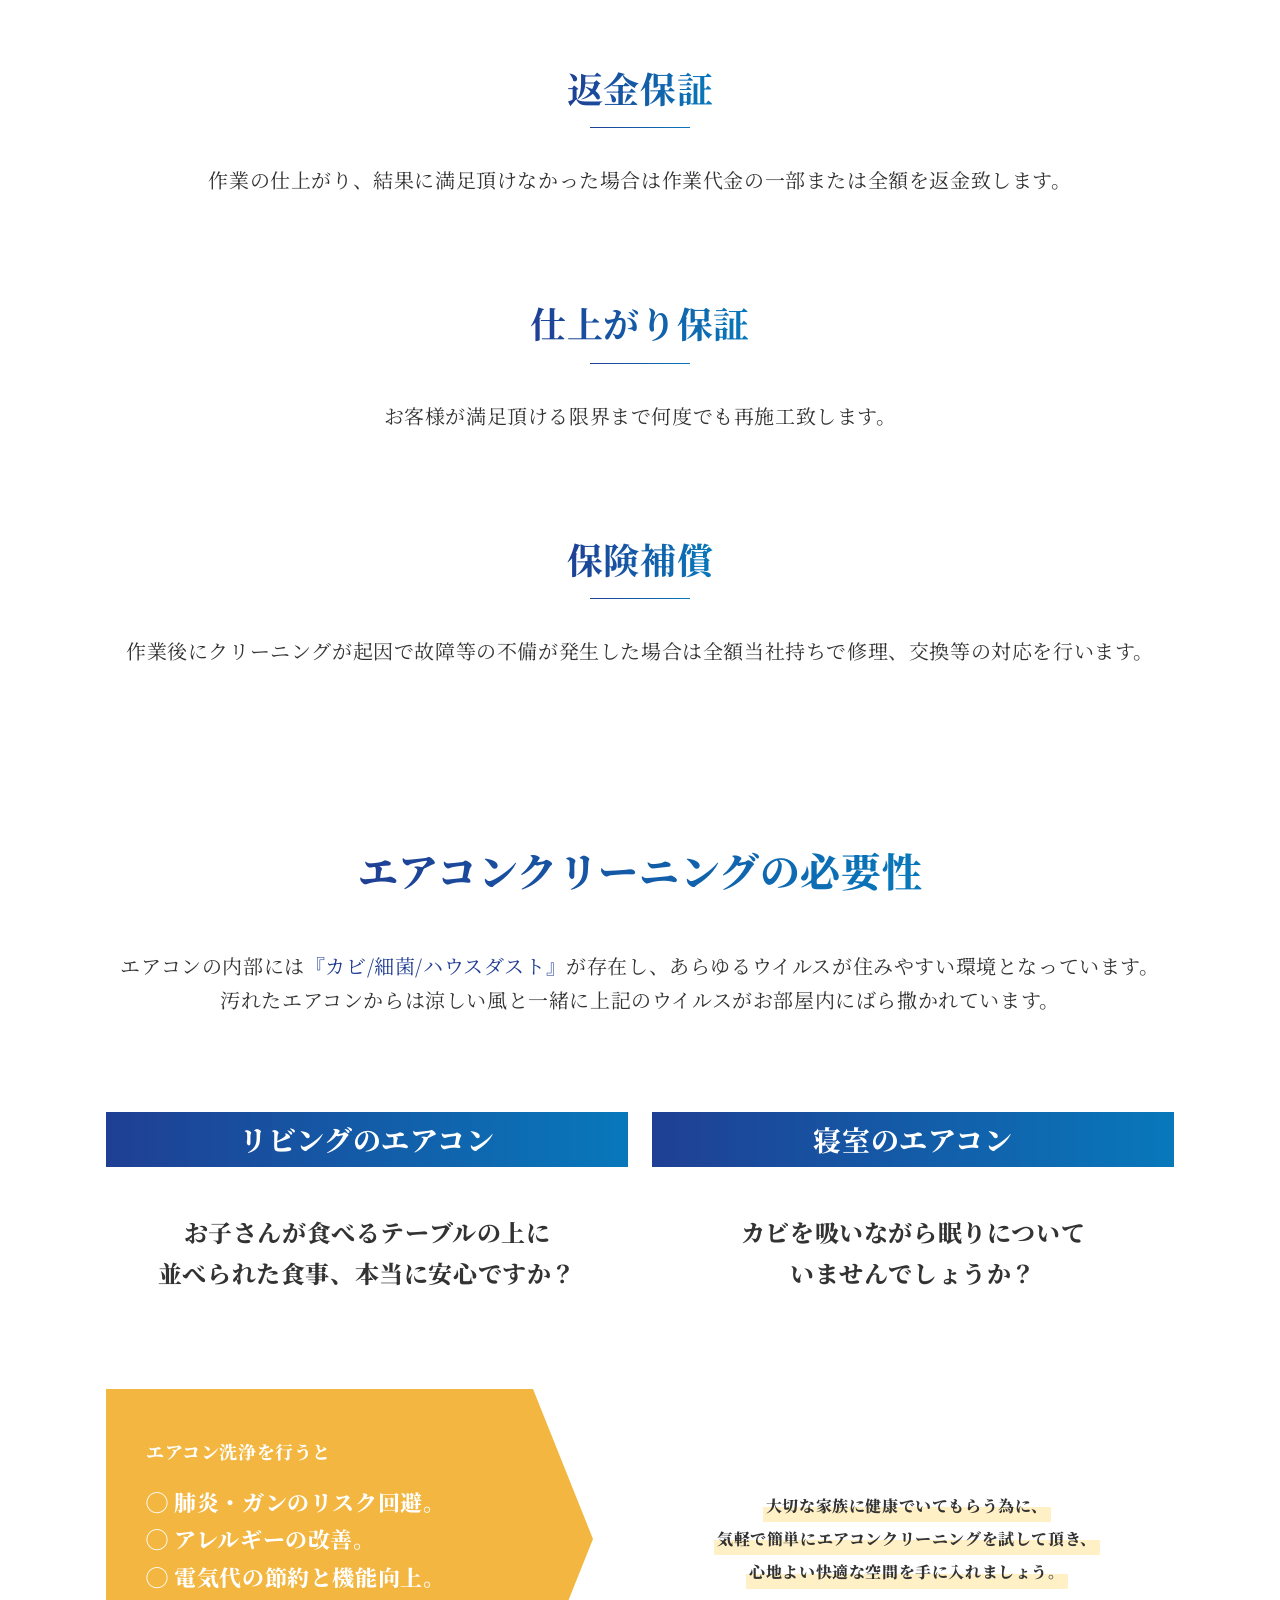
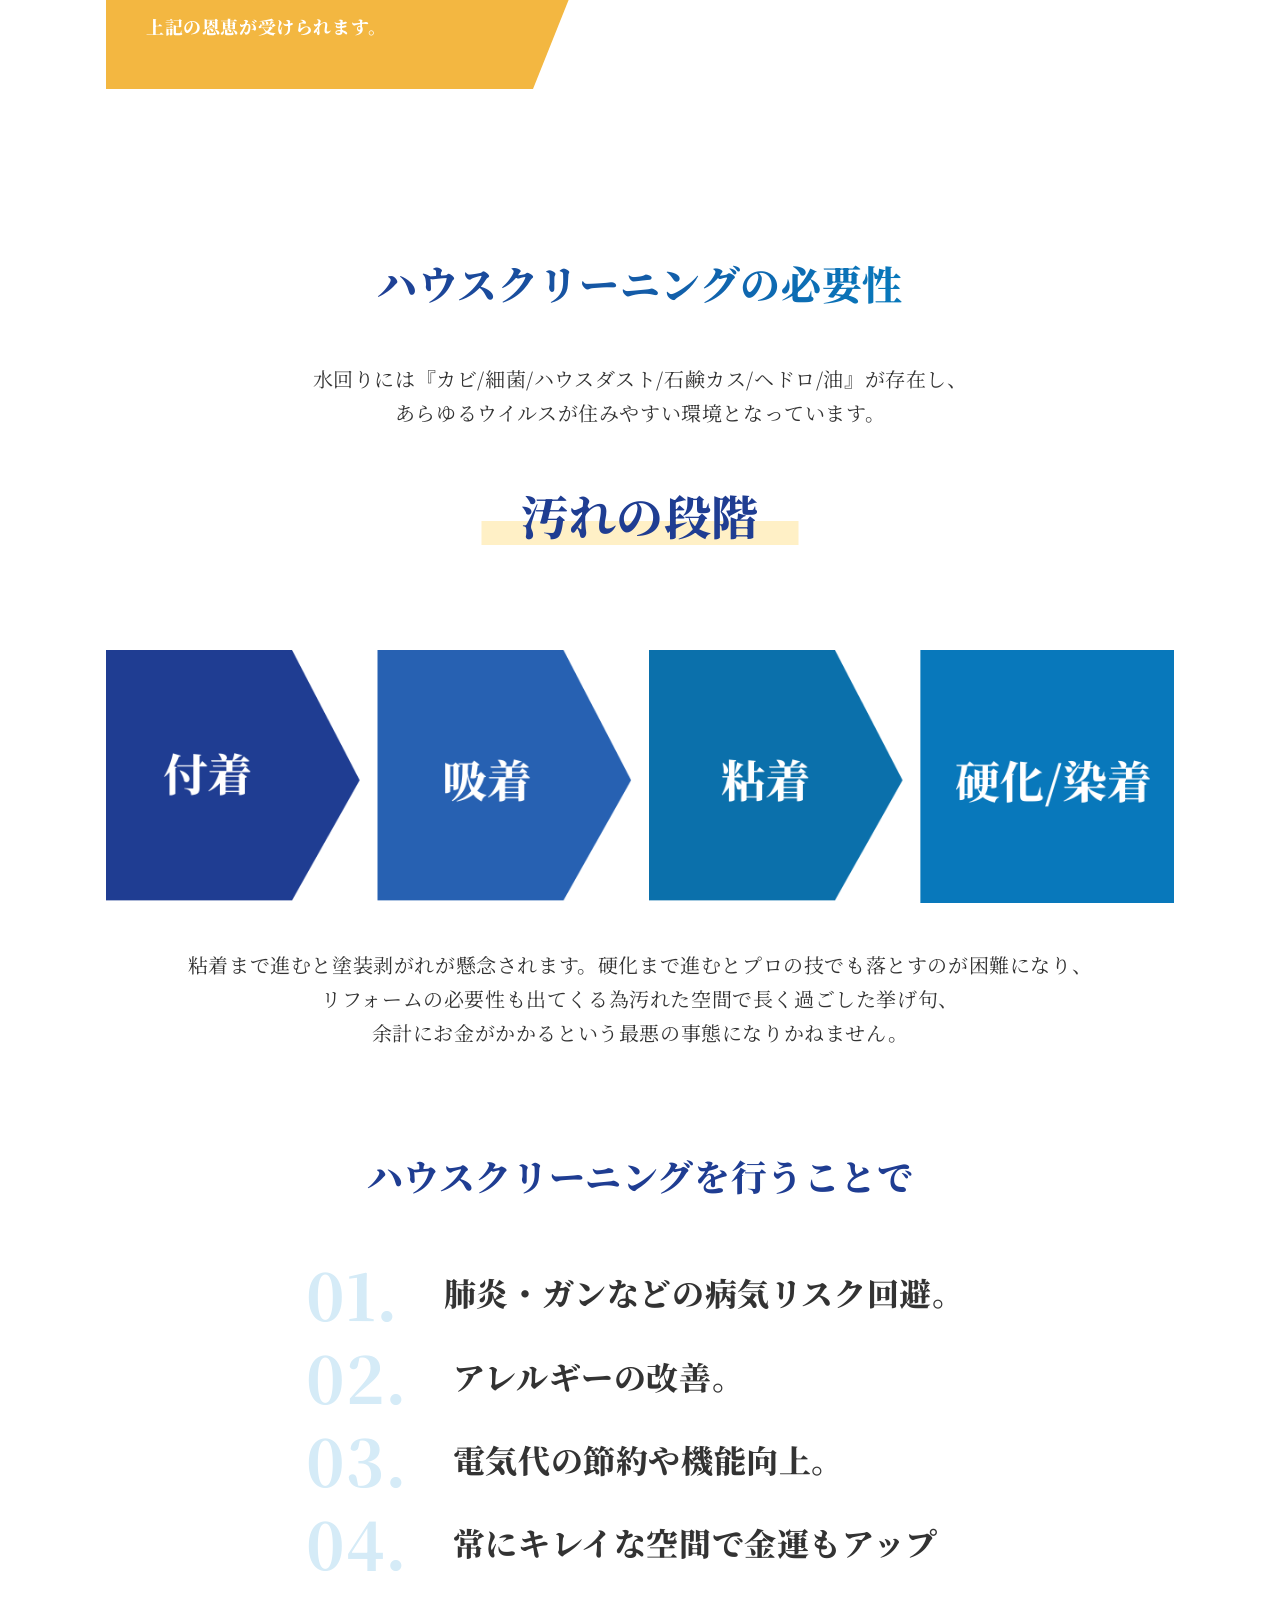
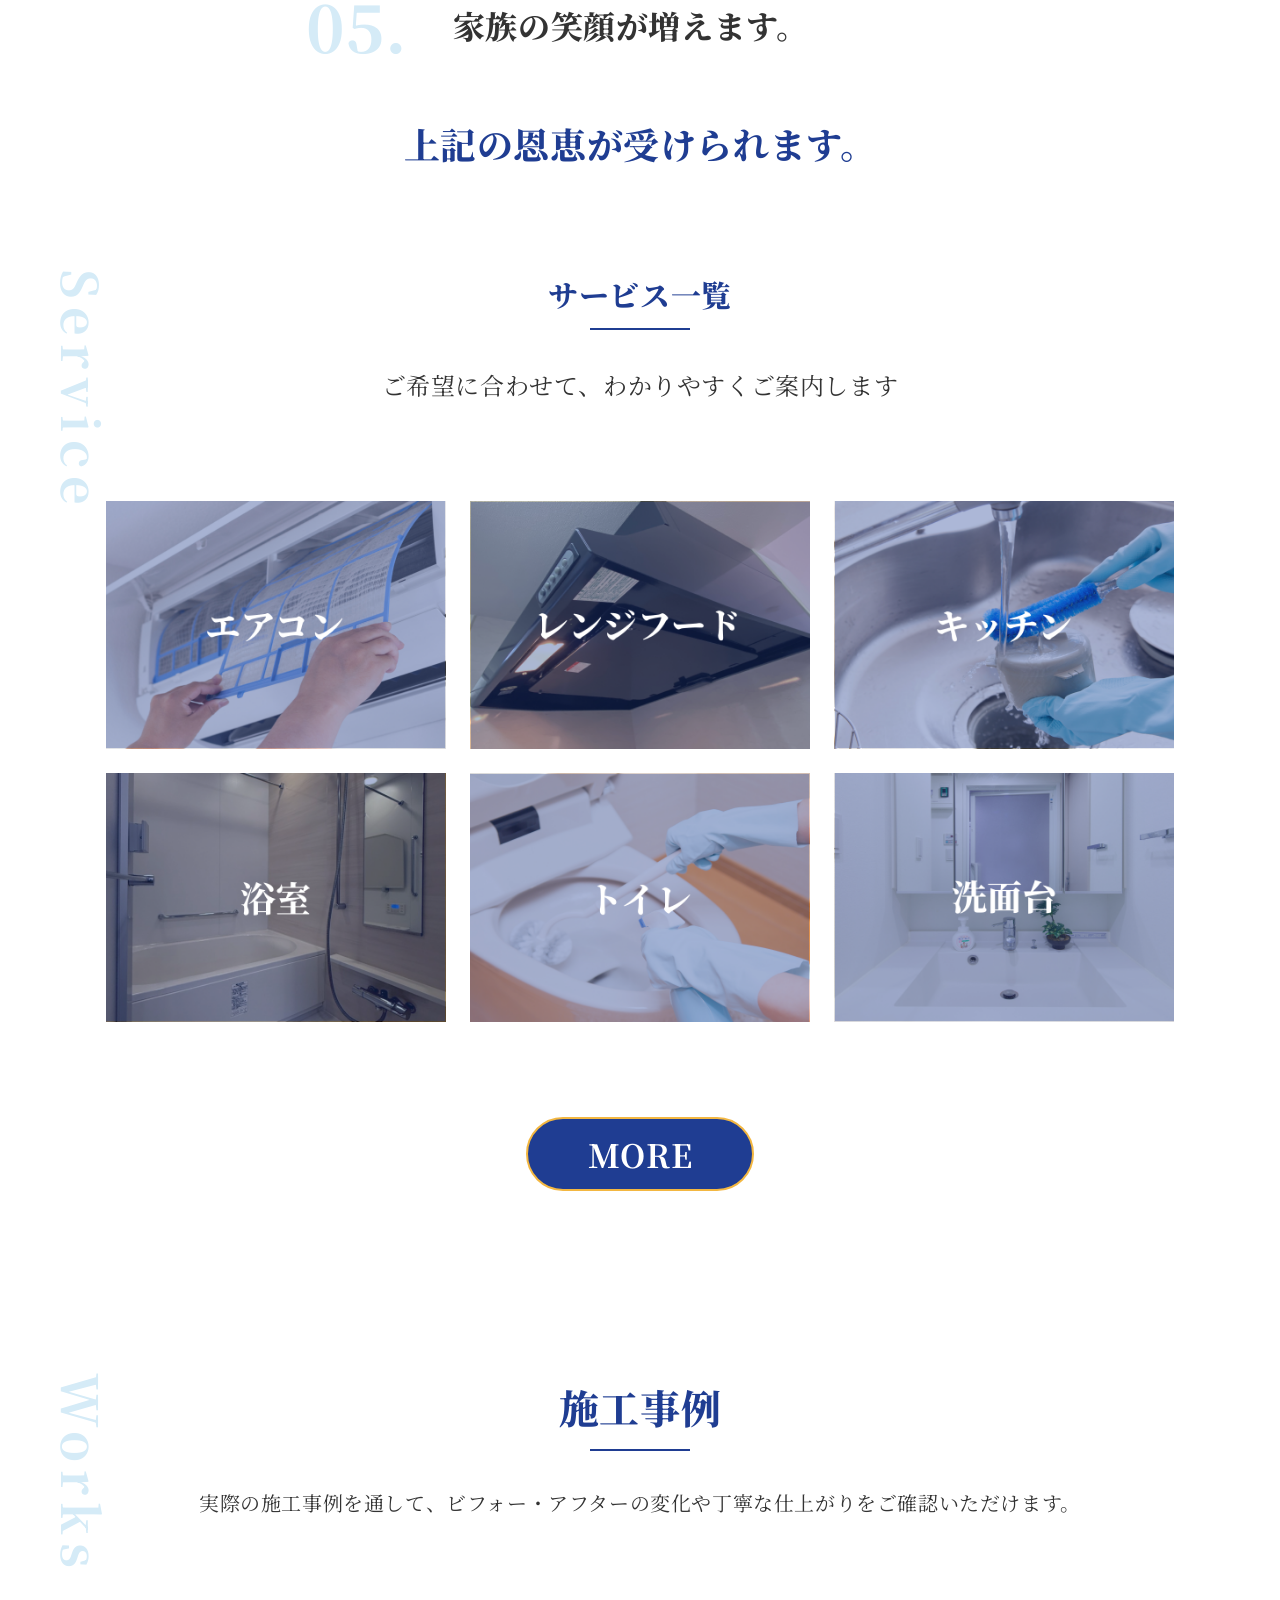
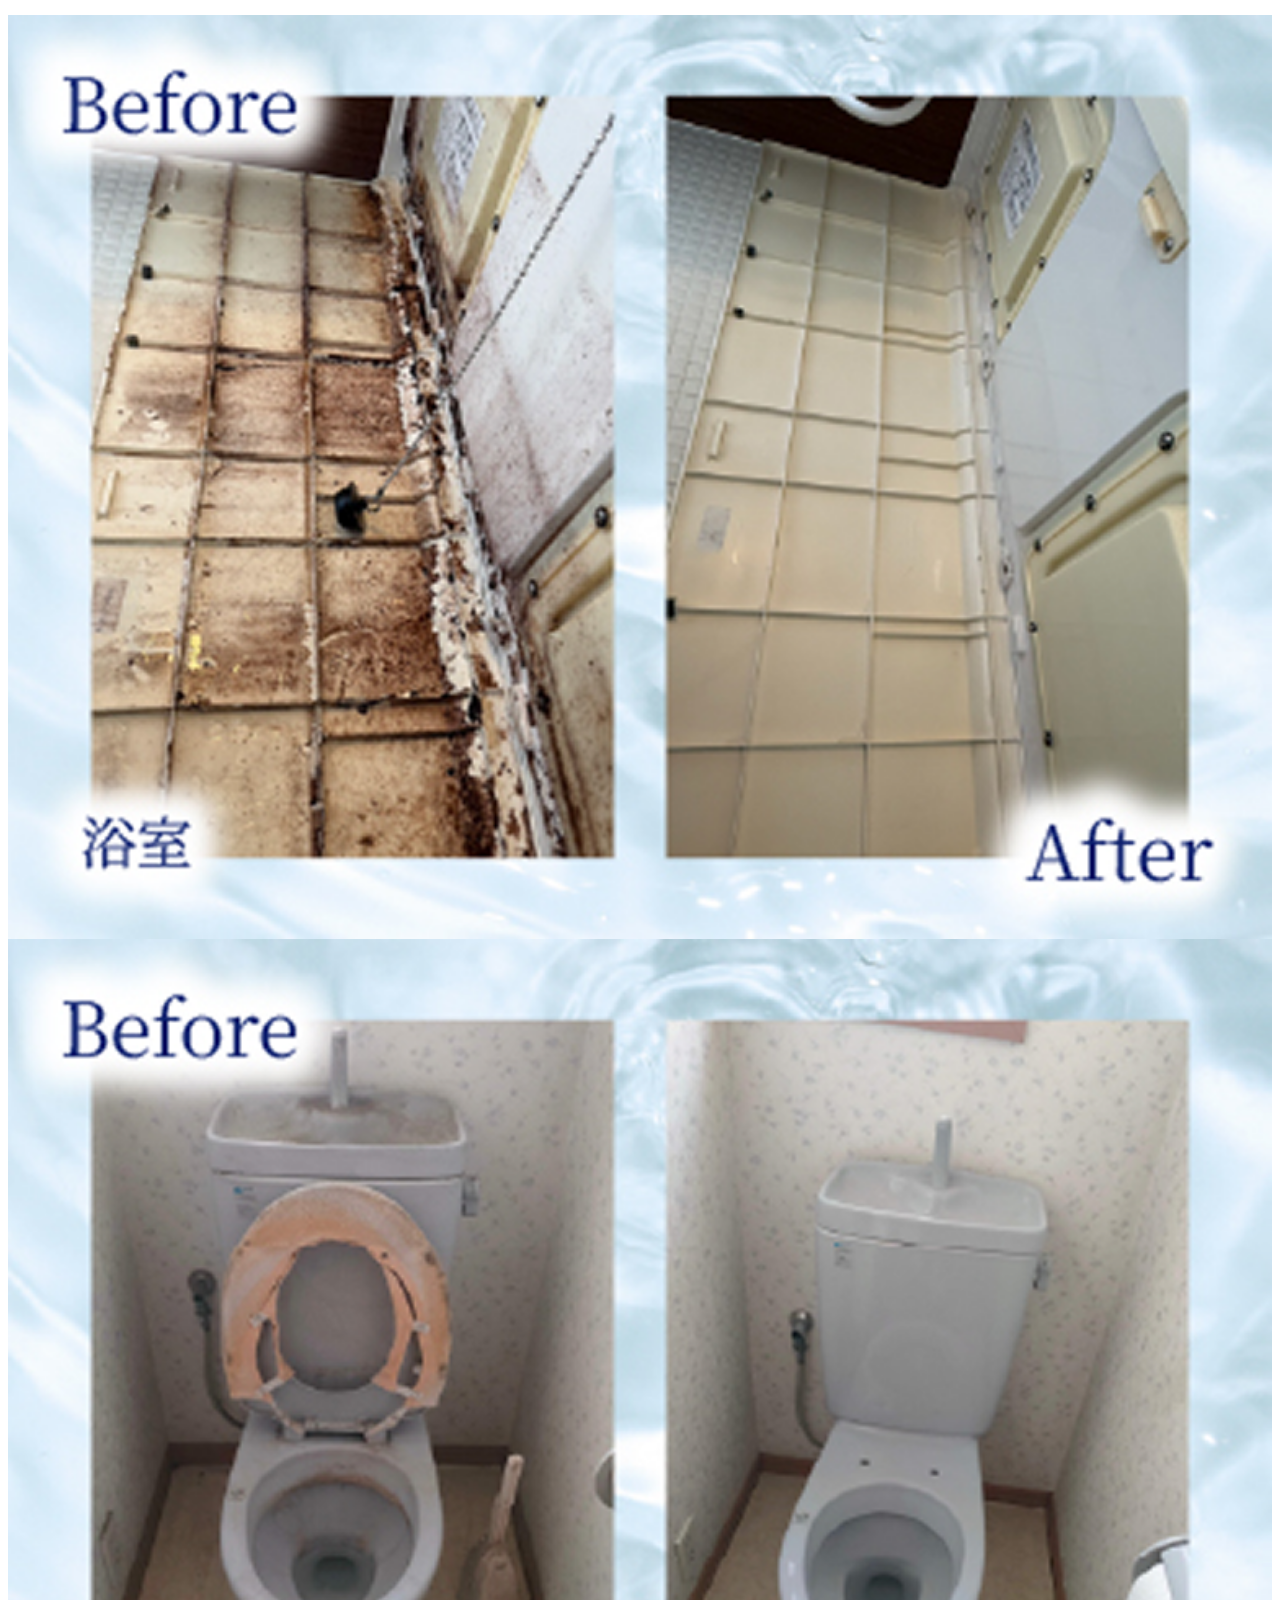
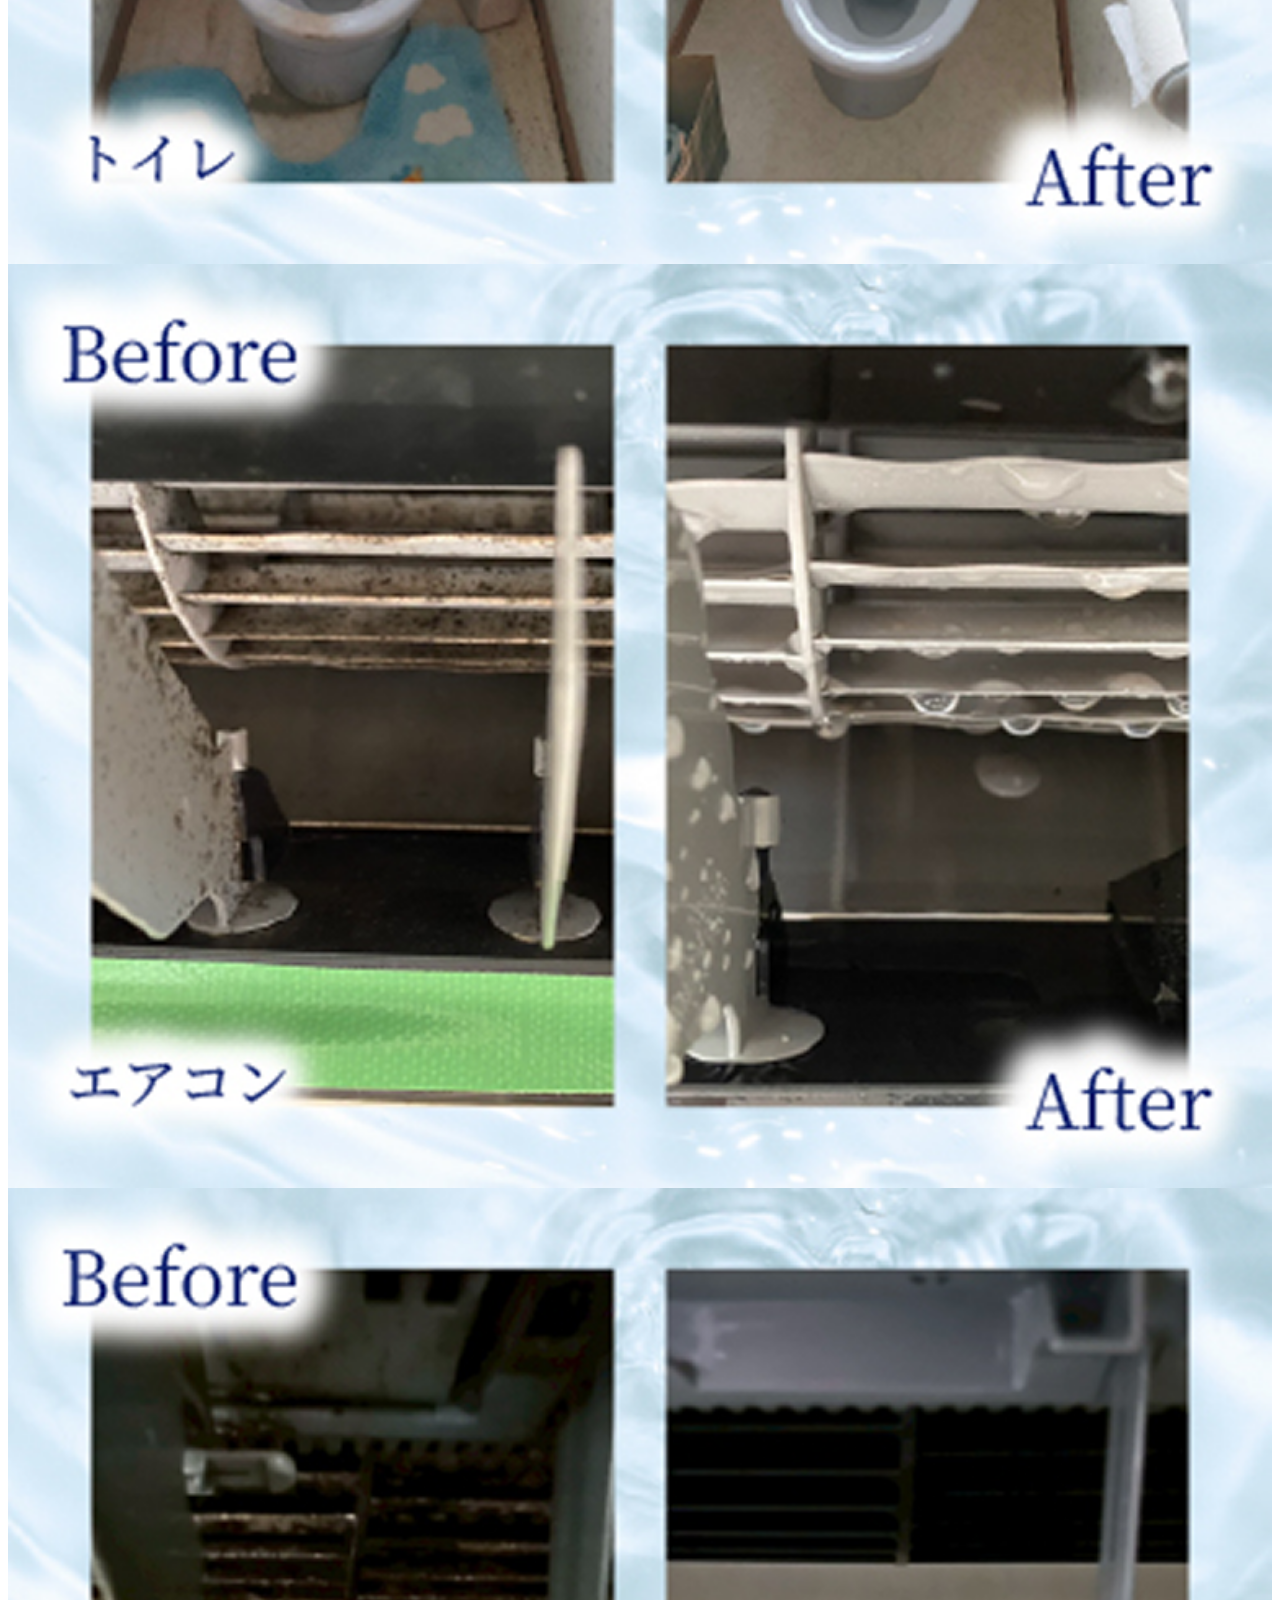
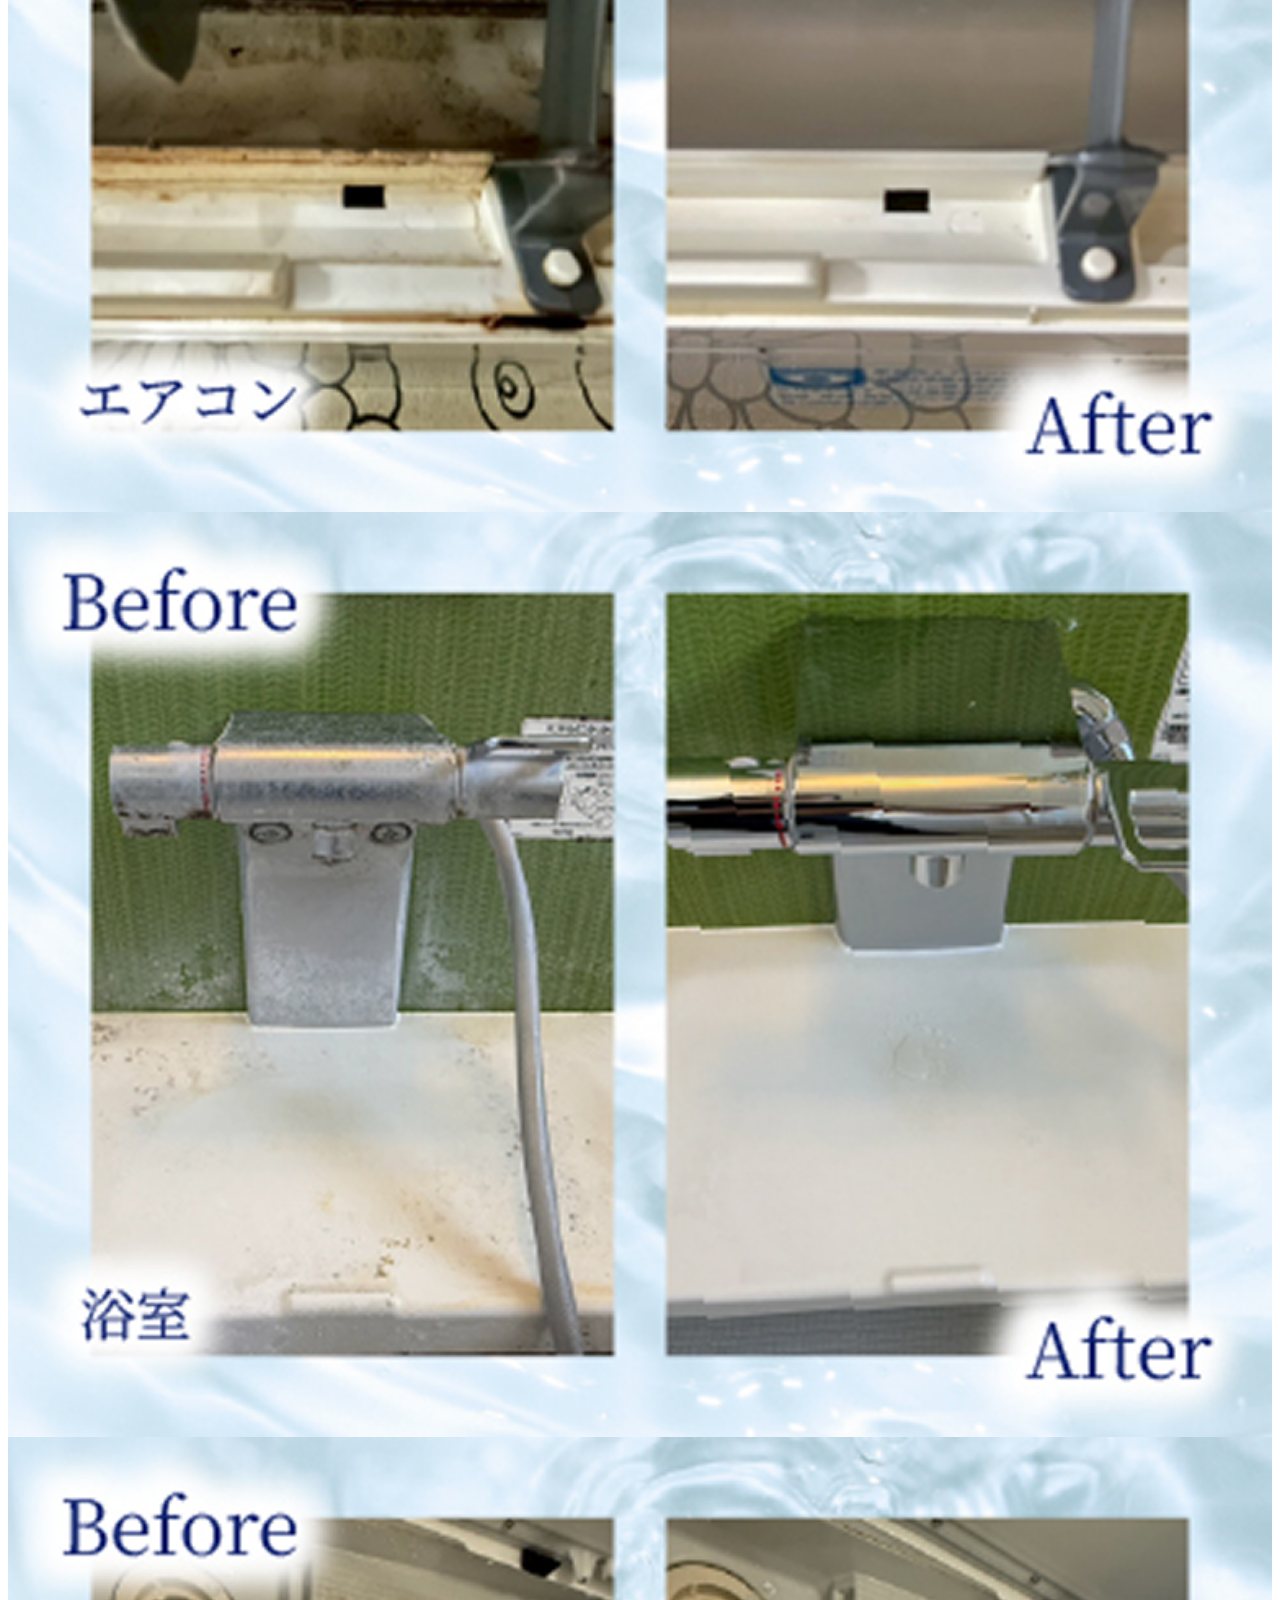
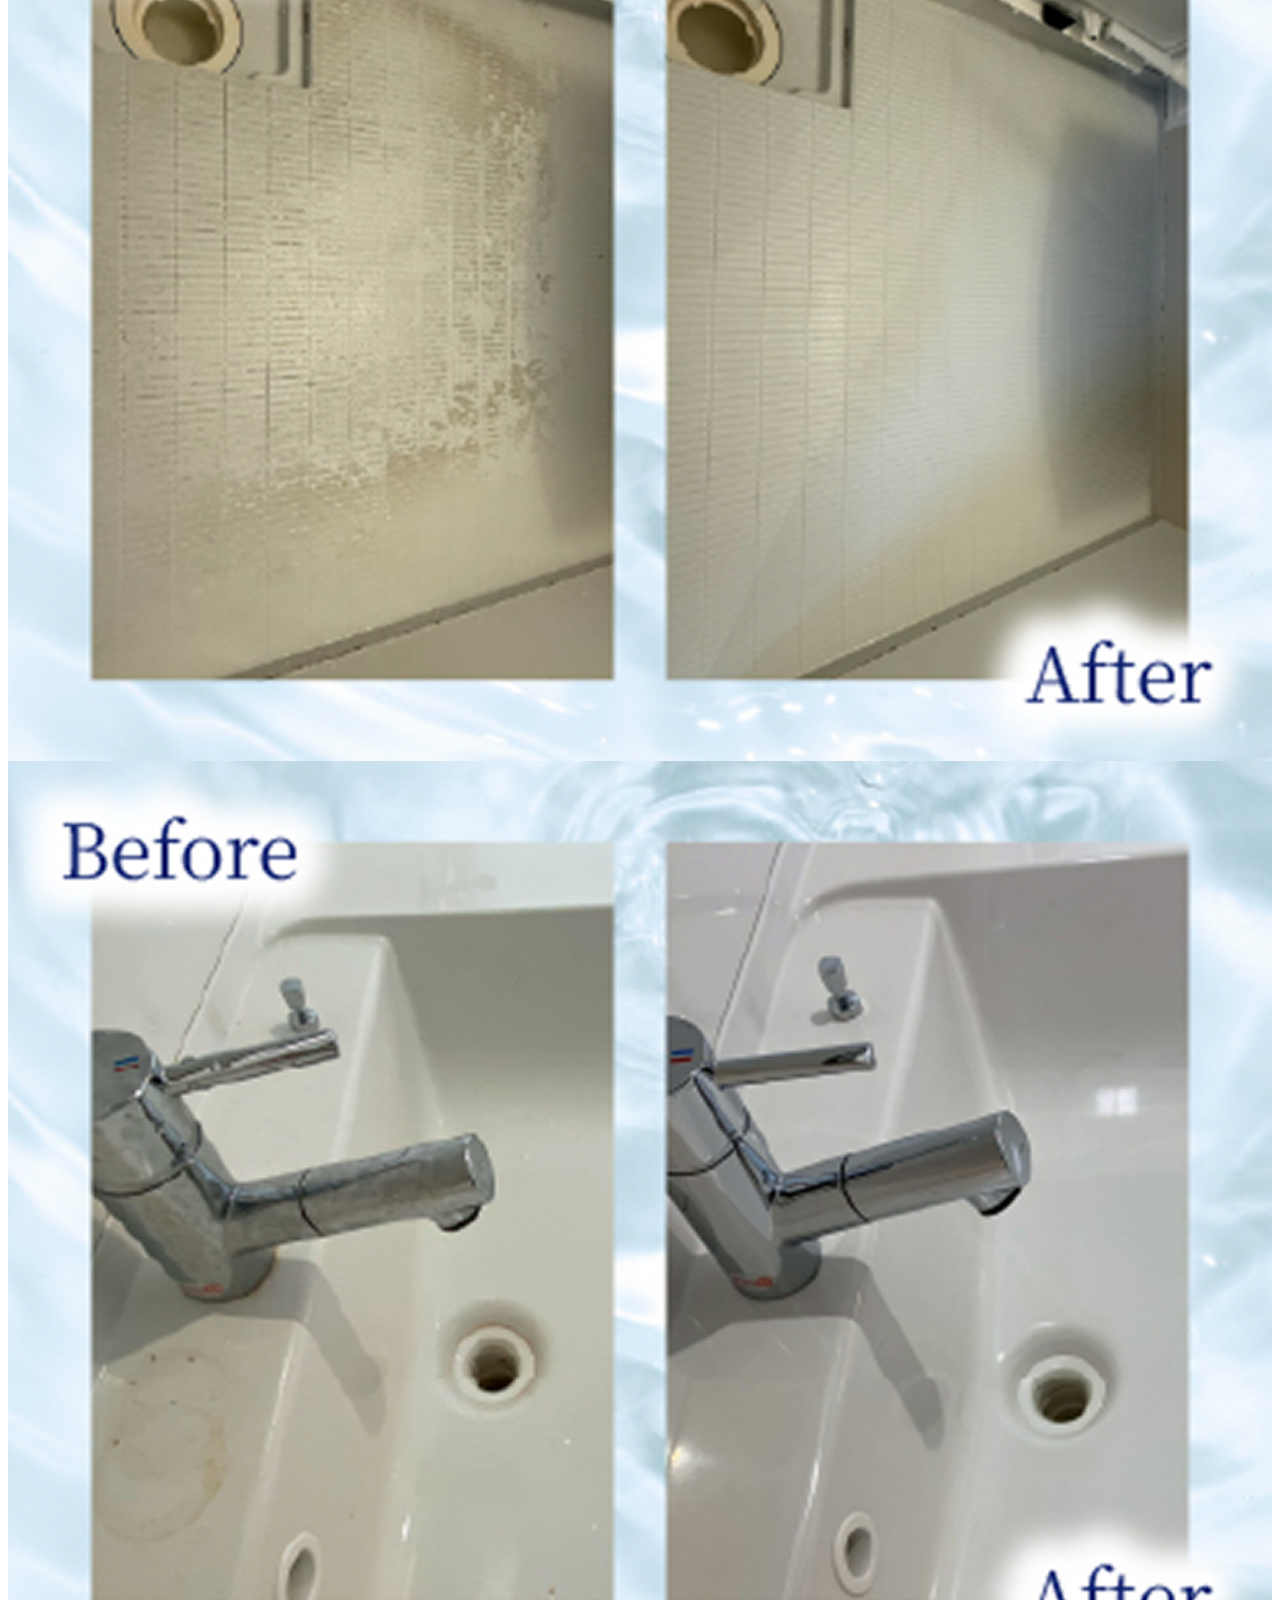
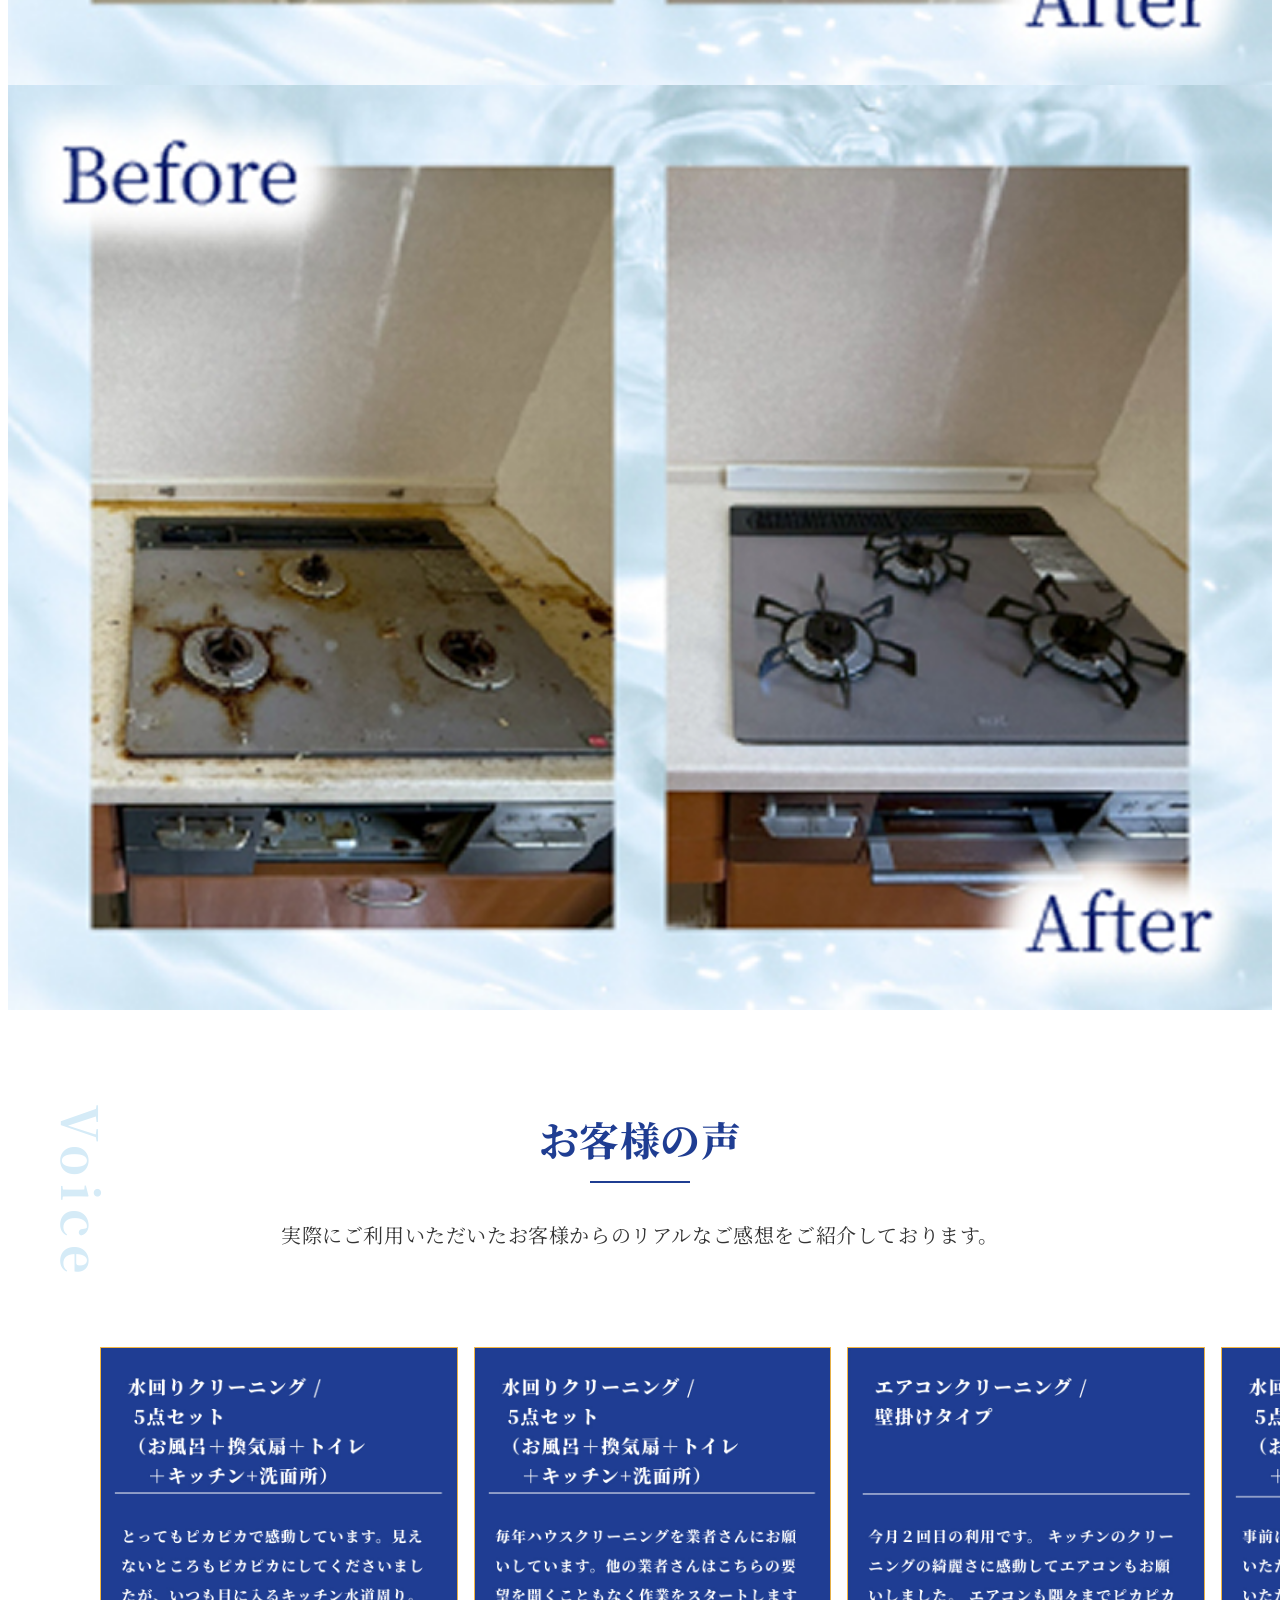
==== commit 67b95628: "修正" ====
--- a/index.html
+++ b/index.html
@@ -20,10 +20,9 @@
     <meta
       property="og:description"
       content="明瞭会計・営業なし。介護資格を持つプロが、清潔で安心な住環境づくりをサポートします。" />
-    <!-- todo (url) -->
-    <meta property="og:url" content="https://" />
-    <!-- todo (url) -->
-    <meta property="og:image" content="https://" />
+
+    <meta property="og:url" content="https://qcnext.sakura.ne.jp/" />
+    <meta property="og:image" content="https://qcnext.sakura.ne.jp/Q&C/img/ogp.jpg" />
     <meta property="og:image:width" content="1200" />
     <meta property="og:image:height" content="630" />
     <meta property="og:locale" content="ja_JP" />
@@ -36,27 +35,21 @@
     <meta
       name="twitter:description"
       content="明瞭会計・営業なし。介護資格を持つプロが、清潔で安心な住環境づくりをサポートします。" />
-    <!-- todo (url) -->
-    <meta name="twitter:image" content="https://" />
+    <meta name="twitter:image" content="https://qcnext.sakura.ne.jp/Q&C/img/ogp.jpg" />
 
     <!-- Canonical URL -->
-    <!-- todo (url) -->
-    <link rel="canonical" href="https://" />
+    <link rel="canonical" href="https://qcnext.sakura.ne.jp/" />
 
     <!-- Favicon & App Icon -->
-    <!-- todo (url) -->
-    <link rel="icon" type="image/png" sizes="32x32" href="https://" />
-    <!-- todo (url) -->
-    <link rel="apple-touch-icon" sizes="180x180" href="https://" />
+    <link rel="icon" type="image/png" sizes="32x32" href="https://qcnext.sakura.ne.jp/Q&C/img/favicon.jpg" />
 
     <!-- 構造化データ（Organization） -->
-    <!-- todo (url) -->
     <script type="application/ld+json">
       {
         "@context": "https://schema.org",
         "@type": "Organization",
         "name": "Q&C next",
-        "url": "https://Q&C.navigator-of-engineering.com/",
+        "url": "https://qcnext.sakura.ne.jp/",
         "description": "さいたま市のハウスクリーニング・生活サポート（介護資格保有）",
         "address": {
           "@type": "PostalAddress",
@@ -140,7 +133,7 @@
     <!-- LINE固定ボタン（SP only） -->
     <div class="fixed-btns">
       <a href="tel:080-7700-0661" class="fixed-btns__tel">電話予約</a>
-      <a href="https://line.me/~" target="_blank" class="fixed-btns__line">LINE予約</a>
+      <a href="https://lin.ee/ukVvMf1y" target="_blank" class="fixed-btns__line">LINE予約</a>
     </div>
 
 
@@ -171,7 +164,7 @@
         <span class="side-text">Concept</span>
         <div class="wrapper">
           <h2>高齢者の方へ安全なサービスを誠実に届けたい</h2>
-          pQ&Cnextは、さいたま市を中心に、ハウスクリーニングと生活サポートを行っています。<br />
+          Q&Cnextは、さいたま市を中心に、ハウスクリーニングと生活サポートを行っています。<br />
           生活環境に蓄積された汚れは『呼吸器系の病気/アレルギー症状悪化/害虫の発生』など<br />
           健康被害や様々なリスクの原因となります。<br />
           私たちは、明瞭会計・営業活動一切禁止を念頭に清潔で安心して過ごせる環境づくりをサポートします。<br />
--- a/css/style.css
+++ b/css/style.css
@@ -241,7 +241,7 @@
   top: 0;
   right: 0;
   cursor: pointer;
-  z-index: 100;
+  z-index: 1000;
 }
 .header .toggle {
   width: 44px;
@@ -277,7 +277,7 @@
   transition: transform 0.4s ease;
   display: flex;
   flex-direction: column;
-  justify-content: center;
+  justify-content: flex-start;
   padding: 60px 40px;
   z-index: 150;
 }
@@ -522,12 +522,8 @@
 }
 @media (max-width: 430px) {
   #top .fv .left .list {
-    grid-template-columns: repeat(2, 1fr);
-  }
-}
-@media (max-width: 430px) {
-  #top .fv .left .list {
     width: 250px;
+    gap: 10px;
     margin-left: 0;
     margin-inline: auto;
   }
@@ -553,9 +549,9 @@
 }
 @media (max-width: 430px) {
   #top .fv .left .list .item {
-    width: 100px;
-    height: 100px;
-    font-size: 1.6rem;
+    width: 70px;
+    height: 70px;
+    font-size: 1.4rem;
   }
 }
 #top .concept {
@@ -1014,7 +1010,7 @@
 }
 
 .service-page .mainvisual {
-  background-image: url(../img/company-page-bg.jpg);
+  background-image: url(../img/service-bg.jpg);
   background-position: center;
   background-size: cover;
   padding: 24px 95px;
@@ -1638,6 +1634,11 @@
   border: 2px solid rgb(243, 183, 65);
   padding: 16px;
 }
+@media (max-width: 430px) {
+  .fixed-btns__tel {
+    font-size: 2rem;
+  }
+}
 .fixed-btns__line {
   flex: 1;
   font-size: 2.4rem;
@@ -1648,4 +1649,9 @@
   text-decoration: none;
   border: 2px solid #ffffff;
   padding: 16px;
+}
+@media (max-width: 430px) {
+  .fixed-btns__line {
+    font-size: 2rem;
+  }
 }/*# sourceMappingURL=style.css.map */
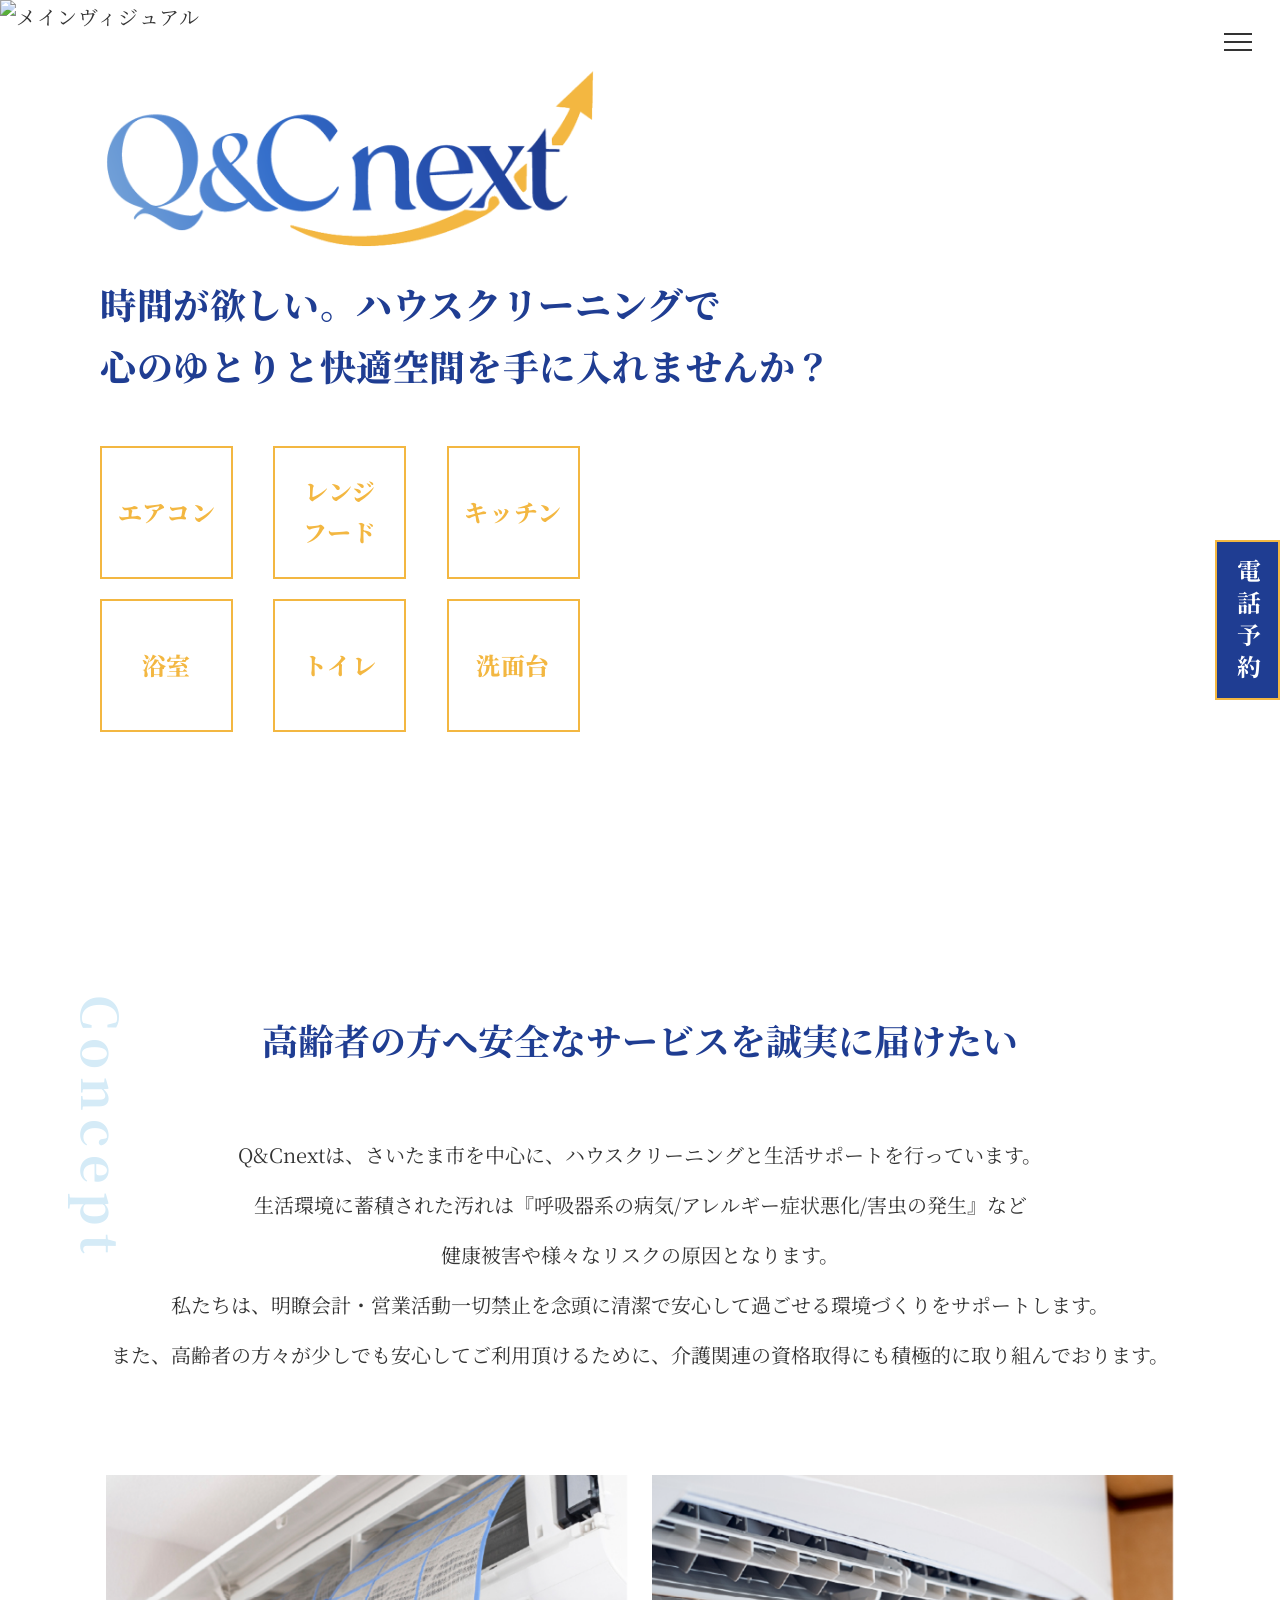
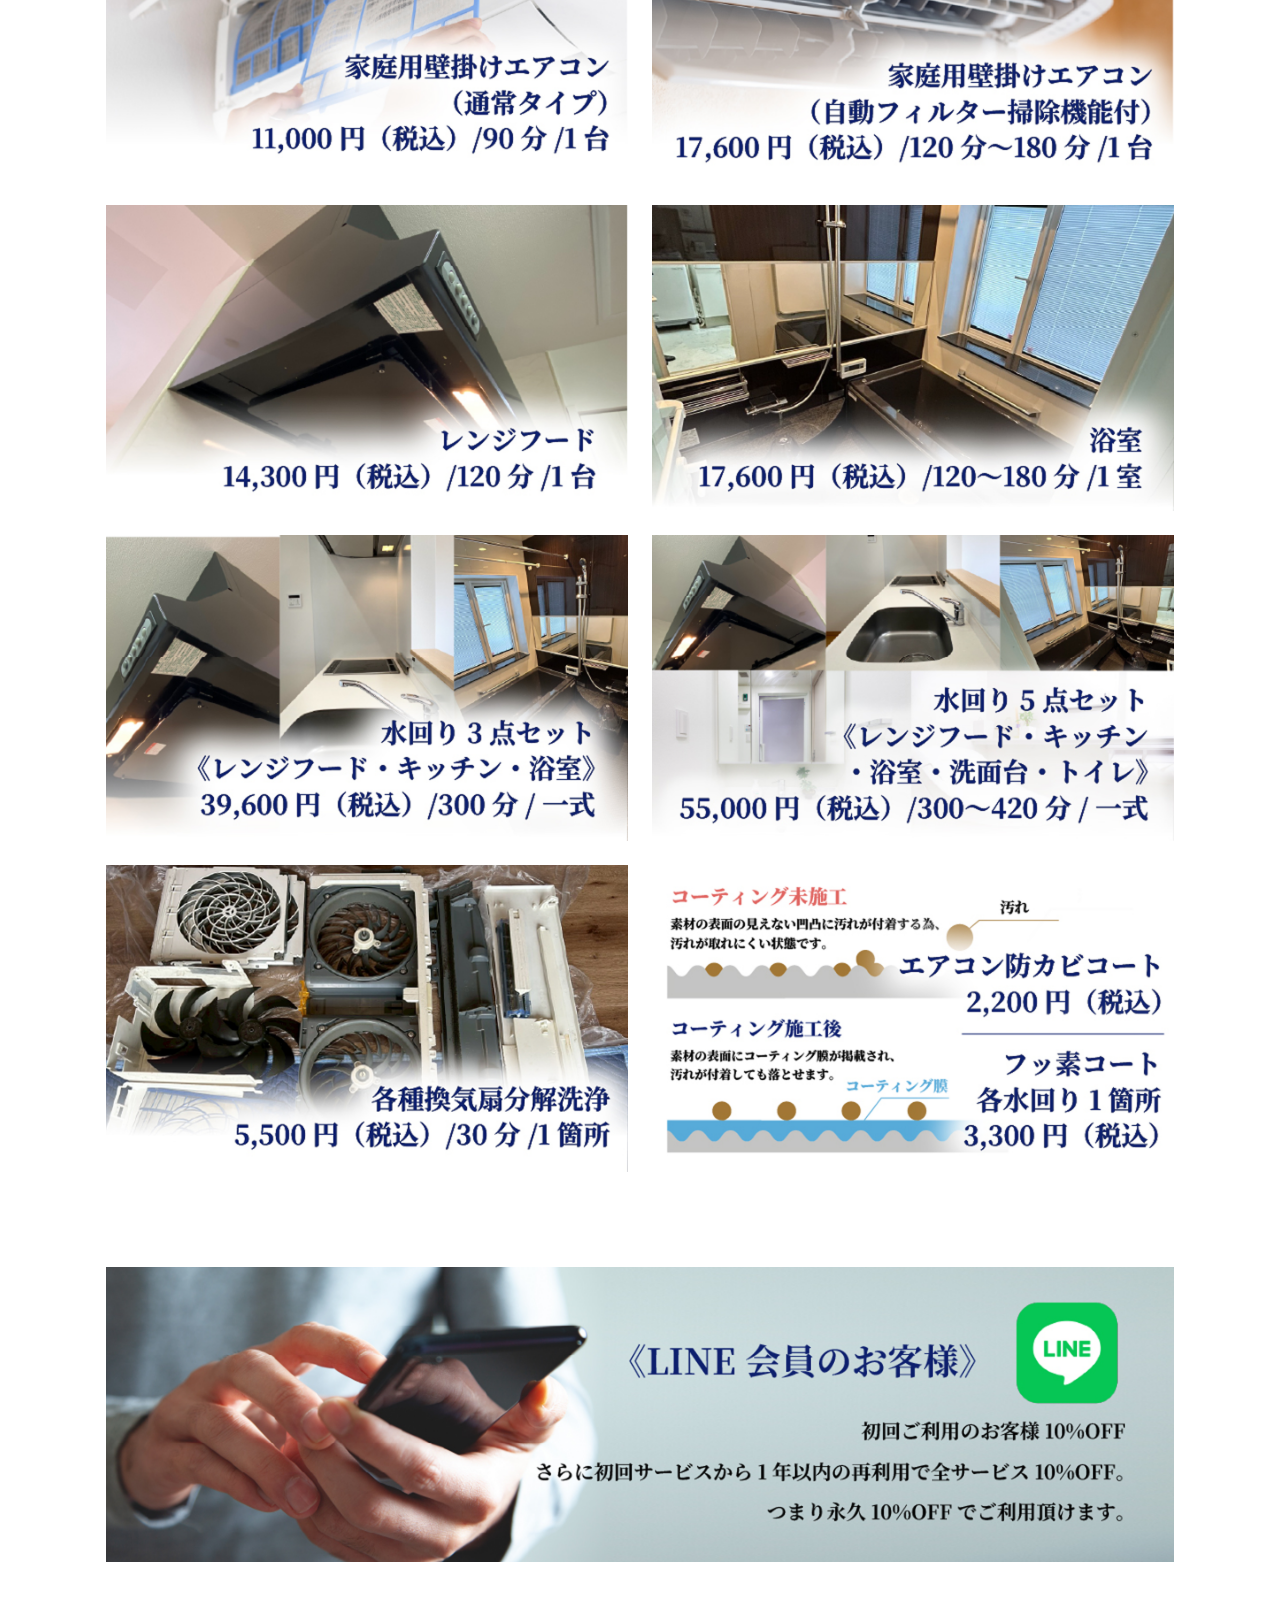
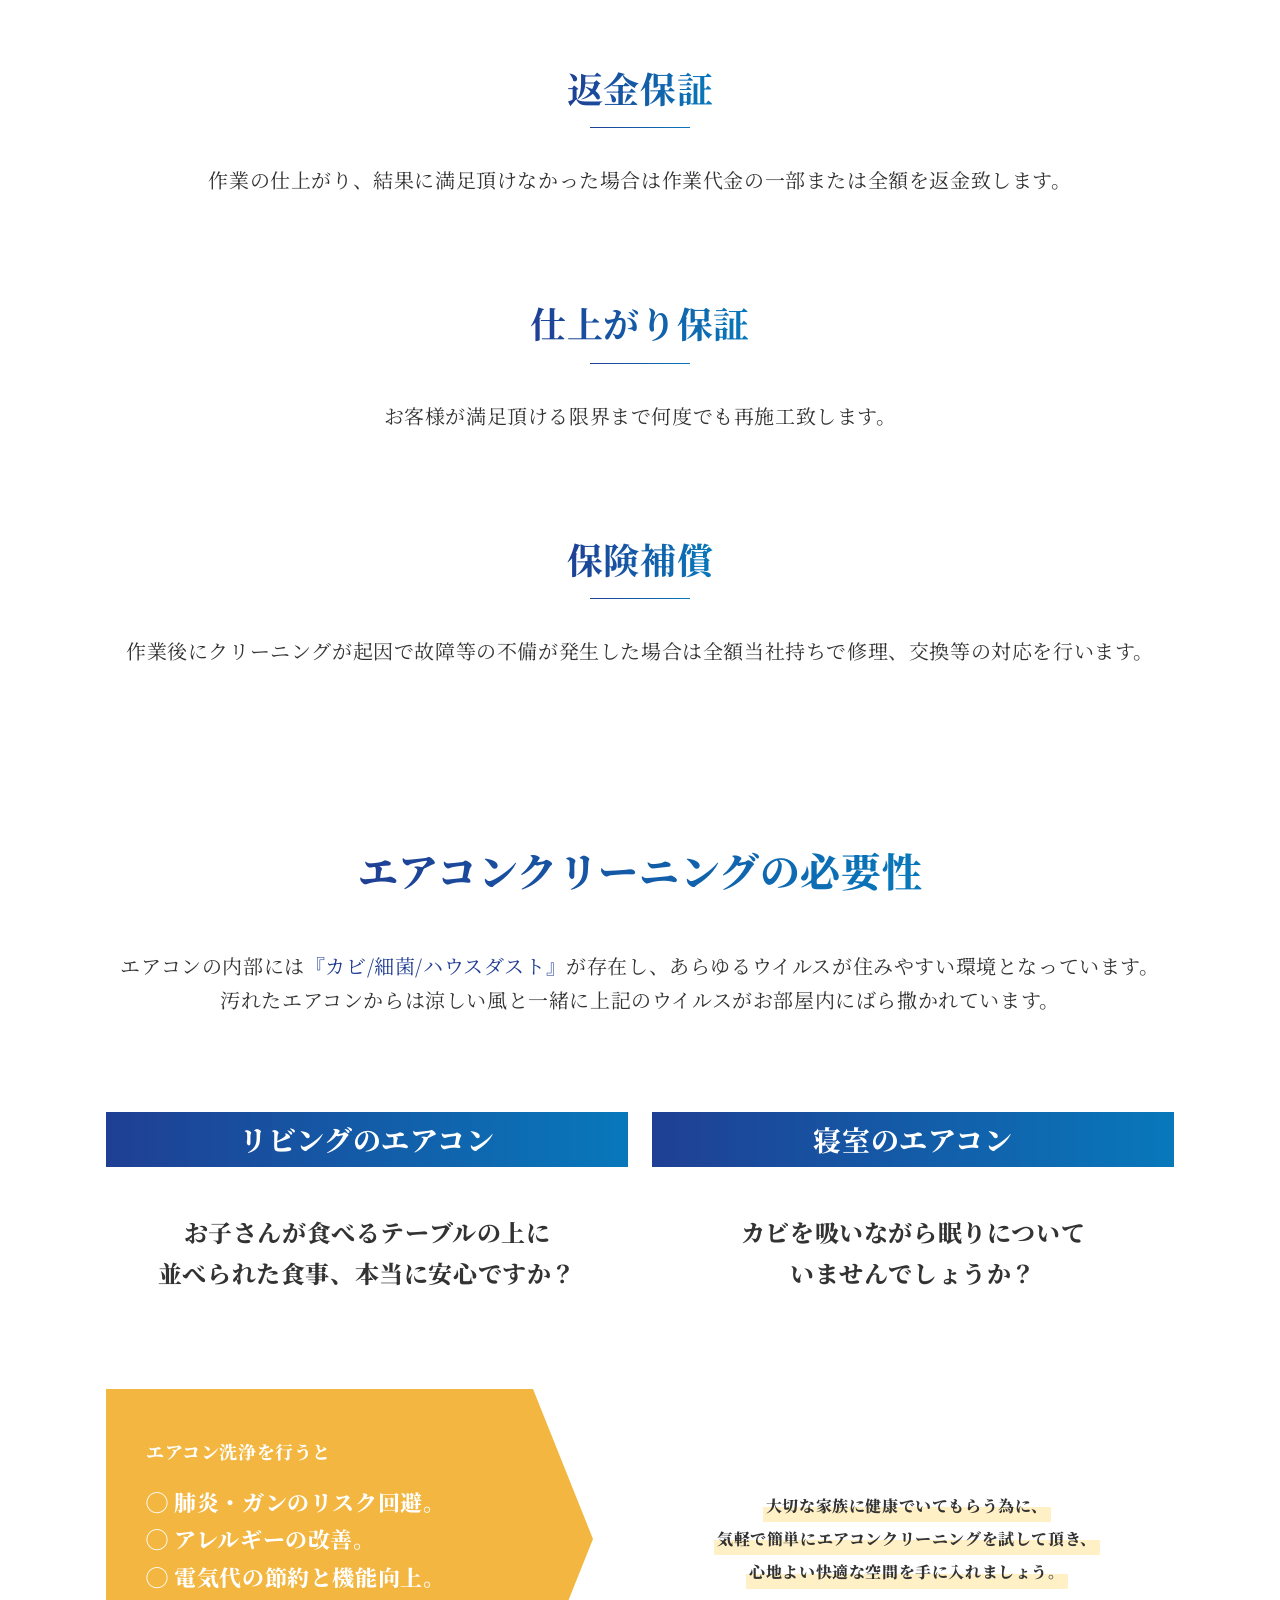
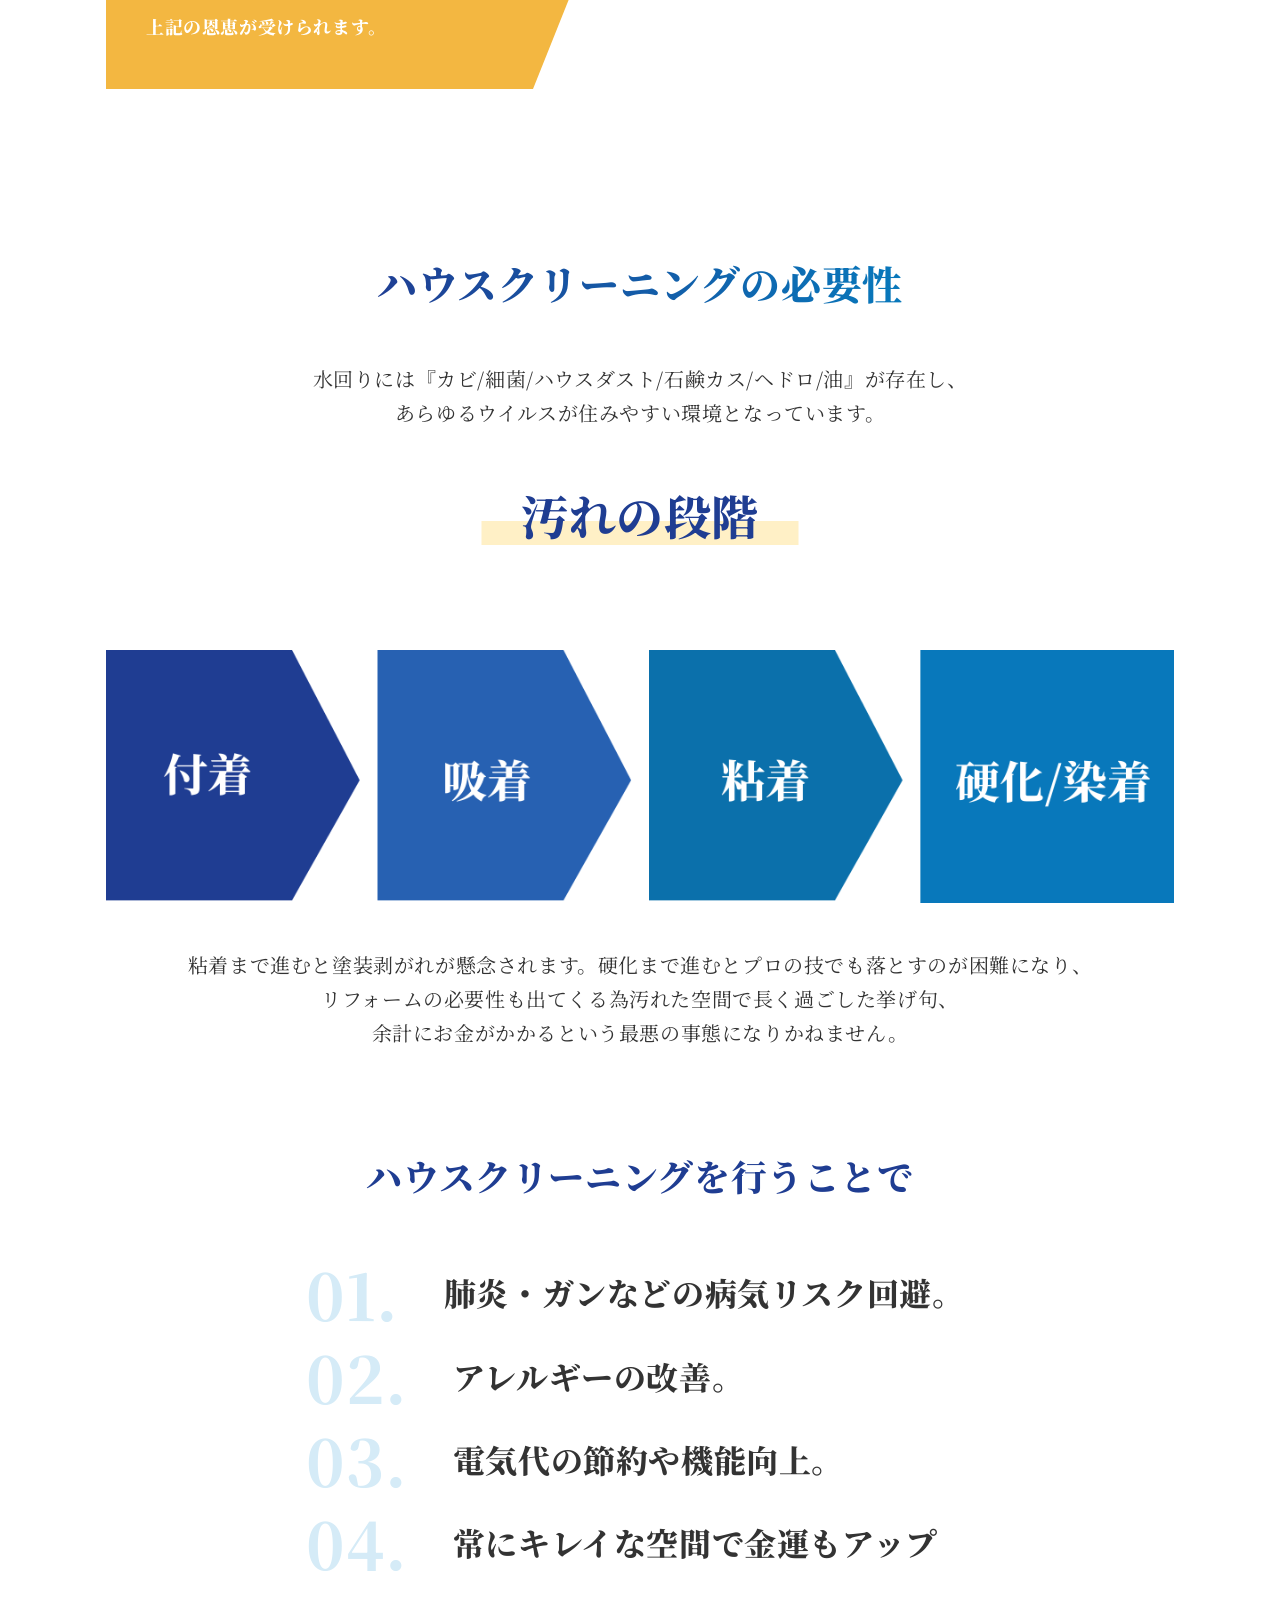
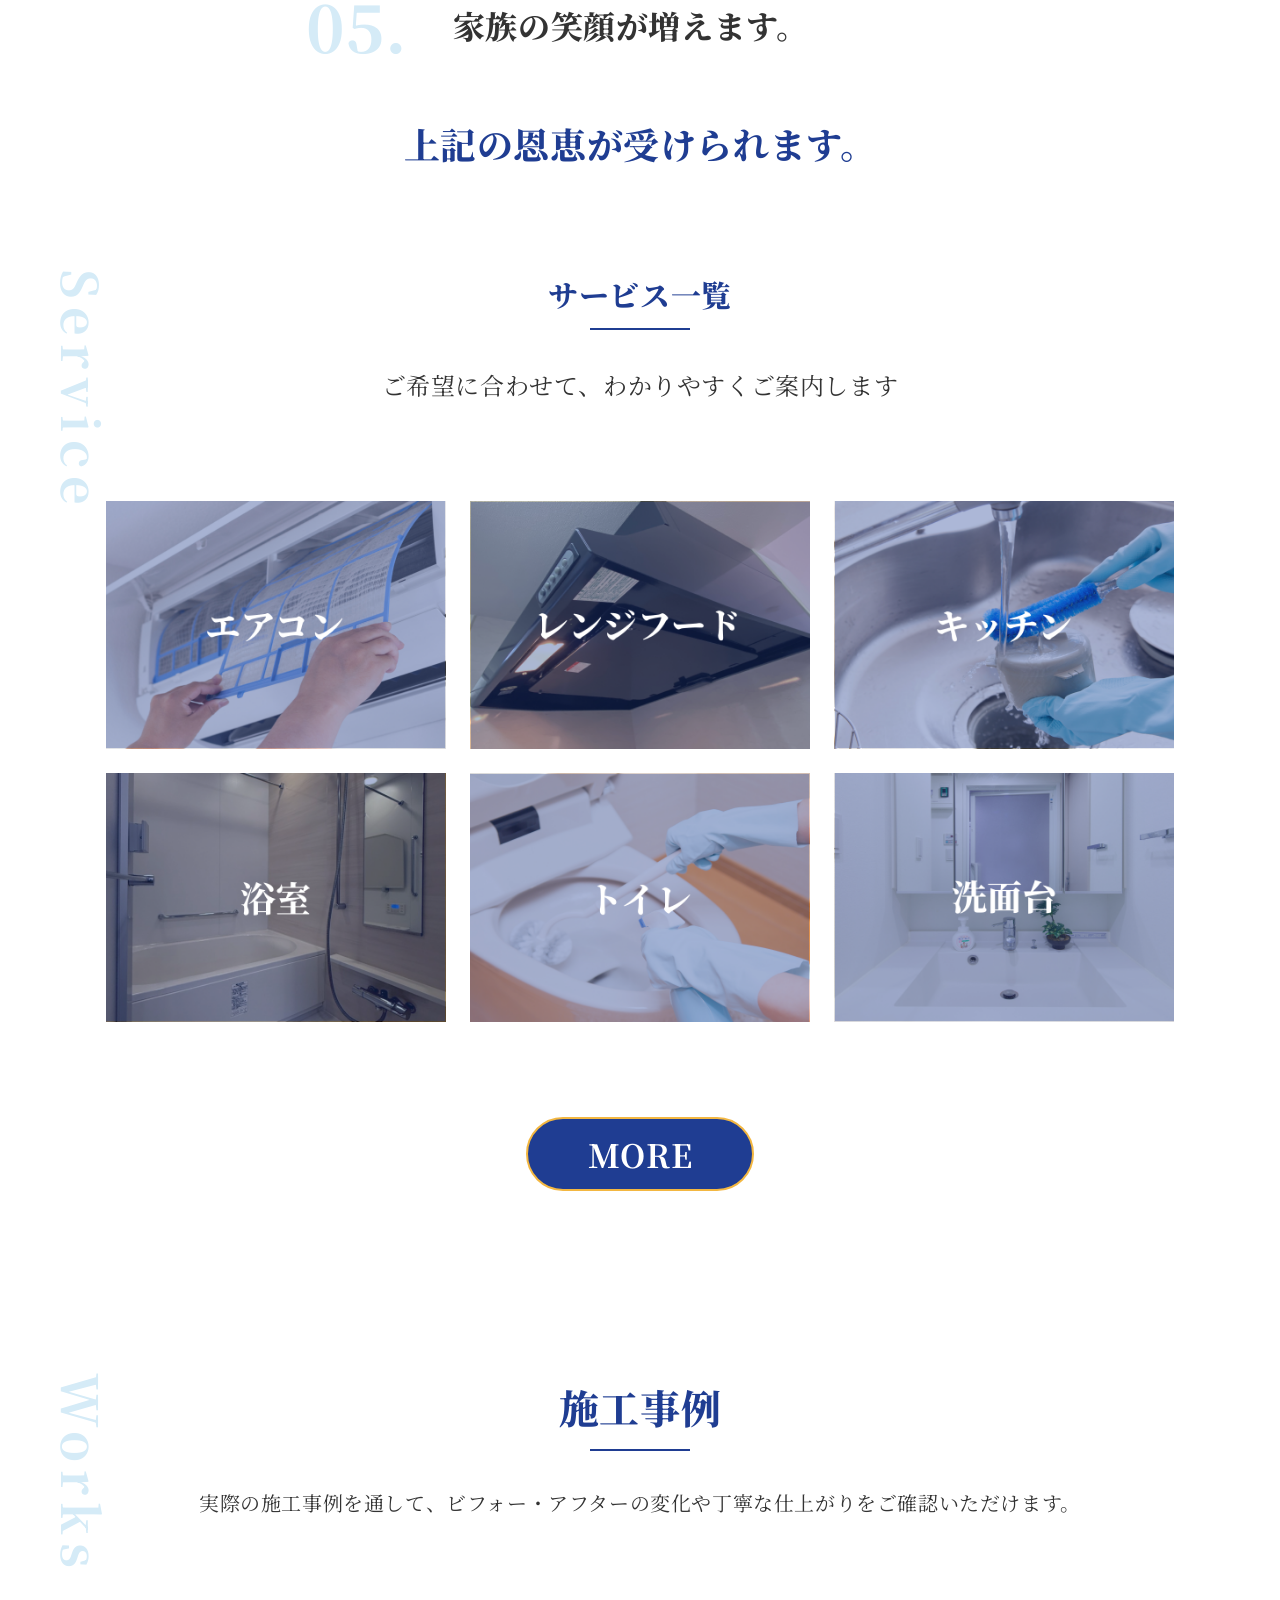
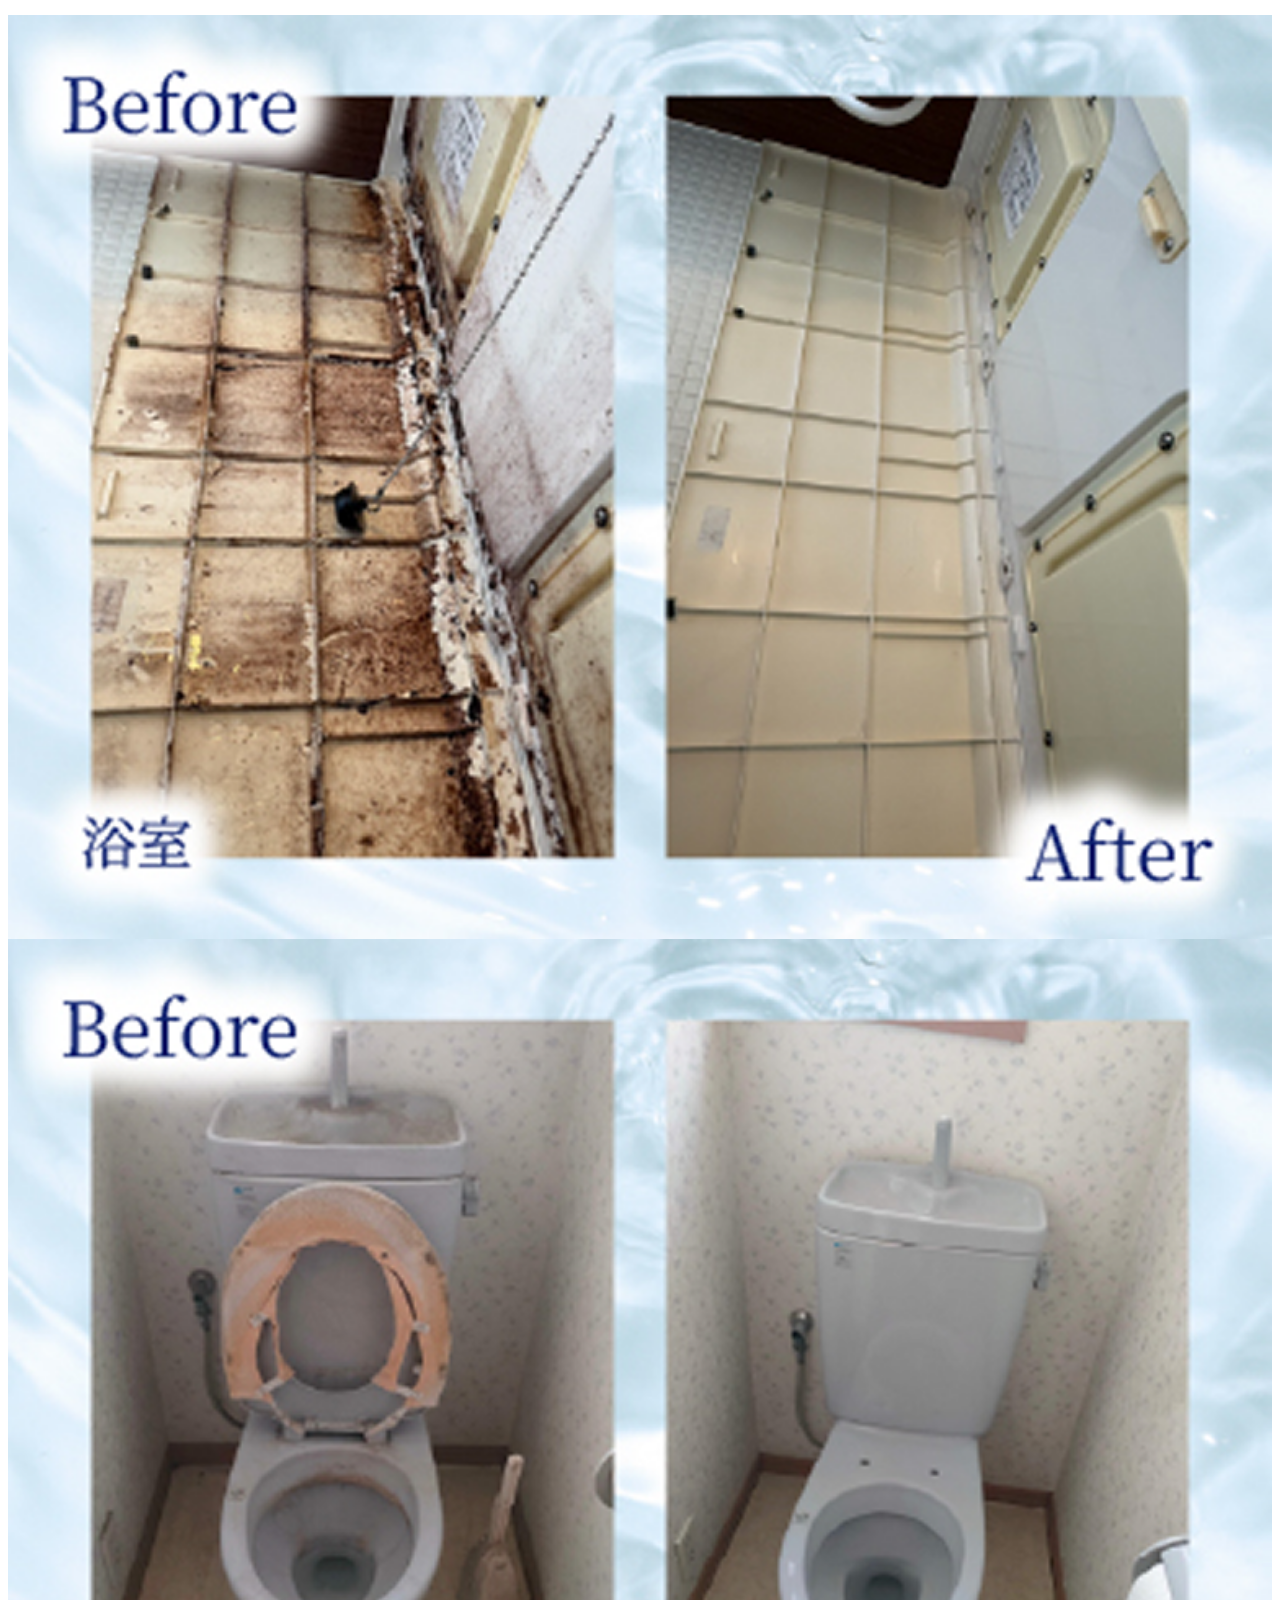
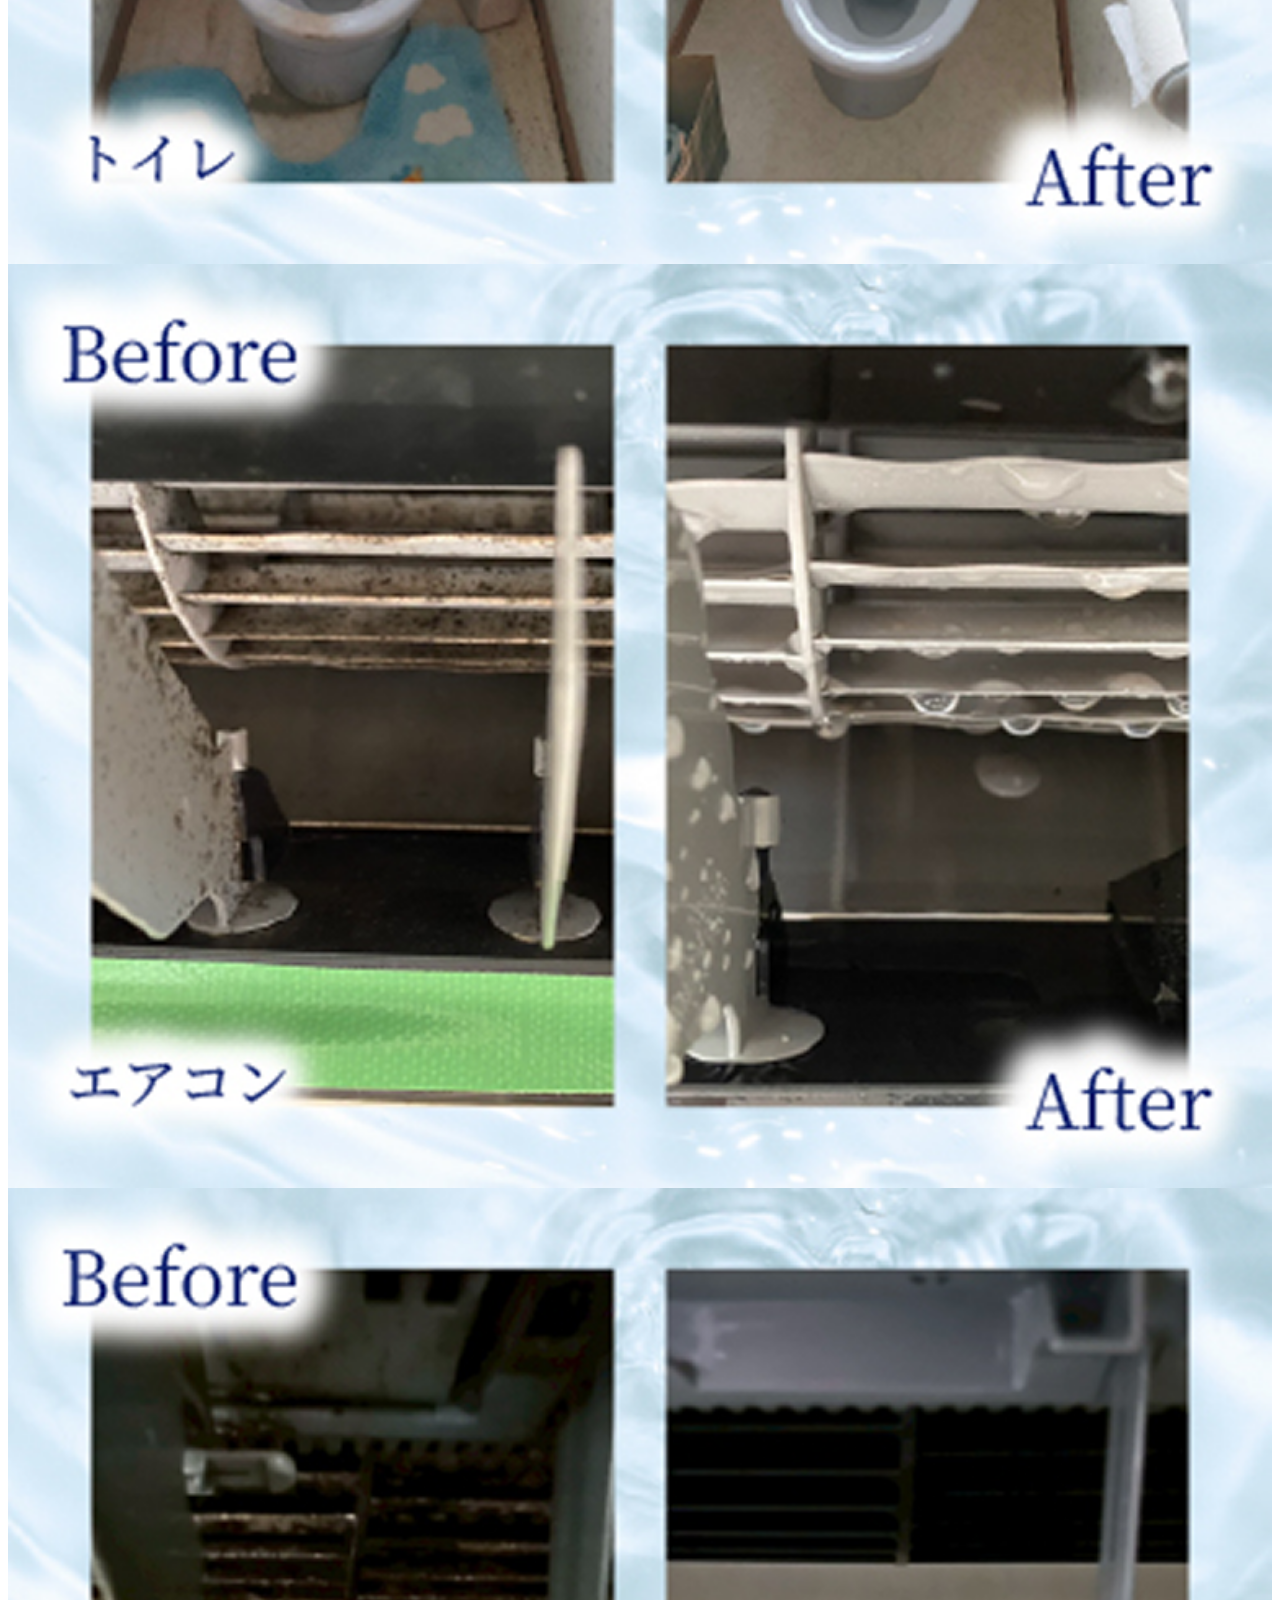
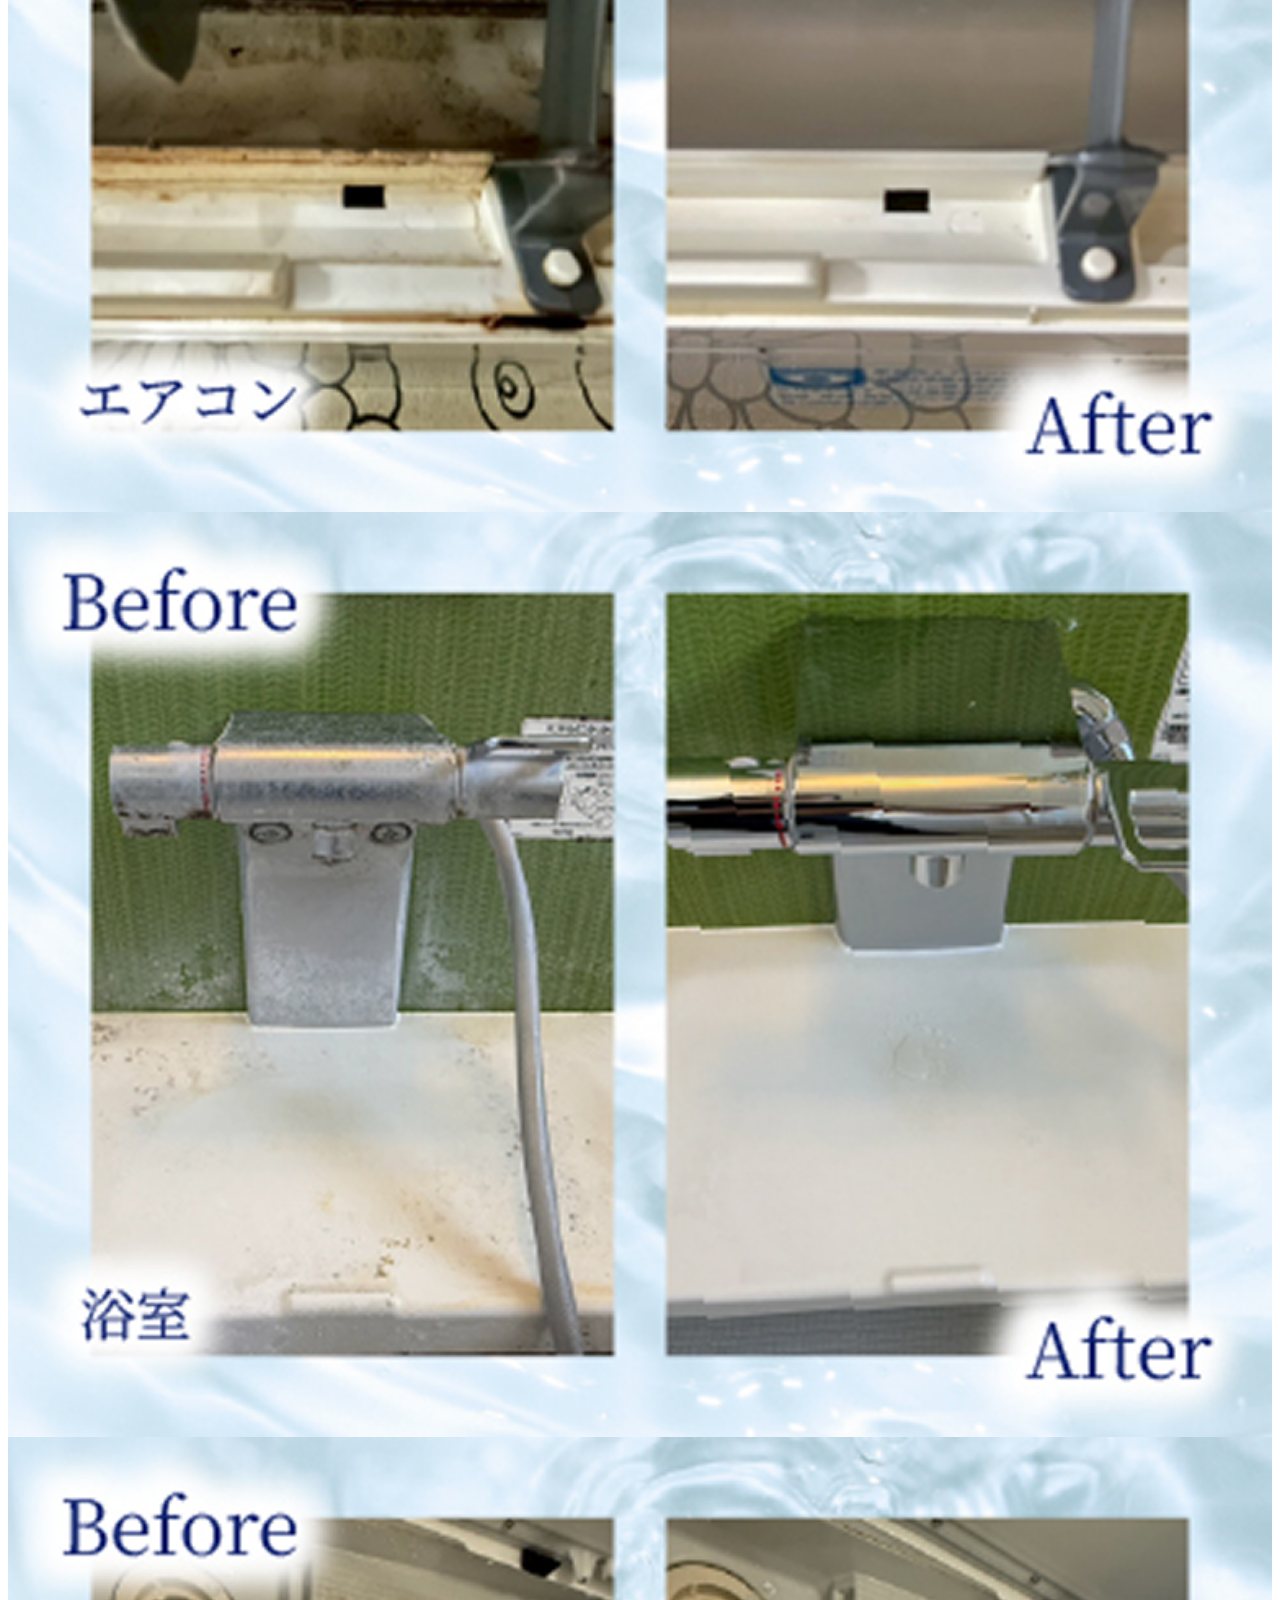
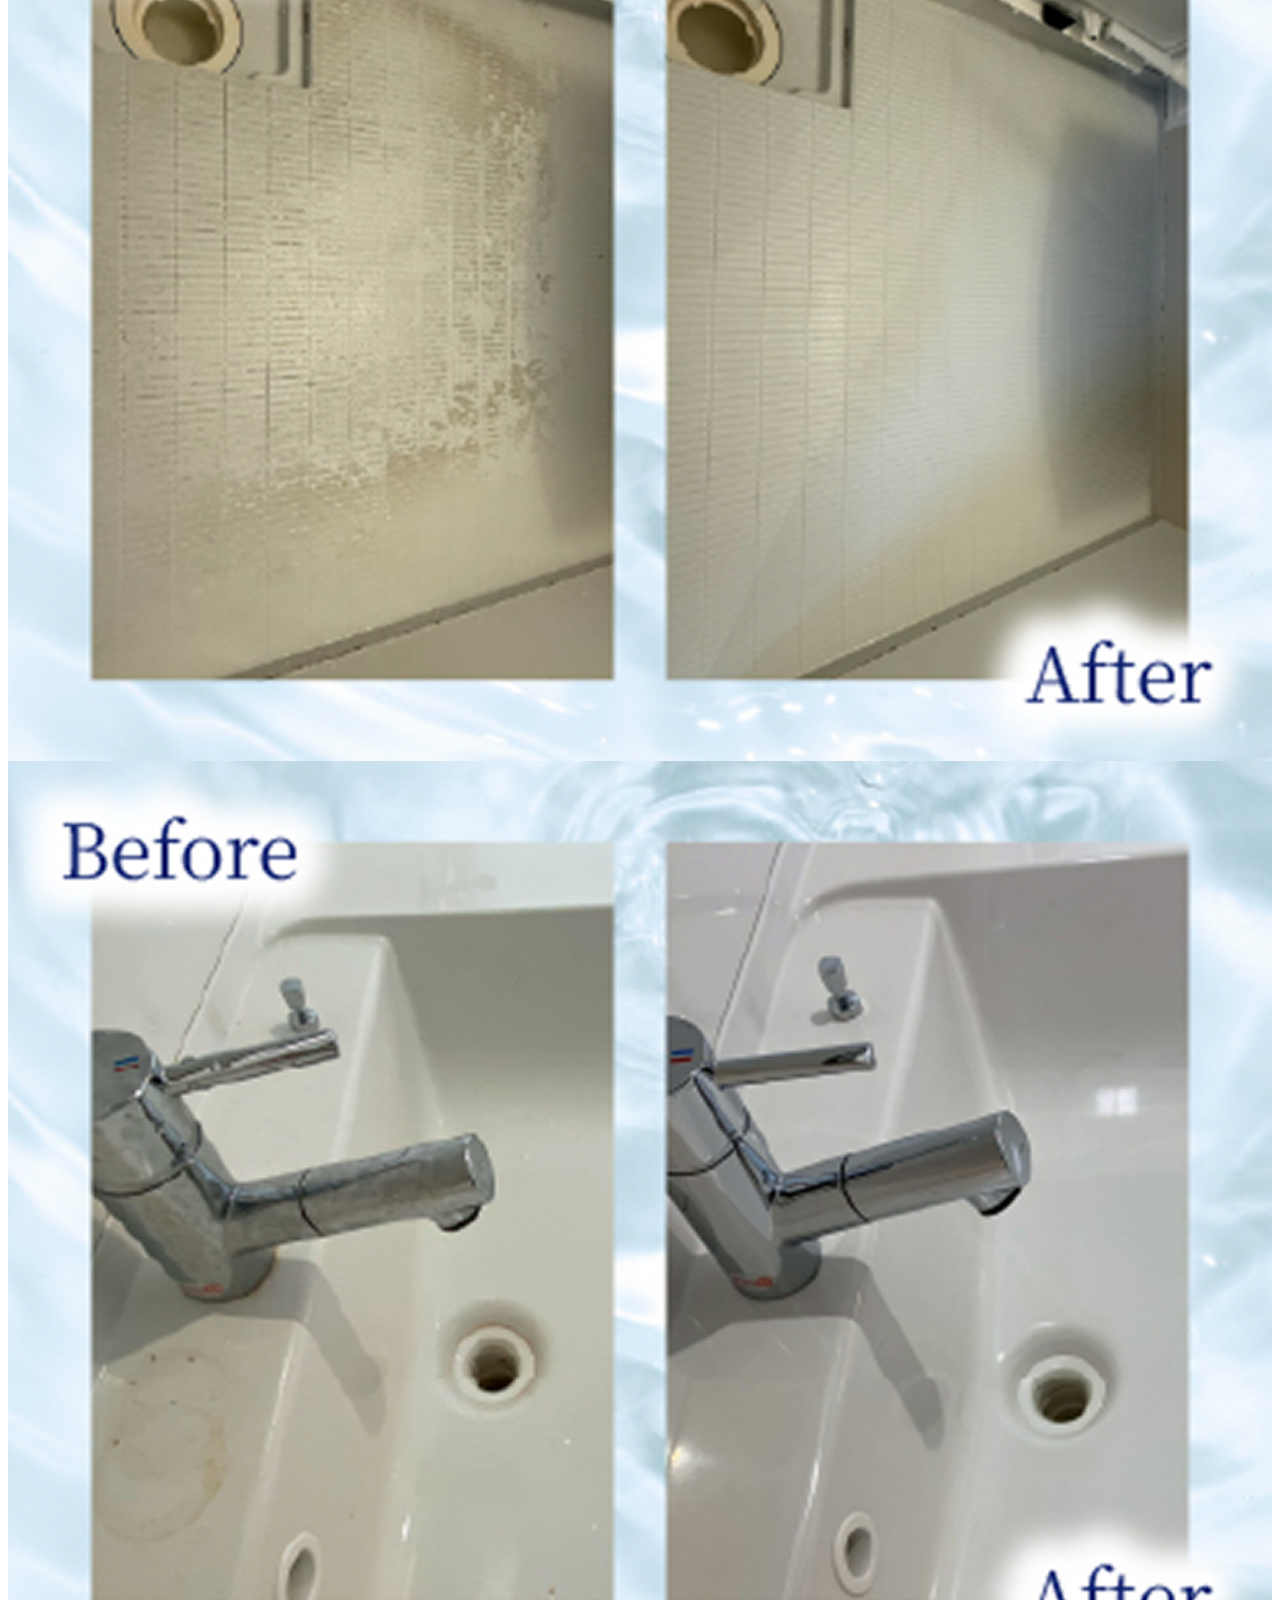
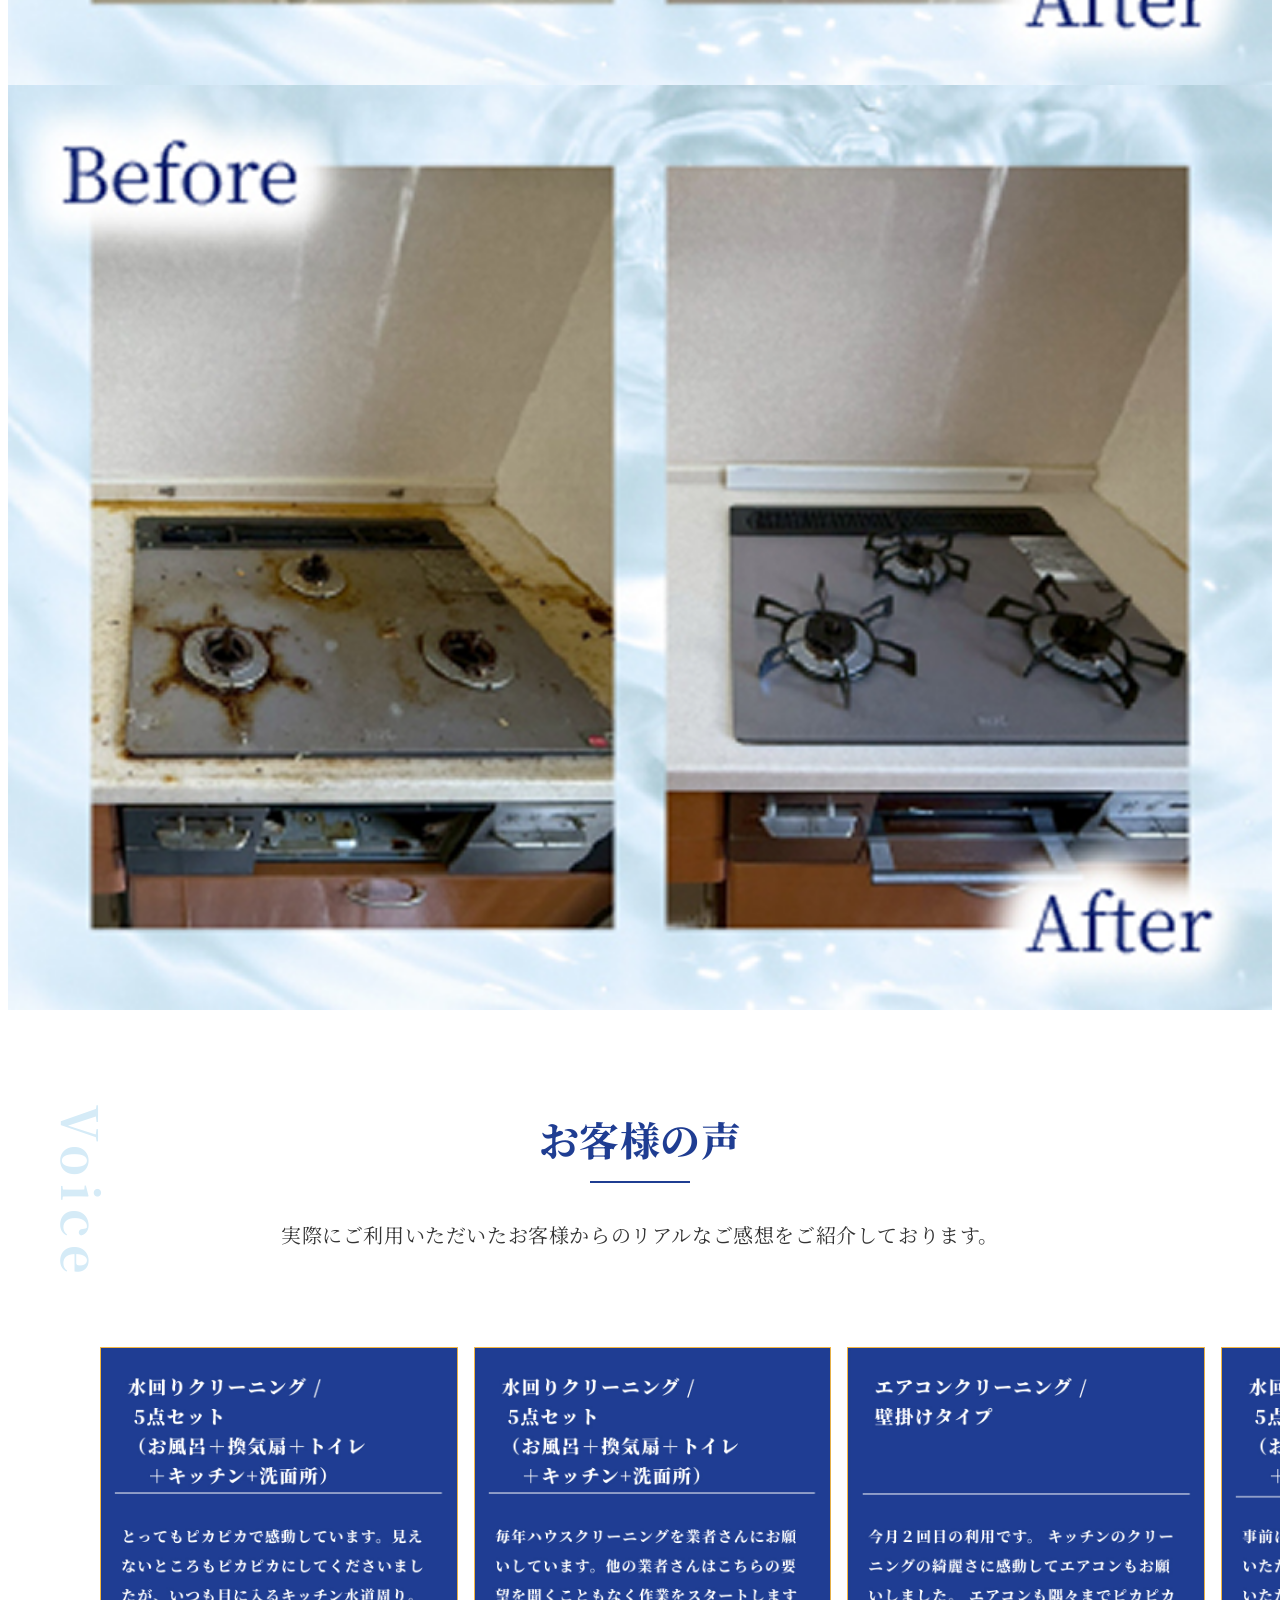
==== commit 9de60021: "修正-2" ====
--- a/index.html
+++ b/index.html
@@ -147,7 +147,7 @@
         <div class="left">
           <h1 class="logo"><img src="img/logo_1.png" alt="ロゴ" /></h1>
           <p class="text">
-            時間が欲しい。ハウスクリーニングで<br />心のゆとりと快適空間を手に入れませんか？
+            時間が欲しい。<br class="sp-br">ハウスクリーニングで<br />心のゆとりと快適空間を<br class="sp-br">手に入れませんか？
           </p>
           <ul class="list">
             <li class="item">エアコン</li>
@@ -165,7 +165,7 @@
         <div class="wrapper">
           <h2>高齢者の方へ安全なサービスを誠実に届けたい</h2>
           Q&Cnextは、さいたま市を中心に、ハウスクリーニングと生活サポートを行っています。<br />
-          生活環境に蓄積された汚れは『呼吸器系の病気/アレルギー症状悪化/害虫の発生』など<br />
+          生活環境に蓄積された汚れは<br class="sp-br">『呼吸器系の病気/アレルギー症状悪化/害虫の発生』など<br />
           健康被害や様々なリスクの原因となります。<br />
           私たちは、明瞭会計・営業活動一切禁止を念頭に清潔で安心して過ごせる環境づくりをサポートします。<br />
           また、高齢者の方々が少しでも安心してご利用頂けるために、介護関連の資格取得にも積極的に取り組んでおります。
@@ -255,7 +255,7 @@
 
           <div class="aircon">
             <h2 class="section-title gradation-text">
-              エアコンクリーニングの必要性
+              エアコンクリーニングの<br class="sp-br">必要性
             </h2>
             <p class="lead">
               エアコンの内部には<span class="blue">『カビ/細菌/ハウスダスト』</span>が存在し、あらゆるウイルスが住みやすい環境となっています。<br />
@@ -265,7 +265,7 @@
               <li class="item">
                 <h3 class="title">リビングのエアコン</h3>
                 <p class="text">
-                  お子さんが食べるテーブルの上に<br />並べられた食事、本当に安心ですか？
+                  お子さんが食べるテーブルの上に<br class="pc-br"/>並べられた食事、本当に安心ですか？
                 </p>
               </li>
               <li class="item">
@@ -306,13 +306,13 @@
             </div>
 
             <div class="merit">
-              <p class="merit_text">ハウスクリーニングを行うことで</p>
+              <p class="merit_text">ハウスクリーニングを<br class="sp-br">行うことで</p>
               <div class="container">
                 <ul class="merit_list">
-                  <li class="item"><span>01.</span>肺炎・ガンなどの病気リスク回避。</li>
+                  <li class="item"><span>01.</span>肺炎・ガンなどの<br class="sp-br">病気リスク回避。</li>
                   <li class="item"><span>02.</span>アレルギーの改善。</li>
                   <li class="item"><span>03.</span>電気代の節約や機能向上。</li>
-                  <li class="item"><span>04.</span>常にキレイな空間で金運もアップ</li>
+                  <li class="item"><span>04.</span>常にキレイな空間で<br class="sp-br">金運もアップ</li>
                   <li class="item"><span>05.</span>家族の笑顔が増えます。</li>
                 </ul>
                 <p class="merit_text">上記の恩恵が受けられます。</p>
@@ -328,7 +328,7 @@
         <span class="side-text">Service</span>
         <div class="wrapper">
           <h2 class="section-title-2 border">サービス一覧</h2>
-          <p class="service__text">ご希望に合わせて、わかりやすくご案内します</p>
+          <p class="service__text">ご希望に合わせて、<br class="sp-br">わかりやすくご案内します</p>
           <ul class="service__list">
             <li class="item"><img src="img/service_1.png" alt="サービス内容画像"></li>
             <li class="item"><img src="img/service_2.png" alt="サービス内容画像"></li>
@@ -345,7 +345,7 @@
         <span class="side-text">Works</span>
         <div class="wrapper">
           <h2 class="section-title border">施工事例</h2>
-          <p class="works_text">実際の施工事例を通して、ビフォー・アフターの変化や丁寧な仕上がりをご確認いただけます。</p>
+          <p class="works_text">実際の施工事例を通して、<br class="sp-br">ビフォー・アフターの変化や丁寧な仕上がりをご確認いただけます。</p>
         </div>
         <ul class="slide-items">
           <li class="slide-set"><img src="img/before_after_1.png" alt="ビフォーアフター"></li>
@@ -383,7 +383,7 @@
             <h2 class="box-title gradation-text">注意事項</h2>
             <p class="text-lg">電気/水道/ガスをお借り致します。</p>
             <p class="text-sm">
-              ※10年以上経過している場合には部品の製造が終了しているなどの観点から修理を行えない場合がございます。<br>
+              ※10年以上経過している場合には部品の製造が終了しているなどの観点から修理を行えない場合がございます。<br class="pc-br">
               その際の補償上限はクリーニング代の返金となります。
             </p>
           </div>
--- a/css/style.css
+++ b/css/style.css
@@ -70,6 +70,11 @@
   /* Safari only: 対象のクラスやタグを細くする */
   -webkit-font-smoothing: antialiased;
 }
+@media (max-width: 430px) {
+  body {
+    font-size: 1.8rem;
+  }
+}
 
 a {
   display: inline-block;
@@ -99,7 +104,7 @@
 }
 @media (max-width: 430px) {
   .section-title {
-    font-size: 2.8rem;
+    font-size: 2.4rem;
   }
 }
 
@@ -124,6 +129,11 @@
   font-weight: 700;
   position: relative;
   margin-bottom: 45px;
+}
+@media (max-width: 430px) {
+  .box-title {
+    font-size: 2.4rem;
+  }
 }
 .box-title::before {
   width: 100px;
@@ -212,7 +222,7 @@
 }
 @media (max-width: 430px) {
   .side-text {
-    font-size: 4rem;
+    display: none;
   }
 }
 
@@ -234,6 +244,24 @@
 #works .slide-items .slide-set img {
   width: 100%;
   display: block;
+}
+
+.pc-br {
+  display: inline;
+}
+@media (max-width: 900px) {
+  .pc-br {
+    display: none;
+  }
+}
+
+.sp-br {
+  display: none;
+}
+@media (max-width: 900px) {
+  .sp-br {
+    display: inline;
+  }
 }
 
 .header {
@@ -571,7 +599,7 @@
 }
 @media (max-width: 430px) {
   #top .concept h2 {
-    font-size: 3.2rem;
+    font-size: 2.4rem;
   }
 }
 #top .menu .wrapper .list {
@@ -644,9 +672,19 @@
   padding: 4px;
   margin-bottom: 45px;
 }
+@media (max-width: 430px) {
+  #top .necessity .wrapper .aircon .location-list .item .title {
+    font-size: 2.4rem;
+  }
+}
 #top .necessity .wrapper .aircon .location-list .item .text {
   font-size: 2.4rem;
   font-weight: 800;
+}
+@media (max-width: 430px) {
+  #top .necessity .wrapper .aircon .location-list .item .text {
+    font-size: 2.2rem;
+  }
 }
 #top .necessity .wrapper .aircon .flex {
   display: flex;
@@ -761,7 +799,7 @@
 }
 @media (max-width: 430px) {
   #top .necessity .wrapper .house .stage_title {
-    font-size: 3.6rem;
+    font-size: 2.4rem;
   }
 }
 #top .necessity .wrapper .house .stage_title::before {
@@ -782,7 +820,8 @@
 }
 @media (max-width: 430px) {
   #top .necessity .wrapper .house .stage_title::before {
-    width: 200px;
+    width: 150px;
+    height: 15px;
   }
 }
 #top .necessity .wrapper .house .stage_img {
@@ -799,7 +838,7 @@
 }
 @media (max-width: 430px) {
   #top .necessity .wrapper .house .merit_text {
-    font-size: 3.2rem;
+    font-size: 2.4rem;
   }
 }
 #top .necessity .wrapper .house .merit_list {
@@ -822,7 +861,7 @@
 }
 @media (max-width: 430px) {
   #top .necessity .wrapper .house .merit_list .item {
-    font-size: 2.2rem;
+    font-size: 1.8rem;
   }
 }
 #top .necessity .wrapper .house .merit_list .item span {
@@ -849,6 +888,11 @@
 #top .service__text {
   font-size: 2.4rem;
   margin-bottom: 95px;
+}
+@media (max-width: 430px) {
+  #top .service__text {
+    font-size: 1.8rem;
+  }
 }
 #top .service__list {
   display: grid;
@@ -917,7 +961,7 @@
 }
 @media (max-width: 430px) {
   #top .policy__policy .list {
-    font-size: 2.2rem;
+    font-size: 1.8rem;
   }
 }
 #top .company {
@@ -979,9 +1023,19 @@
   font-weight: 800;
   margin-top: 24px;
 }
+@media (max-width: 430px) {
+  #top .company .wrapper .flex .left .name {
+    font-size: 2.4rem;
+  }
+}
 #top .company .wrapper .flex .left .name span {
   font-size: 2.4rem;
   margin-right: 16px;
+}
+@media (max-width: 430px) {
+  #top .company .wrapper .flex .left .name span {
+    font-size: 1.8rem;
+  }
 }
 #top .company .wrapper .flex .right {
   width: 60%;
@@ -1065,6 +1119,11 @@
   font-weight: 800;
   margin-bottom: 45px;
 }
+@media (max-width: 430px) {
+  .service-page .concept__title {
+    font-size: 2rem;
+  }
+}
 .service-page .concept__text {
   font-size: 2rem;
 }
@@ -1094,7 +1153,7 @@
 }
 @media (max-width: 430px) {
   .service-page .water__list .item .label {
-    font-size: 2.8rem;
+    font-size: 2.4rem;
   }
 }
 .service-page .water__list .item .flex {
@@ -1133,7 +1192,7 @@
 @media (max-width: 430px) {
   .service-page .water__list .item .flex .info .set,
   .service-page .water__list .item .flex .info .time {
-    font-size: 2.8rem;
+    font-size: 2.4rem;
   }
 }
 .service-page .water__list .item .flex .info .price {
@@ -1221,7 +1280,7 @@
 }
 @media (max-width: 430px) {
   .service-page .aircon__list .item .label {
-    font-size: 2.8rem;
+    font-size: 2.4rem;
   }
 }
 .service-page .aircon__list .item .flex {
@@ -1260,7 +1319,7 @@
 @media (max-width: 430px) {
   .service-page .aircon__list .item .flex .info .set,
   .service-page .aircon__list .item .flex .info .time {
-    font-size: 2.8rem;
+    font-size: 2.4rem;
   }
 }
 .service-page .aircon__list .item .flex .info .price {
@@ -1364,7 +1423,7 @@
 }
 @media (max-width: 430px) {
   .service-page .option__list .flex .info .time {
-    font-size: 2.8rem;
+    font-size: 2.4rem;
   }
 }
 .service-page .option__list .flex .info .title,
@@ -1375,7 +1434,7 @@
 @media (max-width: 430px) {
   .service-page .option__list .flex .info .title,
   .service-page .option__list .flex .info .price {
-    font-size: 3.2rem;
+    font-size: 2.4rem;
   }
 }
 
@@ -1445,6 +1504,11 @@
   font-size: 2.4rem;
   margin-bottom: 45px;
 }
+@media (max-width: 430px) {
+  #company-page .greeting .wrapper .lead {
+    font-size: 1.8rem;
+  }
+}
 #company-page .greeting .wrapper .flex {
   display: flex;
   align-items: center;
@@ -1487,6 +1551,11 @@
   font-size: 2.2rem;
   font-weight: 800;
   text-align: left;
+}
+@media (max-width: 900px) {
+  #company-page .greeting .wrapper .flex .left .career .list {
+    font-size: 1.8rem;
+  }
 }
 #company-page .greeting .wrapper .flex .left .career .list .item {
   margin-left: 24px;
@@ -1531,6 +1600,9 @@
   width: 70%;
 }
 
+.sp {
+  display: none;
+}
 .fixed-tel {
   position: fixed;
   right: 0;
